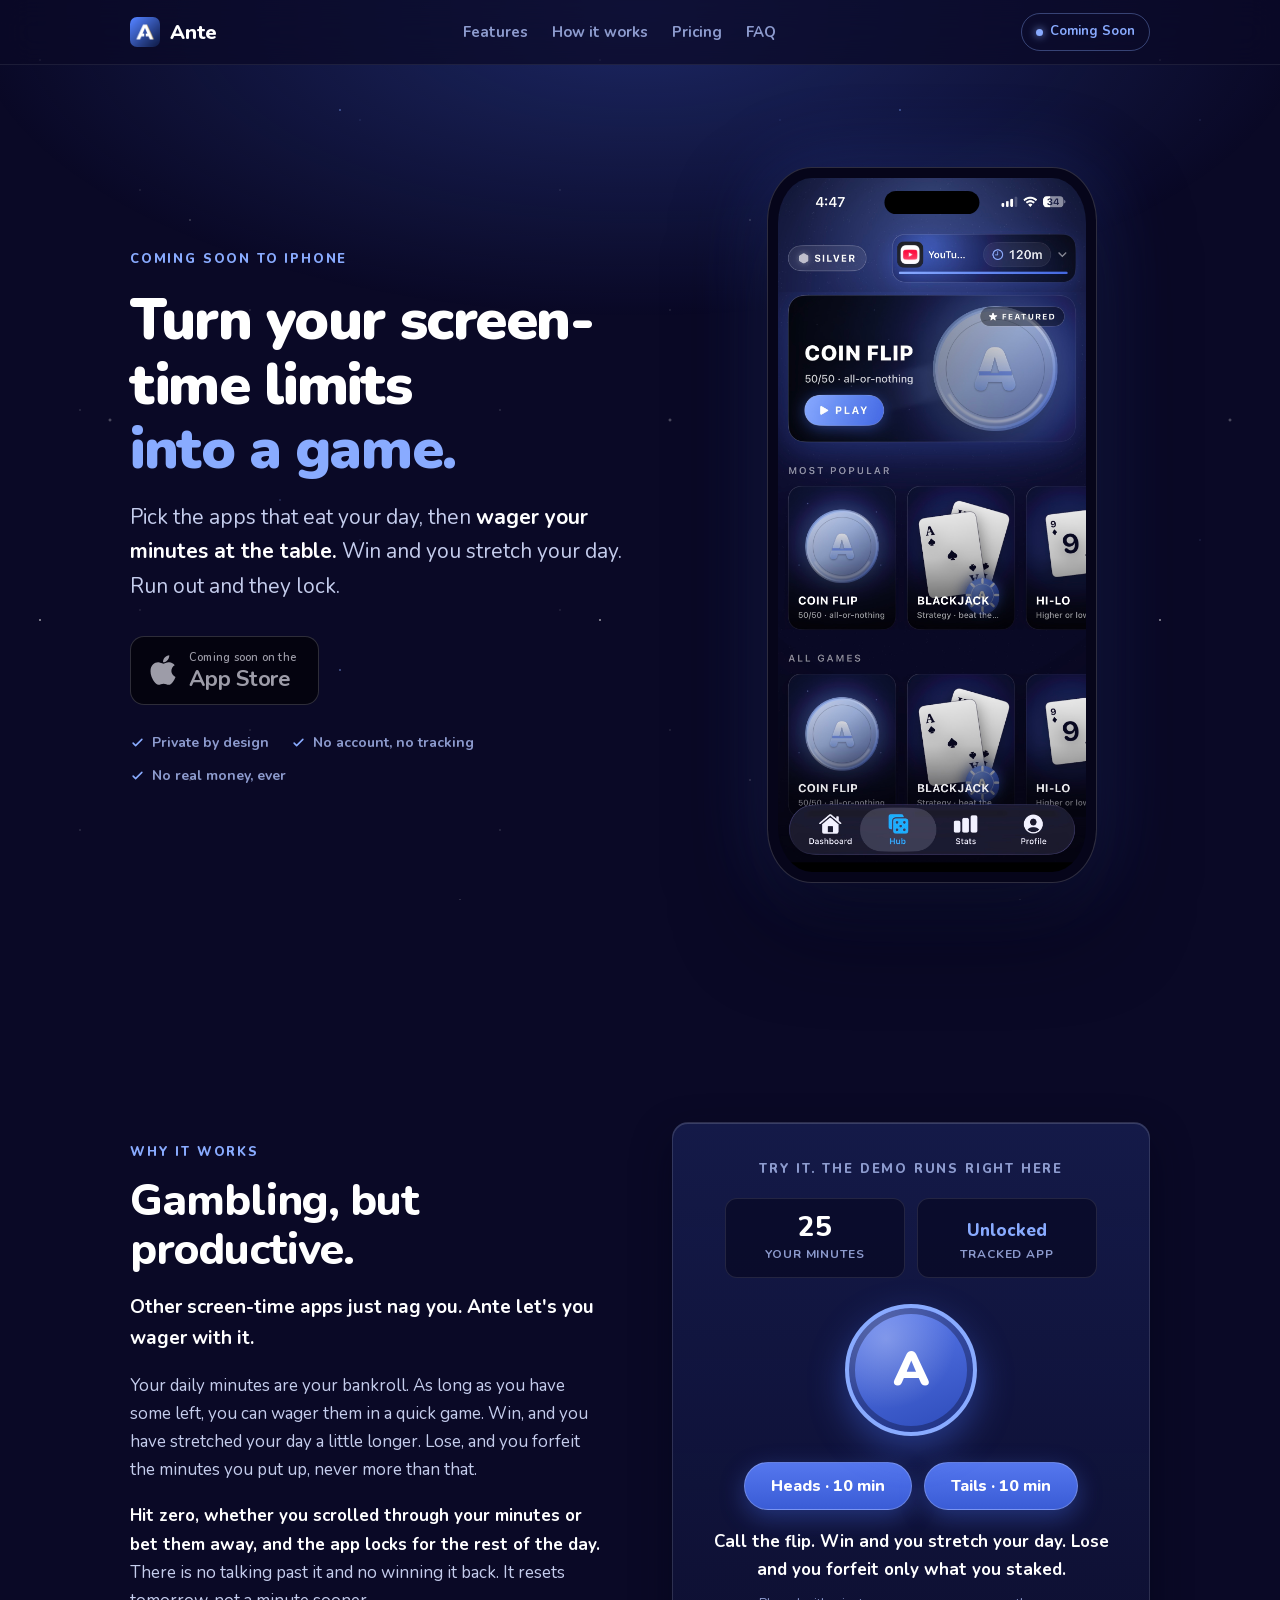
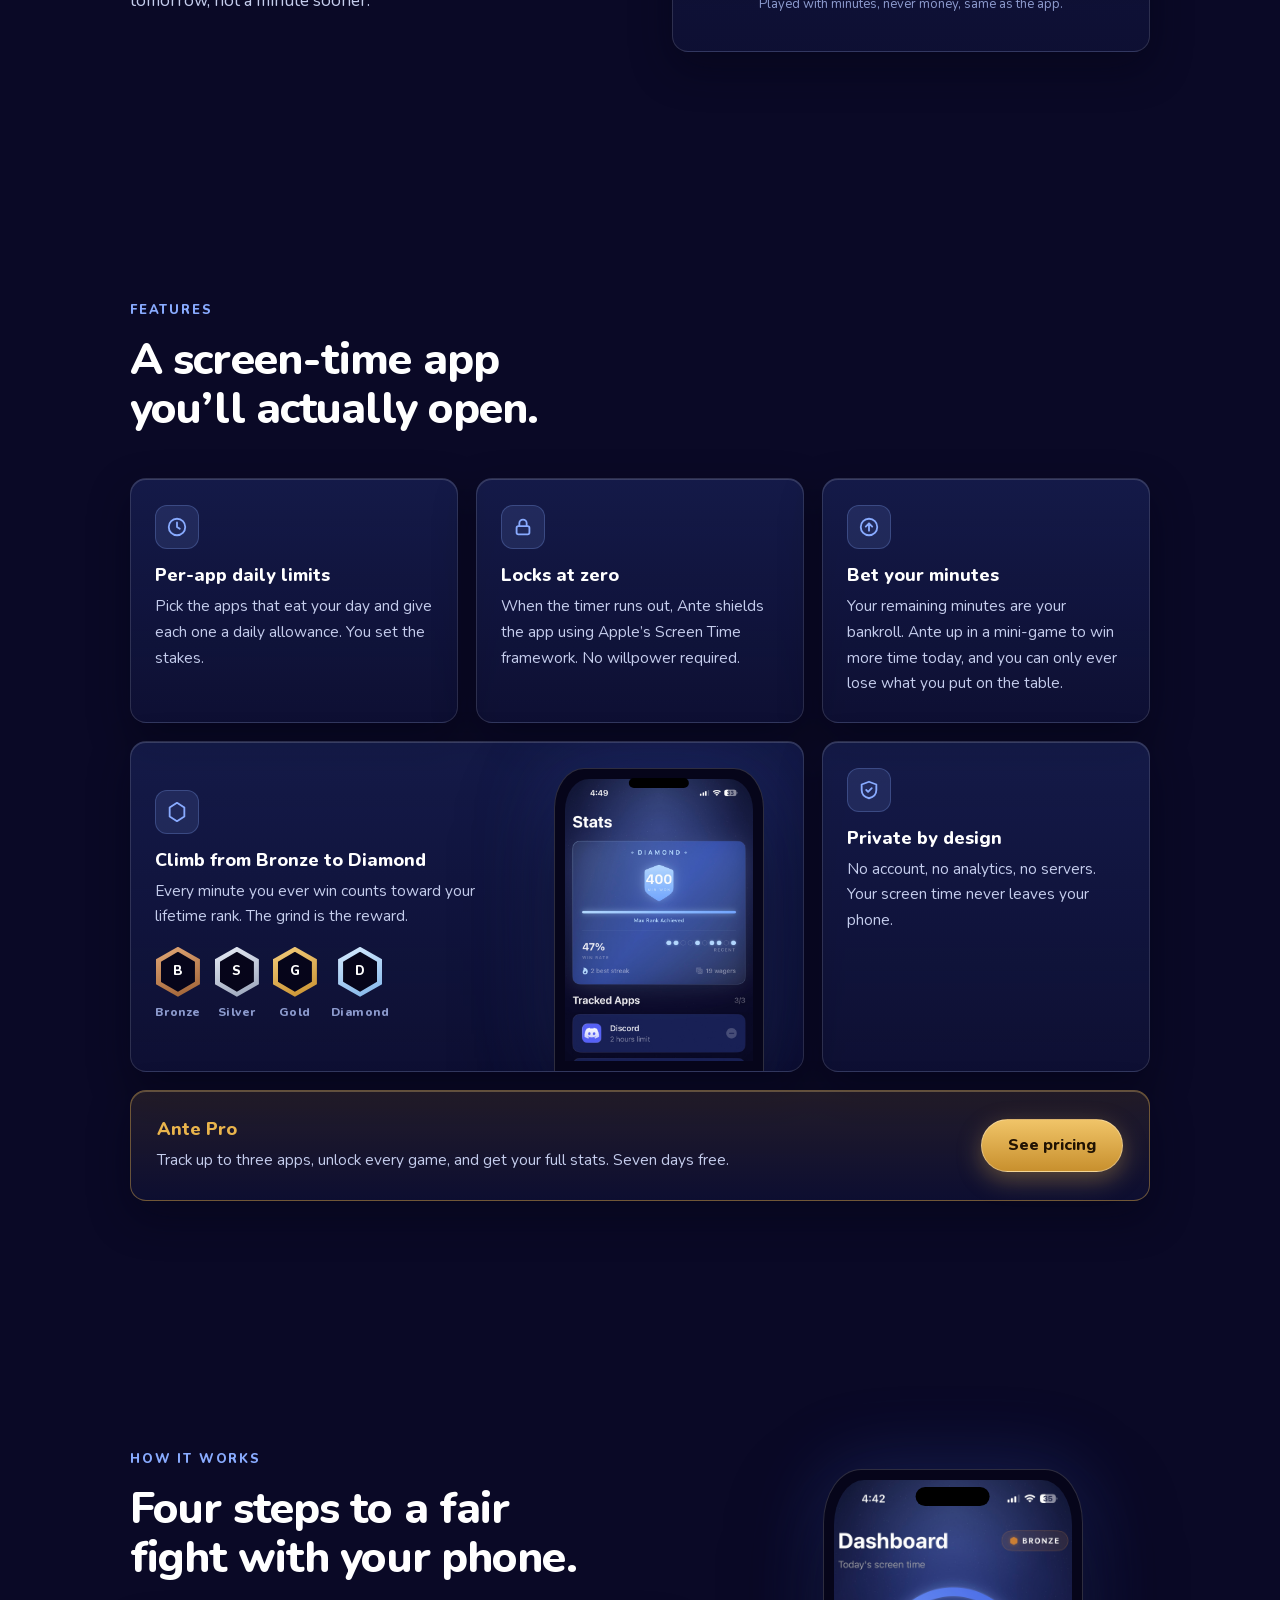
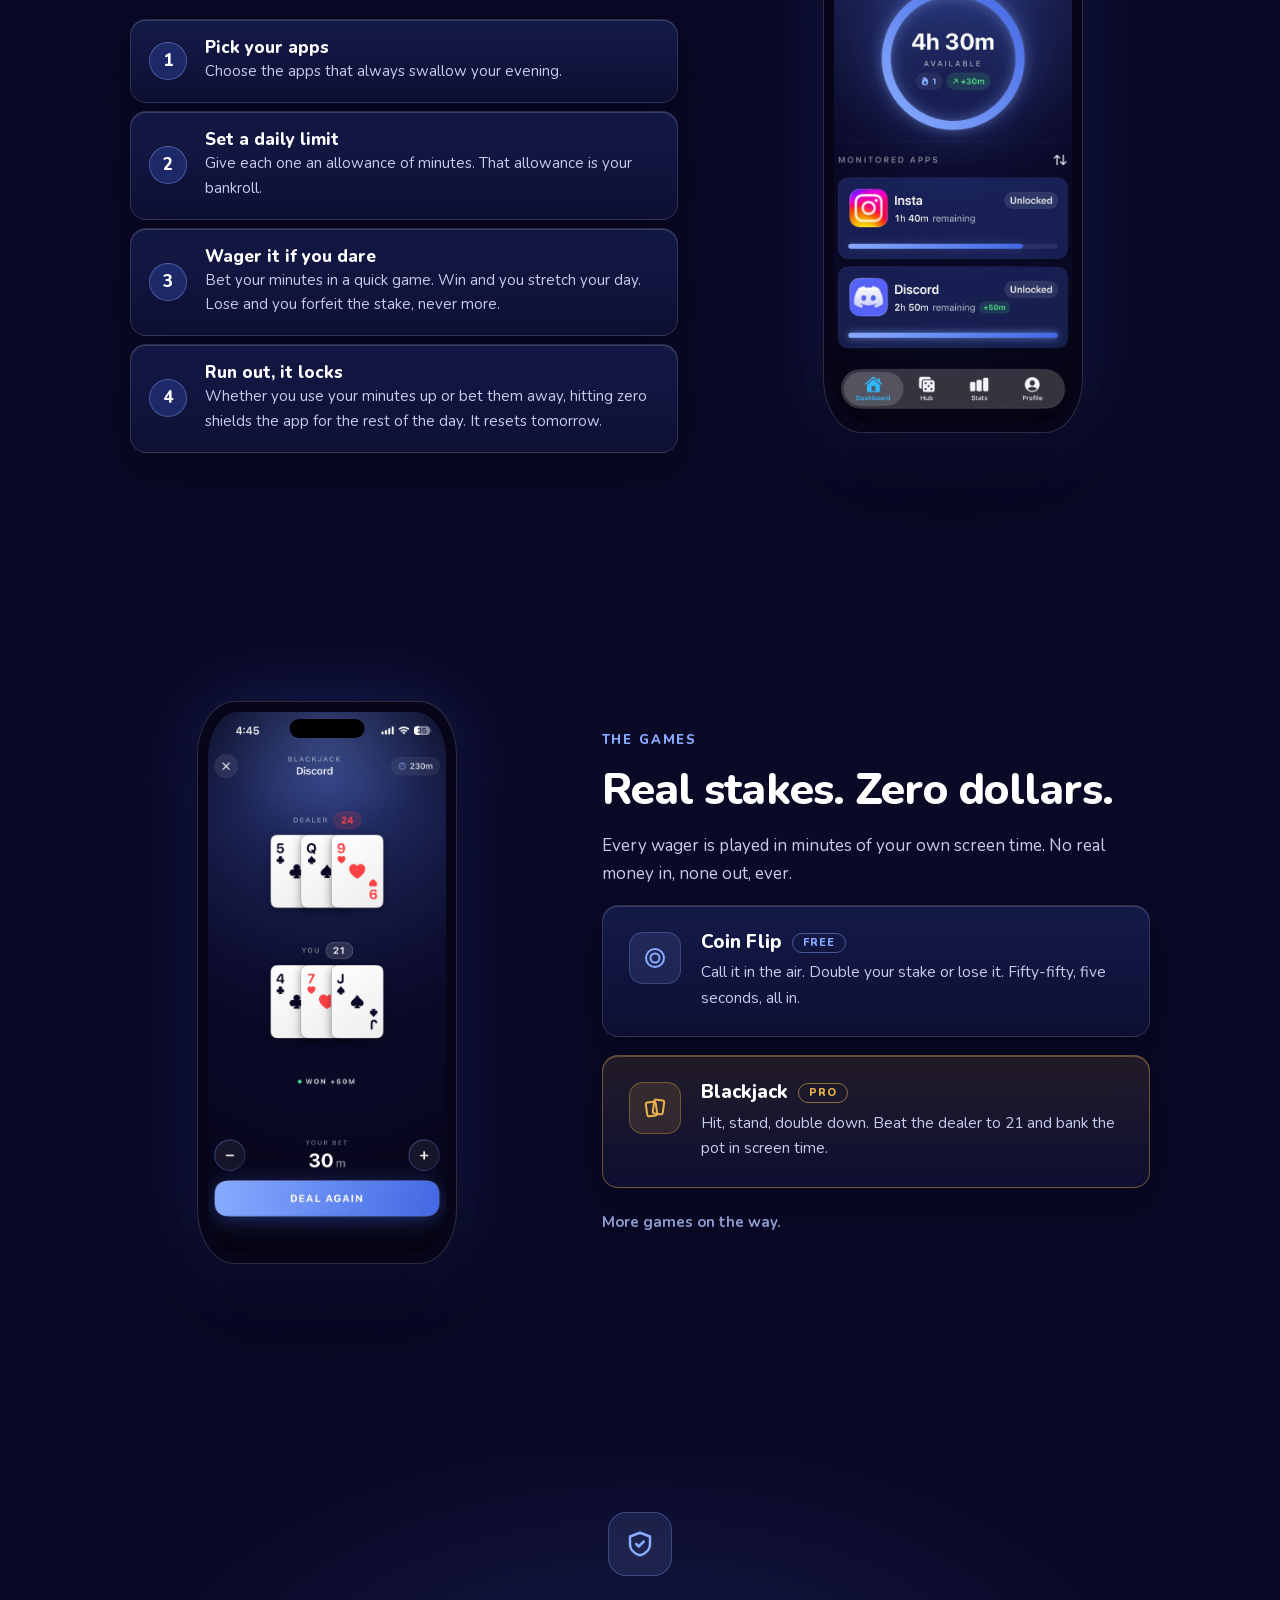
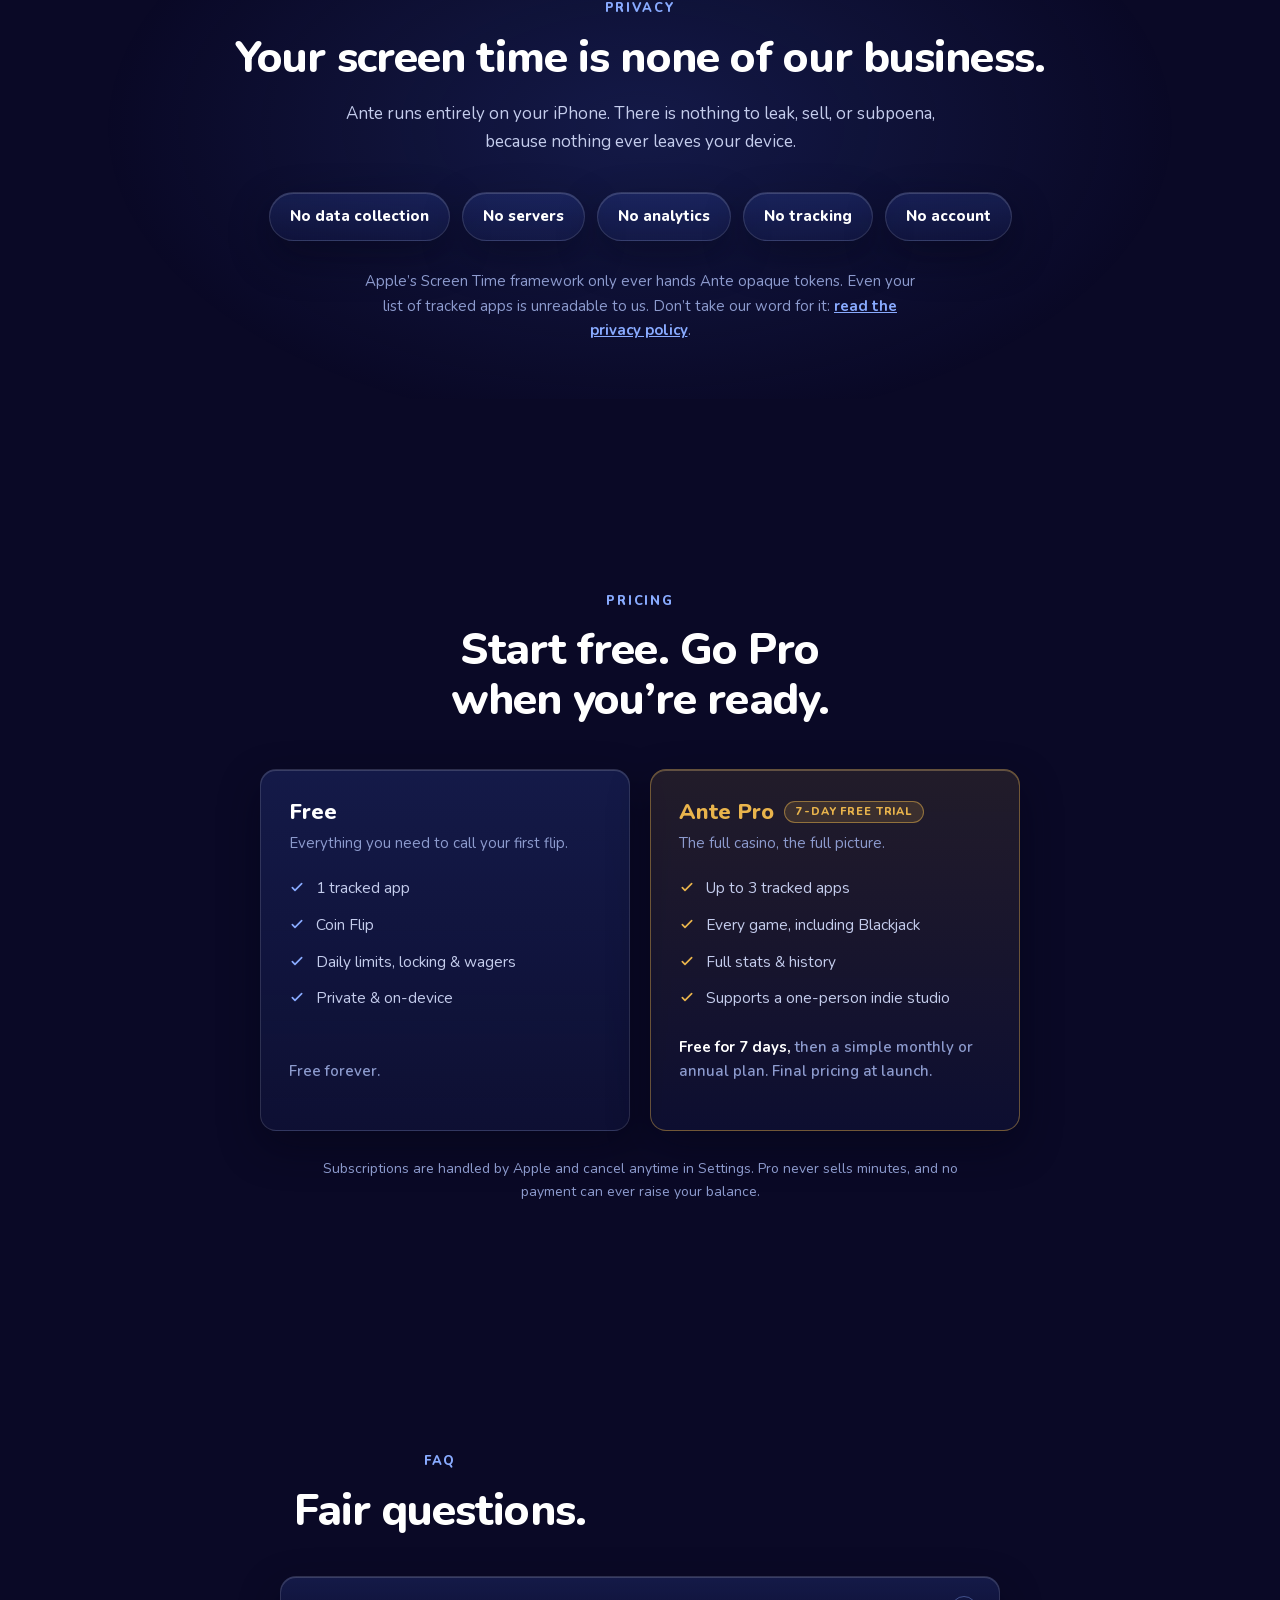
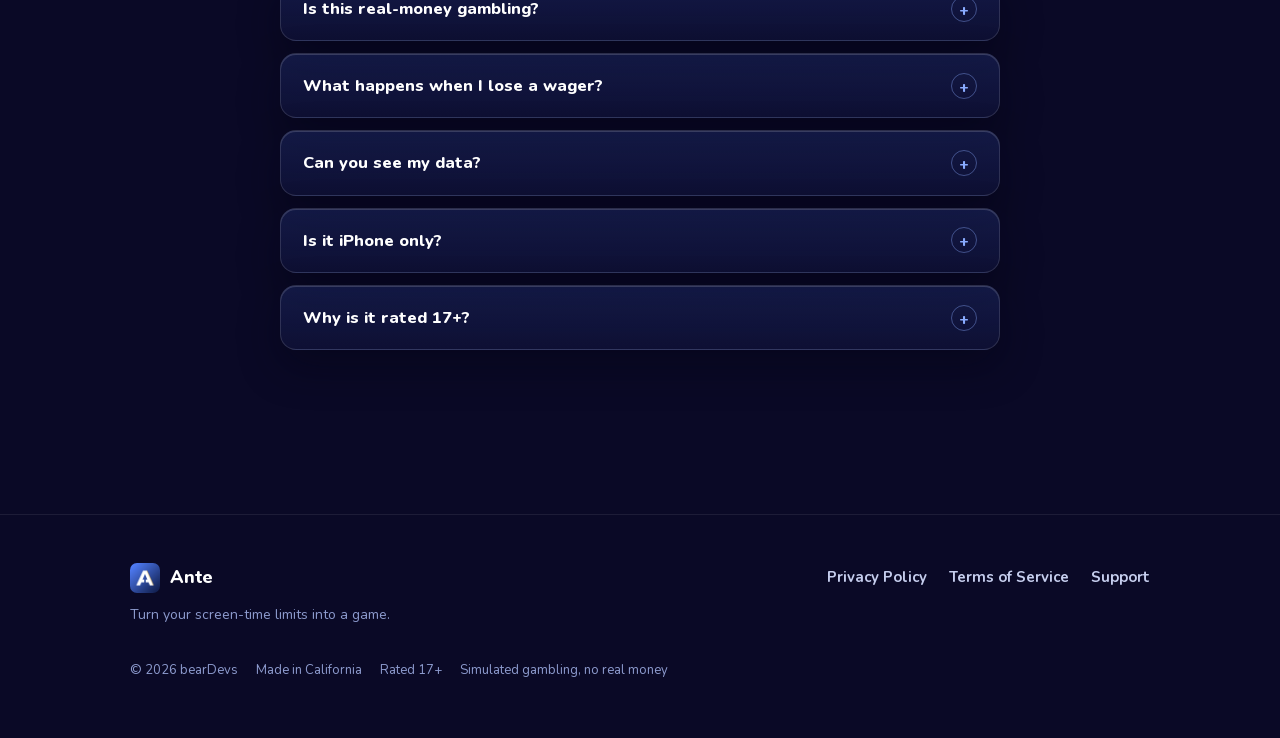
==== index.html @ 0575121c "Use trailing-slash canonicals and internal links GitHub Pages 301-redirects /privacy and /terms to t" ====
<!DOCTYPE html>
<html lang="en">
<head>
<meta charset="utf-8">
<meta name="viewport" content="width=device-width, initial-scale=1">
<title>Ante: Turn your screen-time limits into a game</title>
<meta name="description" content="Set a daily limit on the apps you overuse, then wager those minutes in quick games. Win and you get more time today, lose and the app locks sooner. Private, on-device, coming soon to iPhone.">
<link rel="canonical" href="https://anteapp.me/">
<meta name="theme-color" content="#0A0926">
<meta property="og:type" content="website">
<meta property="og:site_name" content="Ante">
<meta property="og:title" content="Ante: Turn your screen-time limits into a game">
<meta property="og:description" content="Set a daily limit, then wager your minutes at the table. Win and the day is yours a little longer. Run out and the app locks. Private, on-device, coming soon to iPhone.">
<meta property="og:url" content="https://anteapp.me/">
<meta property="og:image" content="https://anteapp.me/assets/og.png">
<meta name="twitter:card" content="summary_large_image">
<link rel="icon" type="image/png" sizes="64x64" href="/assets/favicon-64.png">
<link rel="apple-touch-icon" href="/assets/apple-touch-icon.png">
<link rel="preload" href="/assets/fonts/nunito-latin-var.woff2" as="font" type="font/woff2" crossorigin>
<link rel="stylesheet" href="/assets/site.css">
</head>
<body>
<a class="skip-link" href="#main">Skip to content</a>
<div class="stars" aria-hidden="true"></div>

<header class="nav">
  <div class="wrap nav-inner">
    <a class="brand" href="/">
      <img src="/assets/favicon-64.png" alt="" width="30" height="30">
      Ante
    </a>
    <nav class="nav-links" aria-label="Page sections">
      <a href="#features">Features</a>
      <a href="#how">How it works</a>
      <a href="#pricing">Pricing</a>
      <a href="#faq">FAQ</a>
    </nav>
    <span class="chip"><span class="dot" aria-hidden="true"></span>Coming Soon</span>
  </div>
</header>

<main id="main">

  <!-- ============ HERO ============ -->
  <section class="hero">
    <div class="wrap hero-grid">
      <div>
        <span class="eyebrow">Coming soon to iPhone</span>
        <h1>Turn your screen-time limits <span class="accent">into a game.</span></h1>
        <p class="sub">Pick the apps that eat your day, then <strong>wager your minutes at the table.</strong> Win and you stretch your day. Run out and they lock.</p>
        <div class="cta-row">
          <!-- LAUNCH SWAP ▸ When Ante is live on the App Store, delete the <span
               class="store-badge"> block below and uncomment this link, filling
               in the real App Store URL. Nothing else needs to change.
          <a class="store-badge" style="opacity:1;filter:none" href="https://apps.apple.com/app/idXXXXXXXXXX">
            <svg class="apple" viewBox="0 0 384 512" fill="currentColor" aria-hidden="true"><path d="M318.7 268.7c-.2-36.7 16.4-64.4 50-84.8-18.8-26.9-47.2-41.7-84.7-44.6-35.5-2.8-74.3 20.7-88.5 20.7-15 0-49.4-19.7-76.4-19.7C63.3 141.2 4 184.8 4 273.5q0 39.3 14.4 81.2c12.8 36.7 59 126.7 107.2 125.2 25.2-.6 43-17.9 75.8-17.9 31.8 0 48.3 17.9 76.4 17.9 48.6-.7 90.4-82.5 102.6-119.3-65.2-30.7-61.7-90-61.7-91.9zm-56.6-164.2c27.3-32.4 24.8-61.9 24-72.5-24.1 1.4-52 16.4-67.9 34.9-17.5 19.8-27.8 44.3-25.6 71.9 26.1 2 49.9-11.4 69.5-34.3z"/></svg>
            <span><span class="small">Download on the</span><span class="big">App Store</span></span>
          </a>
          -->
          <span class="store-badge" role="img" aria-label="Coming soon on the App Store">
            <!-- Apple glyph: Font Awesome Free (CC BY 4.0) -->
            <svg class="apple" viewBox="0 0 384 512" fill="currentColor" aria-hidden="true"><path d="M318.7 268.7c-.2-36.7 16.4-64.4 50-84.8-18.8-26.9-47.2-41.7-84.7-44.6-35.5-2.8-74.3 20.7-88.5 20.7-15 0-49.4-19.7-76.4-19.7C63.3 141.2 4 184.8 4 273.5q0 39.3 14.4 81.2c12.8 36.7 59 126.7 107.2 125.2 25.2-.6 43-17.9 75.8-17.9 31.8 0 48.3 17.9 76.4 17.9 48.6-.7 90.4-82.5 102.6-119.3-65.2-30.7-61.7-90-61.7-91.9zm-56.6-164.2c27.3-32.4 24.8-61.9 24-72.5-24.1 1.4-52 16.4-67.9 34.9-17.5 19.8-27.8 44.3-25.6 71.9 26.1 2 49.9-11.4 69.5-34.3z"/></svg>
            <span><span class="small">Coming soon on the</span><span class="big">App Store</span></span>
          </span>
        </div>
        <ul class="trust-row">
          <li><svg viewBox="0 0 24 24" width="15" height="15" fill="none" stroke="currentColor" stroke-width="2.5" stroke-linecap="round" stroke-linejoin="round" aria-hidden="true"><path d="M5 13l4 4 10-10"/></svg>Private by design</li>
          <li><svg viewBox="0 0 24 24" width="15" height="15" fill="none" stroke="currentColor" stroke-width="2.5" stroke-linecap="round" stroke-linejoin="round" aria-hidden="true"><path d="M5 13l4 4 10-10"/></svg>No account, no tracking</li>
          <li><svg viewBox="0 0 24 24" width="15" height="15" fill="none" stroke="currentColor" stroke-width="2.5" stroke-linecap="round" stroke-linejoin="round" aria-hidden="true"><path d="M5 13l4 4 10-10"/></svg>No real money, ever</li>
        </ul>
      </div>
      <div class="hero-device device">
        <img src="/assets/screens/hub.jpeg" alt="Ante's Hub screen: a wallet of remaining minutes, the day's tracked apps, and the tables where you wager time" width="1179" height="2556" fetchpriority="high">
      </div>
    </div>
  </section>

  <!-- ============ HOOK + DEMO ============ -->
  <section class="section">
    <div class="wrap hook-grid">
      <div class="hook-copy reveal">
        <span class="eyebrow">Why it works</span>
        <h2>Gambling, but productive.</h2>
        <p class="kicker">Other screen-time apps just nag you. Ante let's you wager with it.</p>
        <p>Your daily minutes are your bankroll. As long as you have some left, you can wager them in a quick game. Win, and you have stretched your day a little longer. Lose, and you forfeit the minutes you put up, never more than that.</p>
        <p><strong style="color:var(--ink)">Hit zero, whether you scrolled through your minutes or bet them away, and the app locks for the rest of the day.</strong> There is no talking past it and no winning it back. It resets tomorrow, not a minute sooner.</p>
      </div>
      <div class="table-demo card reveal" style="--d:1">
        <p class="demo-label">Try it. The demo runs right here</p>
        <div class="demo-status">
          <div class="stat-box">
            <div class="num" id="demo-balance">25</div>
            <div class="lbl">Your minutes</div>
          </div>
          <div class="stat-box">
            <div class="num">
              <span class="locked-flag">
                <span id="demo-lock-text">Unlocked</span>
              </span>
            </div>
            <div class="lbl">Tracked app</div>
          </div>
        </div>
        <div class="coin-stage">
          <div class="coin" id="demo-coin" aria-hidden="true">
            <div class="face face-h">A</div>
            <div class="face face-t">
              <svg viewBox="0 0 24 24" fill="none" stroke="currentColor" stroke-width="2" stroke-linecap="round" stroke-linejoin="round"><rect x="5" y="11" width="14" height="9" rx="2"/><path d="M8 11V8a4 4 0 0 1 8 0v3"/></svg>
            </div>
          </div>
        </div>
        <div class="demo-actions">
          <button class="btn" type="button" id="demo-heads">Heads · <span class="wager-amt">10</span> min</button>
          <button class="btn" type="button" id="demo-tails">Tails · <span class="wager-amt">10</span> min</button>
          <button class="btn btn--ghost" type="button" id="demo-reset" hidden>Reset demo</button>
        </div>
        <p class="demo-result" id="demo-result" aria-live="polite">Call the flip. Win and you stretch your day. Lose and you forfeit only what you staked.</p>
        <p class="demo-fineprint">Played with minutes, never money, same as the app.</p>
      </div>
    </div>
  </section>

  <!-- ============ FEATURES ============ -->
  <section class="section" id="features">
    <div class="wrap">
      <div class="section-intro reveal">
        <span class="eyebrow">Features</span>
        <h2>A screen-time app you’ll actually open.</h2>
      </div>
      <div class="features-grid">
        <div class="feature card reveal">
          <div class="icon" aria-hidden="true"><svg viewBox="0 0 24 24" width="22" height="22" fill="none" stroke="currentColor" stroke-width="2" stroke-linecap="round" stroke-linejoin="round"><circle cx="12" cy="12" r="9"/><path d="M12 7v5l3 2"/></svg></div>
          <h3>Per-app daily limits</h3>
          <p>Pick the apps that eat your day and give each one a daily allowance. You set the stakes.</p>
        </div>
        <div class="feature card reveal" style="--d:1">
          <div class="icon" aria-hidden="true"><svg viewBox="0 0 24 24" width="22" height="22" fill="none" stroke="currentColor" stroke-width="2" stroke-linecap="round" stroke-linejoin="round"><rect x="5" y="11" width="14" height="9" rx="2"/><path d="M8 11V8a4 4 0 0 1 8 0v3"/></svg></div>
          <h3>Locks at zero</h3>
          <p>When the timer runs out, Ante shields the app using Apple’s Screen Time framework. No willpower required.</p>
        </div>
        <div class="feature card reveal" style="--d:2">
          <div class="icon" aria-hidden="true"><svg viewBox="0 0 24 24" width="22" height="22" fill="none" stroke="currentColor" stroke-width="2" stroke-linecap="round" stroke-linejoin="round"><circle cx="12" cy="12" r="9"/><path d="M12 16V8m-3.5 3.5L12 8l3.5 3.5"/></svg></div>
          <h3>Bet your minutes</h3>
          <p>Your remaining minutes are your bankroll. Ante up in a mini-game to win more time today, and you can only ever lose what you put on the table.</p>
        </div>
        <div class="feature feature--wide feature--rank card reveal">
          <div class="rank-copy">
            <div class="icon" aria-hidden="true"><svg viewBox="0 0 24 24" width="22" height="22" fill="none" stroke="currentColor" stroke-width="2" stroke-linecap="round" stroke-linejoin="round"><path d="M12 2l8 5v10l-8 5-8-5V7z"/></svg></div>
            <h3>Climb from Bronze to Diamond</h3>
            <p>Every minute you ever win counts toward your lifetime rank. The grind is the reward.</p>
            <div class="rank-row">
              <span class="rank-badge"><span class="hex hex--bronze"><span>B</span></span>Bronze</span>
              <span class="rank-badge"><span class="hex hex--silver"><span>S</span></span>Silver</span>
              <span class="rank-badge"><span class="hex hex--gold"><span>G</span></span>Gold</span>
              <span class="rank-badge"><span class="hex hex--diamond"><span>D</span></span>Diamond</span>
            </div>
          </div>
          <div class="rank-device device">
            <img src="/assets/screens/player-card.jpeg" alt="Ante's player card: rank badge, lifetime minutes won, and win streak" width="1179" height="2556" loading="lazy">
          </div>
        </div>
        <div class="feature card reveal" style="--d:1">
          <div class="icon" aria-hidden="true"><svg viewBox="0 0 24 24" width="22" height="22" fill="none" stroke="currentColor" stroke-width="2" stroke-linecap="round" stroke-linejoin="round"><path d="M12 3l8 3v6c0 4.5-3.4 7.8-8 9-4.6-1.2-8-4.5-8-9V6z"/><path d="M9 12l2 2 4-4"/></svg></div>
          <h3>Private by design</h3>
          <p>No account, no analytics, no servers. Your screen time never leaves your phone.</p>
        </div>
        <div class="feature feature--full feature--pro card card--gold reveal">
          <div class="pro-inner">
            <div>
              <h3>Ante Pro</h3>
              <p>Track up to three apps, unlock every game, and get your full stats. Seven days free.</p>
            </div>
            <a class="btn btn--gold" href="#pricing">See pricing</a>
          </div>
        </div>
      </div>
    </div>
  </section>

  <!-- ============ HOW IT WORKS ============ -->
  <section class="section" id="how">
    <div class="wrap how-grid">
      <div>
        <div class="section-intro reveal">
          <span class="eyebrow">How it works</span>
          <h2>Four steps to a fair fight with your phone.</h2>
        </div>
        <ol class="steps">
          <li class="card reveal"><h3>Pick your apps</h3><p>Choose the apps that always swallow your evening.</p></li>
          <li class="card reveal" style="--d:1"><h3>Set a daily limit</h3><p>Give each one an allowance of minutes. That allowance is your bankroll.</p></li>
          <li class="card reveal" style="--d:2"><h3>Wager it if you dare</h3><p>Bet your minutes in a quick game. Win and you stretch your day. Lose and you forfeit the stake, never more.</p></li>
          <li class="card reveal" style="--d:3"><h3>Run out, it locks</h3><p>Whether you use your minutes up or bet them away, hitting zero shields the app for the rest of the day. It resets tomorrow.</p></li>
        </ol>
      </div>
      <div class="how-device device reveal">
        <img src="/assets/screens/dashboard.jpeg" alt="Ante's dashboard: today's usage per tracked app, time remaining, and limits" width="1179" height="2556" loading="lazy">
      </div>
    </div>
  </section>

  <!-- ============ GAMES ============ -->
  <section class="section" id="games">
    <div class="wrap games-grid">
      <div class="games-device device reveal">
        <img src="/assets/screens/game.jpeg" alt="Ante's Blackjack table: a hand in play with minutes wagered in the pot" width="1179" height="2556" loading="lazy">
      </div>
      <div>
        <div class="section-intro reveal">
          <span class="eyebrow">The games</span>
          <h2>Real stakes. Zero dollars.</h2>
          <p>Every wager is played in minutes of your own screen time. No real money in, none out, ever.</p>
        </div>
        <div class="game-cards">
          <div class="game-card card reveal">
            <div class="icon" aria-hidden="true"><svg viewBox="0 0 24 24" width="24" height="24" fill="none" stroke="currentColor" stroke-width="2" stroke-linecap="round" stroke-linejoin="round"><circle cx="12" cy="12" r="9"/><circle cx="12" cy="12" r="4.5"/></svg></div>
            <div>
              <h3>Coin Flip <span class="tier-tag">Free</span></h3>
              <p>Call it in the air. Double your stake or lose it. Fifty-fifty, five seconds, all in.</p>
            </div>
          </div>
          <div class="game-card game-card--gold card card--gold reveal" style="--d:1">
            <div class="icon" aria-hidden="true"><svg viewBox="0 0 24 24" width="24" height="24" fill="none" stroke="currentColor" stroke-width="2" stroke-linecap="round" stroke-linejoin="round"><rect x="3.5" y="6" width="10" height="14" rx="2" transform="rotate(-8 8.5 13)"/><rect x="10.5" y="4" width="10" height="14" rx="2" transform="rotate(8 15.5 11)"/></svg></div>
            <div>
              <h3>Blackjack <span class="tier-tag tier-tag--gold">Pro</span></h3>
              <p>Hit, stand, double down. Beat the dealer to 21 and bank the pot in screen time.</p>
            </div>
          </div>
          <p class="games-more reveal" style="--d:2">More games on the way.</p>
        </div>
      </div>
    </div>
  </section>

  <!-- ============ PRIVACY ============ -->
  <section class="section privacy center" id="privacy">
    <div class="wrap reveal">
      <div class="shield" aria-hidden="true"><svg viewBox="0 0 24 24" width="30" height="30" fill="none" stroke="currentColor" stroke-width="2" stroke-linecap="round" stroke-linejoin="round"><path d="M12 3l8 3v6c0 4.5-3.4 7.8-8 9-4.6-1.2-8-4.5-8-9V6z"/><path d="M9 12l2 2 4-4"/></svg></div>
      <span class="eyebrow">Privacy</span>
      <h2>Your screen time is none of our business.</h2>
      <p class="section-intro">Ante runs entirely on your iPhone. There is nothing to leak, sell, or subpoena, because nothing ever leaves your device.</p>
      <ul class="privacy-points">
        <li class="card">No data collection</li>
        <li class="card">No servers</li>
        <li class="card">No analytics</li>
        <li class="card">No tracking</li>
        <li class="card">No account</li>
      </ul>
      <p class="privacy-note">Apple’s Screen Time framework only ever hands Ante opaque tokens. Even your list of tracked apps is unreadable to us. Don’t take our word for it: <a href="/privacy/">read the privacy policy</a>.</p>
    </div>
  </section>

  <!-- ============ PRICING ============ -->
  <section class="section center" id="pricing">
    <div class="wrap">
      <div class="section-intro reveal">
        <span class="eyebrow">Pricing</span>
        <h2>Start free. Go Pro when you’re ready.</h2>
      </div>
      <div class="pricing-grid">
        <div class="plan card reveal">
          <h3>Free</h3>
          <p class="plan-sub">Everything you need to call your first flip.</p>
          <ul>
            <li><svg viewBox="0 0 24 24" width="16" height="16" fill="none" stroke="currentColor" stroke-width="2.5" stroke-linecap="round" stroke-linejoin="round" aria-hidden="true"><path d="M5 13l4 4 10-10"/></svg>1 tracked app</li>
            <li><svg viewBox="0 0 24 24" width="16" height="16" fill="none" stroke="currentColor" stroke-width="2.5" stroke-linecap="round" stroke-linejoin="round" aria-hidden="true"><path d="M5 13l4 4 10-10"/></svg>Coin Flip</li>
            <li><svg viewBox="0 0 24 24" width="16" height="16" fill="none" stroke="currentColor" stroke-width="2.5" stroke-linecap="round" stroke-linejoin="round" aria-hidden="true"><path d="M5 13l4 4 10-10"/></svg>Daily limits, locking &amp; wagers</li>
            <li><svg viewBox="0 0 24 24" width="16" height="16" fill="none" stroke="currentColor" stroke-width="2.5" stroke-linecap="round" stroke-linejoin="round" aria-hidden="true"><path d="M5 13l4 4 10-10"/></svg>Private &amp; on-device</li>
          </ul>
          <p class="price-line plan-cta"><span class="muted">Free forever.</span></p>
        </div>
        <div class="plan plan--pro card card--gold reveal" style="--d:1">
          <h3><span class="pro-word">Ante Pro</span> <span class="trial-pill">7-day free trial</span></h3>
          <p class="plan-sub">The full casino, the full picture.</p>
          <ul>
            <li><svg viewBox="0 0 24 24" width="16" height="16" fill="none" stroke="currentColor" stroke-width="2.5" stroke-linecap="round" stroke-linejoin="round" aria-hidden="true"><path d="M5 13l4 4 10-10"/></svg>Up to 3 tracked apps</li>
            <li><svg viewBox="0 0 24 24" width="16" height="16" fill="none" stroke="currentColor" stroke-width="2.5" stroke-linecap="round" stroke-linejoin="round" aria-hidden="true"><path d="M5 13l4 4 10-10"/></svg>Every game, including Blackjack</li>
            <li><svg viewBox="0 0 24 24" width="16" height="16" fill="none" stroke="currentColor" stroke-width="2.5" stroke-linecap="round" stroke-linejoin="round" aria-hidden="true"><path d="M5 13l4 4 10-10"/></svg>Full stats &amp; history</li>
            <li><svg viewBox="0 0 24 24" width="16" height="16" fill="none" stroke="currentColor" stroke-width="2.5" stroke-linecap="round" stroke-linejoin="round" aria-hidden="true"><path d="M5 13l4 4 10-10"/></svg>Supports a one-person indie studio</li>
          </ul>
          <!-- PRICE ▸ When pricing is final, replace the .price-line below with e.g.:
          <p class="price-line plan-cta"><strong>$X.99/month</strong> or <strong>$XX.99/year</strong> <span class="muted">· after your 7-day free trial</span></p>
          -->
          <p class="price-line plan-cta">Free for 7 days, <span class="muted">then a simple monthly or annual plan. Final pricing at launch.</span></p>
        </div>
      </div>
      <p class="pricing-foot reveal">Subscriptions are handled by Apple and cancel anytime in Settings. Pro never sells minutes, and no payment can ever raise your balance.</p>
    </div>
  </section>

  <!-- ============ FAQ ============ -->
  <section class="section" id="faq">
    <div class="wrap">
      <div class="section-intro center reveal">
        <span class="eyebrow">FAQ</span>
        <h2>Fair questions.</h2>
      </div>
      <div class="faq-list reveal">
        <details class="card">
          <summary>Is this real-money gambling?</summary>
          <div class="answer"><p>No. The games are simulated and play for your own screen-time minutes. No real money goes in, and nothing of monetary value comes out. Minutes can’t be bought, sold, or cashed out.</p></div>
        </details>
        <details class="card">
          <summary>What happens when I lose a wager?</summary>
          <div class="answer"><p>You forfeit the minutes you put up, and nothing beyond that. If you still have minutes left, you can keep using the app or wager again. If that bet emptied your balance, the app locks for the rest of the day and resets tomorrow.</p></div>
        </details>
        <details class="card">
          <summary>Can you see my data?</summary>
          <div class="answer"><p>No. Ante has no servers, no analytics, and no accounts. Everything stays on your device, and Apple’s Screen Time framework only ever hands the app opaque tokens. The details are in our <a href="/privacy/">privacy policy</a>.</p></div>
        </details>
        <details class="card">
          <summary>Is it iPhone only?</summary>
          <div class="answer"><p>Yes. Ante is built on Apple’s Screen Time and Family Controls frameworks, so it’s an iPhone app.</p></div>
        </details>
        <details class="card">
          <summary>Why is it rated 17+?</summary>
          <div class="answer"><p>App Store rules: any app with simulated gambling is rated 17+, even when no real money is involved. Ante’s wagers are only ever your own minutes.</p></div>
        </details>
      </div>
    </div>
  </section>
</main>

<!-- ============ FOOTER ============ -->
<footer class="footer">
  <div class="wrap">
    <div class="footer-grid">
      <div>
        <a class="brand" href="/">
          <img src="/assets/favicon-64.png" alt="" width="30" height="30">
          Ante
        </a>
        <p class="tagline">Turn your screen-time limits into a game.</p>
      </div>
      <ul class="footer-links">
        <li><a href="/privacy/">Privacy Policy</a></li>
        <li><a href="/terms/">Terms of Service</a></li>
        <li><a href="mailto:support@anteapp.me">Support</a></li>
      </ul>
    </div>
    <div class="footer-meta">
      <span>© 2026 bearDevs</span>
      <span>Made in California</span>
      <span>Rated 17+</span>
      <span>Simulated gambling, no real money</span>
    </div>
  </div>
</footer>

<script>
(function () {
  var doc = document.documentElement;
  doc.classList.add("js");
  var reduceMotion = window.matchMedia("(prefers-reduced-motion: reduce)").matches;

  /* ---- Scroll reveals ---- */
  if ("IntersectionObserver" in window) {
    var io = new IntersectionObserver(function (entries) {
      entries.forEach(function (entry) {
        if (entry.isIntersecting) {
          entry.target.classList.add("in");
          io.unobserve(entry.target);
        }
      });
    }, { threshold: 0.12, rootMargin: "0px 0px -40px 0px" });
    document.querySelectorAll(".reveal").forEach(function (el) { io.observe(el); });
  } else {
    doc.classList.remove("js");
  }

  /* ---- Coin-flip demo ---- */
  var coin = document.getElementById("demo-coin");
  var balanceEl = document.getElementById("demo-balance");
  var resultEl = document.getElementById("demo-result");
  var lockText = document.getElementById("demo-lock-text");
  var headsBtn = document.getElementById("demo-heads");
  var tailsBtn = document.getElementById("demo-tails");
  var resetBtn = document.getElementById("demo-reset");
  var wagerEls = document.querySelectorAll(".wager-amt");
  if (!coin) return;

  var START = 25;
  var balance = START;
  var rotation = 0;
  var busy = false;

  function wager() { return Math.min(10, balance); }

  function renderLock() {
    var locked = balance <= 0;
    lockText.textContent = locked ? "Locked" : "Unlocked";
  }

  function sync() {
    balanceEl.textContent = balance;
    wagerEls.forEach(function (el) { el.textContent = wager(); });
    renderLock();
    var out = balance <= 0;
    var hadFocus = document.activeElement === headsBtn || document.activeElement === tailsBtn;
    headsBtn.disabled = tailsBtn.disabled = out;
    resetBtn.hidden = !out;
    if (out && hadFocus) resetBtn.focus(); /* keep keyboard focus alive */
  }

  function flip(calledTails) {
    if (busy || balance <= 0) return;
    busy = true;
    sync();
    var stake = wager();
    var landedTails = Math.random() < 0.5;
    var won = landedTails === calledTails;
    var side = landedTails ? "Tails" : "Heads";

    var current = ((rotation % 360) + 360) % 360;
    rotation += 1800 + (landedTails ? 180 : 0) - current;
    coin.style.transform = "rotateY(" + rotation + "deg)";

    var settled = false;
    function settle() {
      if (settled) return;
      settled = true;
      if (won) {
        balance += stake;
        resultEl.innerHTML = "<span class=\"good\">" + side + ", you called it.</span> +" + stake + " min. You stretched your day a little longer.";
      } else {
        balance -= stake;
        if (balance <= 0) {
          resultEl.textContent = side + ". That clears out the " + stake + " you staked, so you’re at zero. The app locks for the rest of today and resets tomorrow.";
        } else {
          resultEl.textContent = side + ". You forfeit the " + stake + " you staked, and nothing more. " + balance + " min still on the table.";
        }
      }
      busy = false;
      sync();
    }

    if (reduceMotion) {
      settle();
    } else {
      coin.addEventListener("transitionend", settle, { once: true });
      setTimeout(settle, 1700); /* fallback if transitionend never fires */
    }
  }

  headsBtn.addEventListener("click", function () { flip(false); });
  tailsBtn.addEventListener("click", function () { flip(true); });
  resetBtn.addEventListener("click", function () {
    balance = START;
    resultEl.textContent = "Call the flip. Win and you stretch your day. Lose and you forfeit only what you staked.";
    sync();
  });
  sync();
})();
</script>
</body>
</html>
---- assets/site.css ----
/* ================================================================
   Ante — anteapp.me
   Shared stylesheet: landing page + legal pages.
   Brand tokens mirror the iOS app (dark starfield, blue glass,
   gold reserved for Pro surfaces).
   ================================================================ */

/* ---- Font: Safari/iOS get SF Pro Rounded via ui-rounded (the
   app's real typeface); everyone else gets self-hosted Nunito. ---- */
@font-face {
  font-family: "Nunito";
  src: url("/assets/fonts/nunito-latin-var.woff2") format("woff2");
  font-weight: 400 900;
  font-style: normal;
  font-display: swap;
  unicode-range: U+0000-00FF, U+0131, U+0152-0153, U+02BB-02BC, U+02C6, U+02DA,
    U+02DC, U+2000-206F, U+20AC, U+2122, U+2191, U+2193, U+2212, U+2215, U+FEFF, U+FFFD;
}

:root {
  color-scheme: dark;
  /* app palette */
  --space: #0a0926;        /* background */
  --space-deep: #06051a;   /* bezels, wells */
  --felt: #4368e4;         /* primary blue */
  --glow: #89abff;         /* light blue accent */
  --gold: #e9b44c;         /* Pro only */
  --gold-deep: #c8902e;
  --bronze: #cd8b5e;
  --silver: #c7cfdf;
  --diamond: #b3d9ff;
  /* text */
  --ink: #ffffff;
  --body: #c5cded;
  --dim: #8d9bce;
  /* shape */
  --r-card: 16px;
  --font: ui-rounded, "Nunito", -apple-system, BlinkMacSystemFont, "Segoe UI",
    Roboto, Helvetica, Arial, sans-serif;
}

/* ---- Reset-ish ---- */
*,
*::before,
*::after { box-sizing: border-box; }

html {
  scroll-padding-top: 84px; /* sticky nav clearance for anchor jumps */
}
@media (prefers-reduced-motion: no-preference) {
  html { scroll-behavior: smooth; }
}

body {
  margin: 0;
  background: var(--space);
  color: var(--body);
  font-family: var(--font);
  font-size: 1.0625rem;
  line-height: 1.65;
  -webkit-font-smoothing: antialiased;
  overflow-x: hidden;
}

img { max-width: 100%; display: block; }

h1, h2, h3 { color: var(--ink); line-height: 1.12; margin: 0; }

a { color: var(--glow); }

:focus-visible {
  outline: 2px solid var(--glow);
  outline-offset: 3px;
  border-radius: 4px;
}

::selection { background: var(--felt); color: #fff; }

.skip-link {
  position: absolute;
  left: 16px;
  top: -64px;
  z-index: 100;
  padding: 10px 18px;
  background: var(--felt);
  color: #fff;
  font-weight: 700;
  border-radius: 999px;
  text-decoration: none;
  transition: top 0.15s ease-out;
}
.skip-link:focus { top: 12px; }

.wrap {
  max-width: 1100px;
  margin-inline: auto;
  padding-inline: clamp(20px, 5vw, 40px);
}

/* ================================================================
   Starfield + glow
   ================================================================ */
.stars {
  position: fixed;
  inset: 0;
  z-index: -1;
  pointer-events: none;
  overflow: hidden;
}
.stars::before,
.stars::after {
  content: "";
  position: absolute;
  inset: -560px 0 0 0;
  background-repeat: repeat;
}
.stars::before {
  background-image:
    radial-gradient(1.5px 1.5px at 40px 60px, rgba(255, 255, 255, 0.85), transparent),
    radial-gradient(1px 1px at 190px 220px, rgba(255, 255, 255, 0.55), transparent),
    radial-gradient(1.5px 1.5px at 340px 110px, rgba(137, 171, 255, 0.7), transparent),
    radial-gradient(1px 1px at 460px 340px, rgba(255, 255, 255, 0.5), transparent),
    radial-gradient(2px 2px at 110px 420px, rgba(255, 255, 255, 0.4), transparent),
    radial-gradient(1px 1px at 280px 500px, rgba(137, 171, 255, 0.55), transparent);
  background-size: 560px 560px;
  animation: drift 180s linear infinite;
}
.stars::after {
  background-image:
    radial-gradient(1px 1px at 80px 130px, rgba(255, 255, 255, 0.35), transparent),
    radial-gradient(1px 1px at 250px 30px, rgba(255, 255, 255, 0.28), transparent),
    radial-gradient(1px 1px at 360px 260px, rgba(137, 171, 255, 0.3), transparent),
    radial-gradient(1px 1px at 140px 330px, rgba(255, 255, 255, 0.25), transparent);
  background-size: 420px 420px;
  animation: drift 320s linear infinite;
}
@keyframes drift {
  to { transform: translate3d(0, 560px, 0); }
}

/* ================================================================
   Nav
   ================================================================ */
.nav {
  position: sticky;
  top: 0;
  z-index: 50;
  background: rgba(10, 9, 38, 0.72);
  -webkit-backdrop-filter: blur(16px);
  backdrop-filter: blur(16px);
  border-bottom: 1px solid rgba(255, 255, 255, 0.08);
}
.nav-inner {
  display: flex;
  align-items: center;
  gap: 28px;
  min-height: 64px;
}
.brand {
  display: flex;
  align-items: center;
  gap: 10px;
  text-decoration: none;
  color: var(--ink);
  font-weight: 800;
  font-size: 1.25rem;
  letter-spacing: -0.01em;
}
.brand img {
  width: 30px;
  height: 30px;
  border-radius: 7px;
}
.nav-links {
  display: flex;
  gap: 24px;
  margin-inline: auto;
}
.nav-links a {
  color: var(--dim);
  text-decoration: none;
  font-weight: 700;
  font-size: 0.9375rem;
  transition: color 0.15s ease-out;
}
.nav-links a:hover { color: var(--ink); }
.chip {
  display: inline-flex;
  align-items: center;
  gap: 7px;
  padding: 7px 14px;
  border: 1px solid rgba(137, 171, 255, 0.35);
  border-radius: 999px;
  color: var(--glow);
  font-size: 0.8125rem;
  font-weight: 700;
  white-space: nowrap;
}
.chip .dot {
  width: 7px;
  height: 7px;
  border-radius: 50%;
  background: var(--glow);
  box-shadow: 0 0 8px var(--glow);
}
@media (max-width: 720px) {
  .nav-links { display: none; }
  .nav-inner { justify-content: space-between; }
}

/* ================================================================
   Shared section bits
   ================================================================ */
.section { padding-block: clamp(72px, 10vw, 124px); }

.eyebrow {
  display: block;
  color: var(--glow);
  font-size: 0.8125rem;
  font-weight: 800;
  letter-spacing: 0.14em;
  text-transform: uppercase;
  margin-bottom: 14px;
}
.section h2 {
  font-size: clamp(1.9rem, 4.4vw, 2.75rem);
  font-weight: 800;
  letter-spacing: -0.02em;
  margin-bottom: 16px;
  text-wrap: balance;
}
.section-intro { max-width: 620px; }
.center { text-align: center; }
.center .section-intro { margin-inline: auto; }

/* Glass card */
.card {
  border: 1px solid rgba(255, 255, 255, 0.13);
  border-radius: var(--r-card);
  background: linear-gradient(180deg, rgba(67, 104, 228, 0.18), rgba(67, 104, 228, 0.07));
  box-shadow:
    inset 0 1px 0 rgba(255, 255, 255, 0.16),
    0 16px 40px rgba(4, 4, 20, 0.45);
}
.card--gold {
  border-color: rgba(233, 180, 76, 0.4);
  background: linear-gradient(180deg, rgba(233, 180, 76, 0.11), rgba(67, 104, 228, 0.06));
  box-shadow:
    inset 0 1px 0 rgba(243, 205, 125, 0.3),
    0 16px 40px rgba(4, 4, 20, 0.45);
}

/* Scroll reveal (JS adds .js to <html>; no-JS users see everything) */
.js .reveal {
  opacity: 0;
  transform: translateY(18px);
  transition: opacity 0.7s ease-out, transform 0.7s ease-out;
  transition-delay: calc(var(--d, 0) * 90ms);
}
.js .reveal.in {
  opacity: 1;
  transform: none;
}

/* ================================================================
   Hero
   ================================================================ */
.hero {
  position: relative;
  padding-block: clamp(56px, 8vw, 110px) clamp(72px, 9vw, 120px);
}
.hero::before {
  content: "";
  position: absolute;
  inset: -180px 0 auto 0;
  height: 720px;
  background: radial-gradient(ellipse 75% 60% at 50% 18%, rgba(67, 104, 228, 0.32), transparent 70%);
  pointer-events: none;
  z-index: -1;
}
.hero-grid {
  display: grid;
  grid-template-columns: 1.08fr 0.92fr;
  align-items: center;
  gap: clamp(40px, 6vw, 72px);
}
.hero h1 {
  font-size: clamp(2.4rem, 5vw, 3.6rem);
  font-weight: 900;
  letter-spacing: -0.025em;
  margin: 18px 0;
  text-wrap: balance;
}
.hero h1 .accent { color: var(--glow); }
.hero .sub {
  font-size: clamp(1.125rem, 2vw, 1.3125rem);
  max-width: 30em;
  margin: 0 0 32px;
}
.hero .sub strong { color: var(--ink); }
.trust-row {
  display: flex;
  flex-wrap: wrap;
  gap: 10px 22px;
  margin-top: 26px;
  padding: 0;
  list-style: none;
  color: var(--dim);
  font-size: 0.875rem;
  font-weight: 700;
}
.trust-row li {
  display: inline-flex;
  align-items: center;
  gap: 7px;
}
.trust-row svg { color: var(--glow); }

/* App Store badge — pre-launch (dimmed, non-interactive) */
.store-badge {
  display: inline-flex;
  align-items: center;
  gap: 12px;
  padding: 12px 22px 12px 18px;
  border-radius: 14px;
  background: #000;
  border: 1px solid rgba(255, 255, 255, 0.28);
  color: #fff;
  text-align: left;
  opacity: 0.6;
  filter: saturate(0.85);
}
.store-badge .apple { width: 28px; height: 34px; flex: none; }
.store-badge .small {
  display: block;
  font-size: 0.6875rem;
  font-weight: 600;
  letter-spacing: 0.02em;
}
.store-badge .big {
  display: block;
  font-size: 1.375rem;
  font-weight: 700;
  line-height: 1.15;
  letter-spacing: -0.01em;
}
.cta-row {
  display: flex;
  align-items: center;
  flex-wrap: wrap;
  gap: 16px;
}
/* iPhone frame */
.device {
  position: relative;
  aspect-ratio: 1179 / 2556;
  border-radius: clamp(38px, 13.5%, 54px);
  padding: 10px;
  background: var(--space-deep);
  border: 1px solid rgba(255, 255, 255, 0.16);
  box-shadow:
    0 40px 90px rgba(4, 4, 20, 0.65),
    0 0 80px rgba(67, 104, 228, 0.28);
}
.device img {
  width: 100%;
  height: 100%;
  object-fit: cover;
  border-radius: clamp(30px, 11%, 45px);
}
.device::after {
  /* dynamic island */
  content: "";
  position: absolute;
  top: 3.1%;
  left: 50%;
  transform: translateX(-50%);
  width: 29%;
  height: 3.3%;
  border-radius: 999px;
  background: #000;
}
.hero-device {
  width: min(330px, 78vw);
  margin-inline: auto;
}
@media (prefers-reduced-motion: no-preference) {
  .hero-device {
    animation: float 7s ease-in-out infinite alternate;
  }
}
@keyframes float {
  from { transform: translateY(-6px); }
  to { transform: translateY(8px); }
}
@media (max-width: 880px) {
  .hero-grid { grid-template-columns: 1fr; }
  .hero-device { width: min(280px, 72vw); }
}

/* ================================================================
   Hook + coin-flip demo
   ================================================================ */
.hook-grid {
  display: grid;
  grid-template-columns: 1fr 1fr;
  gap: clamp(36px, 5vw, 64px);
  align-items: center;
}
.hook-copy p { margin: 0 0 18px; }
.hook-copy .kicker {
  color: var(--ink);
  font-size: 1.1875rem;
  font-weight: 700;
}
@media (max-width: 880px) {
  .hook-grid { grid-template-columns: 1fr; }
}

.table-demo {
  padding: clamp(24px, 4vw, 36px);
  text-align: center;
}
.table-demo .demo-label {
  font-size: 0.8125rem;
  font-weight: 800;
  letter-spacing: 0.14em;
  text-transform: uppercase;
  color: var(--dim);
  margin: 0 0 18px;
}
.demo-status {
  display: flex;
  justify-content: center;
  align-items: stretch;
  gap: 12px;
  margin-bottom: 26px;
}
.stat-box {
  flex: 1;
  max-width: 180px;
  padding: 12px 10px;
  border-radius: 12px;
  background: rgba(6, 5, 26, 0.55);
  border: 1px solid rgba(255, 255, 255, 0.1);
}
.stat-box .num {
  font-size: 1.75rem;
  font-weight: 800;
  color: var(--ink);
  font-variant-numeric: tabular-nums;
  line-height: 1.2;
}
.stat-box .lbl {
  font-size: 0.75rem;
  font-weight: 700;
  letter-spacing: 0.08em;
  text-transform: uppercase;
  color: var(--dim);
}
.stat-box .num .locked-flag {
  display: inline-flex;
  align-items: center;
  gap: 6px;
  font-size: 1.0625rem;
  color: var(--glow);
}
.coin-stage {
  perspective: 700px;
  width: 132px;
  height: 132px;
  margin: 0 auto 26px;
}
.coin {
  position: relative;
  width: 100%;
  height: 100%;
  transform-style: preserve-3d;
  transition: transform 1.5s cubic-bezier(0.25, 0.7, 0.25, 1);
}
.coin .face {
  position: absolute;
  inset: 0;
  display: grid;
  place-items: center;
  border-radius: 50%;
  backface-visibility: hidden;
  -webkit-backface-visibility: hidden;
  font-size: 3rem;
  font-weight: 900;
  color: var(--ink);
  background:
    radial-gradient(circle at 30% 25%, rgba(255, 255, 255, 0.28), transparent 55%),
    linear-gradient(160deg, #5d7df0, #2c4ab8);
  border: 4px solid var(--glow);
  box-shadow:
    inset 0 0 0 6px rgba(10, 9, 38, 0.35),
    0 14px 36px rgba(67, 104, 228, 0.45);
}
.coin .face svg { width: 44px; height: 44px; }
.coin .face-t { transform: rotateY(180deg); }
@media (prefers-reduced-motion: reduce) {
  .coin { transition: none; }
}
.demo-actions {
  display: flex;
  justify-content: center;
  gap: 12px;
  flex-wrap: wrap;
}
.btn {
  appearance: none;
  cursor: pointer;
  border: 1px solid rgba(255, 255, 255, 0.22);
  border-radius: 999px;
  padding: 12px 26px;
  font-family: var(--font);
  font-size: 1rem;
  font-weight: 800;
  color: #fff;
  background: linear-gradient(180deg, #5577ee, #3a5cd6);
  box-shadow: 0 8px 24px rgba(67, 104, 228, 0.4);
  transition: transform 0.15s ease-out;
}
.btn:hover {
  transform: translateY(-1px);
  box-shadow: 0 10px 28px rgba(67, 104, 228, 0.55);
}
.btn:active { transform: translateY(0); }
.btn:disabled {
  cursor: default;
  opacity: 0.45;
  transform: none;
  box-shadow: none;
}
.btn--ghost {
  background: transparent;
  box-shadow: none;
  border-color: rgba(137, 171, 255, 0.4);
  color: var(--glow);
}
.btn--ghost:hover { box-shadow: none; background: rgba(137, 171, 255, 0.08); }
.demo-result {
  min-height: 3.2em;
  margin: 18px auto 0;
  max-width: 34em;
  font-weight: 700;
  color: var(--ink);
}
.demo-result .good { color: var(--glow); }
.demo-fineprint {
  margin: 10px 0 0;
  font-size: 0.8125rem;
  color: var(--dim);
}

/* ================================================================
   Features grid
   ================================================================ */
.features-grid {
  display: grid;
  grid-template-columns: repeat(3, 1fr);
  gap: 18px;
  margin-top: 44px;
}
.feature {
  padding: 26px 24px;
}
.feature h3 {
  font-size: 1.125rem;
  font-weight: 800;
  margin: 16px 0 8px;
}
.feature p { margin: 0; font-size: 0.9688rem; }
.feature .icon {
  width: 44px;
  height: 44px;
  display: grid;
  place-items: center;
  border-radius: 12px;
  background: rgba(137, 171, 255, 0.12);
  border: 1px solid rgba(137, 171, 255, 0.25);
  color: var(--glow);
}
.feature--wide { grid-column: span 2; }
.feature--full { grid-column: 1 / -1; }
.feature--rank {
  display: grid;
  grid-template-columns: 1.2fr 0.8fr;
  gap: 24px;
  align-items: center;
  overflow: hidden;
  padding-bottom: 0;
}
.feature--rank .rank-copy { padding-bottom: 26px; }
.rank-row {
  display: flex;
  gap: 14px;
  margin-top: 18px;
  flex-wrap: wrap;
}
.rank-badge {
  display: flex;
  flex-direction: column;
  align-items: center;
  gap: 6px;
  font-size: 0.75rem;
  font-weight: 800;
  letter-spacing: 0.04em;
  color: var(--dim);
}
.rank-badge .hex {
  width: 44px;
  height: 50px;
  clip-path: polygon(50% 0%, 100% 25%, 100% 75%, 50% 100%, 0% 75%, 0% 25%);
  display: grid;
  place-items: center;
}
.hex--bronze { background: linear-gradient(160deg, #e2a877, #9c5f33); }
.hex--silver { background: linear-gradient(160deg, #e8edf7, #97a2b8); }
.hex--gold { background: linear-gradient(160deg, #f3cd7d, var(--gold-deep)); }
.hex--diamond { background: linear-gradient(160deg, #d8ecff, #7fb4e8); }
.rank-badge .hex span {
  width: 34px;
  height: 40px;
  clip-path: polygon(50% 0%, 100% 25%, 100% 75%, 50% 100%, 0% 75%, 0% 25%);
  background: var(--space-deep);
  display: grid;
  place-items: center;
  color: var(--ink);
  font-size: 0.8125rem;
}
.rank-device {
  width: min(210px, 60vw);
  margin: 0 auto;
  border-radius: clamp(30px, 13.5%, 40px) clamp(30px, 13.5%, 40px) 0 0;
  border-bottom: none;
  aspect-ratio: 1179 / 1700; /* cropped peek */
}
.rank-device img { object-position: top; border-radius: clamp(24px, 11%, 34px) clamp(24px, 11%, 34px) 0 0; }
.feature--pro { padding: 28px 26px; }
.feature--pro .pro-inner {
  display: flex;
  align-items: center;
  justify-content: space-between;
  gap: 24px;
  flex-wrap: wrap;
}
.feature--pro h3 { margin-top: 0; }
.feature--pro h3,
.pro-word { color: var(--gold); }
.btn--gold {
  background: linear-gradient(180deg, #f0c468, var(--gold-deep));
  border-color: rgba(255, 255, 255, 0.3);
  box-shadow: 0 8px 24px rgba(233, 180, 76, 0.35);
  color: #211303;
  text-decoration: none;
  display: inline-block;
}
.btn--gold:hover { box-shadow: 0 10px 28px rgba(233, 180, 76, 0.5); }
@media (max-width: 880px) {
  .features-grid { grid-template-columns: 1fr 1fr; }
  .feature--rank { grid-template-columns: 1fr; padding-bottom: 0; }
  .feature--wide { grid-column: span 2; }
}
@media (max-width: 560px) {
  .features-grid { grid-template-columns: 1fr; }
  .feature--wide { grid-column: auto; }
}

/* ================================================================
   How it works
   ================================================================ */
.how-grid {
  display: grid;
  grid-template-columns: 1fr 0.72fr;
  gap: clamp(40px, 6vw, 80px);
  align-items: center;
}
.steps {
  list-style: none;
  margin: 36px 0 0;
  padding: 0;
  display: grid;
  gap: 8px;
  counter-reset: step;
}
.steps li {
  counter-increment: step;
  position: relative;
  padding: 18px 20px 18px 74px;
  border-radius: var(--r-card);
}
.steps li::before {
  content: counter(step);
  position: absolute;
  left: 18px;
  top: 50%;
  transform: translateY(-50%);
  width: 38px;
  height: 38px;
  display: grid;
  place-items: center;
  border-radius: 50%;
  background: rgba(67, 104, 228, 0.25);
  border: 1px solid rgba(137, 171, 255, 0.4);
  color: var(--ink);
  font-weight: 800;
  font-variant-numeric: tabular-nums;
}
.steps h3 {
  font-size: 1.0625rem;
  font-weight: 800;
  margin: 0 0 2px;
}
.steps p { margin: 0; font-size: 0.9375rem; }
.how-device { width: min(260px, 70vw); margin-inline: auto; }
@media (max-width: 880px) {
  .how-grid { grid-template-columns: 1fr; }
}

/* ================================================================
   Games
   ================================================================ */
.games-grid {
  display: grid;
  grid-template-columns: 0.72fr 1fr;
  gap: clamp(40px, 6vw, 80px);
  align-items: center;
}
.game-cards { display: grid; gap: 18px; }
.game-card {
  padding: 26px 26px;
  display: grid;
  grid-template-columns: auto 1fr;
  gap: 20px;
  align-items: start;
}
.game-card .icon {
  width: 52px;
  height: 52px;
  display: grid;
  place-items: center;
  border-radius: 14px;
  background: rgba(137, 171, 255, 0.12);
  border: 1px solid rgba(137, 171, 255, 0.25);
  color: var(--glow);
}
.game-card--gold .icon {
  background: rgba(233, 180, 76, 0.12);
  border-color: rgba(233, 180, 76, 0.35);
  color: var(--gold);
}
.game-card h3 {
  font-size: 1.1875rem;
  font-weight: 800;
  display: flex;
  align-items: center;
  gap: 10px;
  flex-wrap: wrap;
}
.game-card p { margin: 6px 0 0; font-size: 0.9688rem; }
.tier-tag {
  font-size: 0.6875rem;
  font-weight: 800;
  letter-spacing: 0.1em;
  text-transform: uppercase;
  padding: 3px 10px;
  border-radius: 999px;
  border: 1px solid rgba(137, 171, 255, 0.45);
  color: var(--glow);
}
.tier-tag--gold {
  border-color: rgba(233, 180, 76, 0.55);
  color: var(--gold);
}
.games-more {
  margin: 4px 0 0;
  font-size: 0.9375rem;
  color: var(--dim);
  font-weight: 700;
}
.games-device { width: min(260px, 70vw); margin-inline: auto; }
@media (max-width: 880px) {
  .games-grid { grid-template-columns: 1fr; }
  .games-device { order: 2; }
}

/* ================================================================
   Privacy
   ================================================================ */
.privacy { position: relative; }
.privacy::before {
  content: "";
  position: absolute;
  inset: 10% 0;
  background: radial-gradient(ellipse 60% 80% at 50% 50%, rgba(67, 104, 228, 0.18), transparent 70%);
  pointer-events: none;
  z-index: -1;
}
.privacy .shield {
  width: 64px;
  height: 64px;
  margin: 0 auto 22px;
  display: grid;
  place-items: center;
  border-radius: 18px;
  background: rgba(137, 171, 255, 0.12);
  border: 1px solid rgba(137, 171, 255, 0.3);
  color: var(--glow);
}
.privacy-points {
  display: flex;
  flex-wrap: wrap;
  justify-content: center;
  gap: 12px;
  margin: 36px 0 28px;
  padding: 0;
  list-style: none;
}
.privacy-points li {
  padding: 11px 20px;
  border-radius: 999px;
  font-weight: 800;
  font-size: 0.9375rem;
  color: var(--ink);
}
.privacy-note {
  max-width: 560px;
  margin: 0 auto;
  font-size: 0.9375rem;
  color: var(--dim);
}
.privacy-note a { font-weight: 700; }

/* ================================================================
   Pricing
   ================================================================ */
.pricing-grid {
  display: grid;
  grid-template-columns: 1fr 1fr;
  gap: 20px;
  max-width: 760px;
  margin: 44px auto 0;
  align-items: stretch;
}
.plan {
  padding: 30px 28px;
  text-align: left;
  display: flex;
  flex-direction: column;
}
.plan h3 {
  font-size: 1.375rem;
  font-weight: 800;
  display: flex;
  align-items: center;
  gap: 10px;
}
.plan .plan-sub { margin: 6px 0 20px; font-size: 0.9375rem; color: var(--dim); }
.plan ul {
  list-style: none;
  margin: 0 0 24px;
  padding: 0;
  display: grid;
  gap: 11px;
  font-size: 0.9688rem;
}
.plan li {
  display: flex;
  gap: 11px;
  align-items: baseline;
}
.plan li svg { flex: none; translate: 0 2px; color: var(--glow); }
.plan--pro li svg { color: var(--gold); }
.plan .plan-cta { margin-top: auto; }
.trial-pill {
  font-size: 0.6875rem;
  font-weight: 800;
  letter-spacing: 0.08em;
  text-transform: uppercase;
  padding: 4px 11px;
  border-radius: 999px;
  background: rgba(233, 180, 76, 0.14);
  border: 1px solid rgba(233, 180, 76, 0.5);
  color: var(--gold);
  white-space: nowrap;
}
.price-line {
  font-size: 0.9375rem;
  font-weight: 700;
  color: var(--ink);
  margin: 0 0 16px;
}
.price-line .muted { color: var(--dim); font-weight: 600; }
.pricing-foot {
  text-align: center;
  margin: 26px auto 0;
  font-size: 0.875rem;
  color: var(--dim);
  max-width: 46em;
}
@media (max-width: 720px) {
  .pricing-grid { grid-template-columns: 1fr; }
}

/* ================================================================
   FAQ
   ================================================================ */
.faq-list {
  max-width: 720px;
  margin: 40px auto 0;
  display: grid;
  gap: 12px;
}
.faq-list details {
  border-radius: var(--r-card);
  overflow: hidden;
}
.faq-list summary {
  cursor: pointer;
  list-style: none;
  display: flex;
  justify-content: space-between;
  align-items: center;
  gap: 18px;
  padding: 18px 22px;
  font-weight: 800;
  color: var(--ink);
  font-size: 1.0313rem;
}
.faq-list summary::-webkit-details-marker { display: none; }
.faq-list summary::after {
  content: "+";
  flex: none;
  width: 26px;
  height: 26px;
  display: grid;
  place-items: center;
  border-radius: 50%;
  border: 1px solid rgba(137, 171, 255, 0.4);
  color: var(--glow);
  font-weight: 700;
  transition: transform 0.2s ease-out;
}
.faq-list details[open] summary::after { transform: rotate(45deg); }
@media (prefers-reduced-motion: reduce) {
  .faq-list summary::after { transition: none; }
}
.faq-list .answer { padding: 0 22px 20px; }
.faq-list .answer p { margin: 0; font-size: 0.9688rem; }

/* ================================================================
   Footer
   ================================================================ */
.footer {
  border-top: 1px solid rgba(255, 255, 255, 0.08);
  padding: 48px 0 56px;
  margin-top: 40px;
}
.footer-grid {
  display: flex;
  justify-content: space-between;
  align-items: flex-start;
  gap: 32px;
  flex-wrap: wrap;
}
.footer .brand { font-size: 1.125rem; }
.footer .tagline {
  margin: 10px 0 0;
  font-size: 0.875rem;
  color: var(--dim);
}
.footer-links {
  display: flex;
  gap: 22px;
  list-style: none;
  margin: 0;
  padding: 0;
  flex-wrap: wrap;
}
.footer-links a {
  color: var(--body);
  text-decoration: none;
  font-weight: 700;
  font-size: 0.9375rem;
}
.footer-links a:hover { color: var(--ink); text-decoration: underline; }
.footer-meta {
  margin-top: 34px;
  display: flex;
  gap: 8px 18px;
  flex-wrap: wrap;
  font-size: 0.8125rem;
  color: var(--dim);
}
.footer-meta span { white-space: nowrap; }

/* ================================================================
   Legal pages (privacy / terms) — chrome only; copy untouched
   ================================================================ */
.page-legal main {
  max-width: 760px;
  margin-inline: auto;
  padding: 48px clamp(20px, 5vw, 40px) 80px;
}
.page-legal h1 {
  font-size: clamp(1.9rem, 4.4vw, 2.5rem);
  font-weight: 800;
  letter-spacing: -0.02em;
  line-height: 1.2;
  margin: 0 0 6px;
}
.page-legal h2 {
  font-size: 1.3125rem;
  font-weight: 800;
  margin: 40px 0 12px;
  padding-top: 18px;
  border-top: 1px solid rgba(255, 255, 255, 0.1);
}
.page-legal h3 {
  font-size: 1.0625rem;
  font-weight: 800;
  margin: 24px 0 8px;
}
.page-legal p,
.page-legal li { color: var(--body); }
.page-legal ul { padding-left: 22px; }
.page-legal li { margin: 5px 0; }
.page-legal .meta {
  color: var(--dim);
  font-size: 0.875rem;
  margin: 0 0 26px;
}
.page-legal .lead { font-size: 1.0938rem; }
.page-legal .callout {
  border: 1px solid rgba(255, 255, 255, 0.13);
  border-radius: var(--r-card);
  background: linear-gradient(180deg, rgba(67, 104, 228, 0.18), rgba(67, 104, 228, 0.07));
  box-shadow: inset 0 1px 0 rgba(255, 255, 255, 0.16);
  padding: 16px 20px;
  margin: 20px 0;
}
.page-legal code {
  background: rgba(137, 171, 255, 0.12);
  border: 1px solid rgba(137, 171, 255, 0.2);
  padding: 1px 6px;
  border-radius: 5px;
  font-size: 0.875rem;
}
.page-legal main footer {
  margin-top: 56px;
  padding-top: 18px;
  border-top: 1px solid rgba(255, 255, 255, 0.1);
  color: var(--dim);
  font-size: 0.8125rem;
}
.page-legal strong { color: var(--ink); }

/* ================================================================
   Reduced motion — kill all non-essential movement
   ================================================================ */
@media (prefers-reduced-motion: reduce) {
  .stars::before,
  .stars::after { animation: none; }
  .hero-device { animation: none; }
  .js .reveal {
    opacity: 1;
    transform: none;
    transition: none;
  }
  .btn,
  .skip-link,
  .nav-links a { transition: none; }
}

[hidden] {
  display: none !important;
}
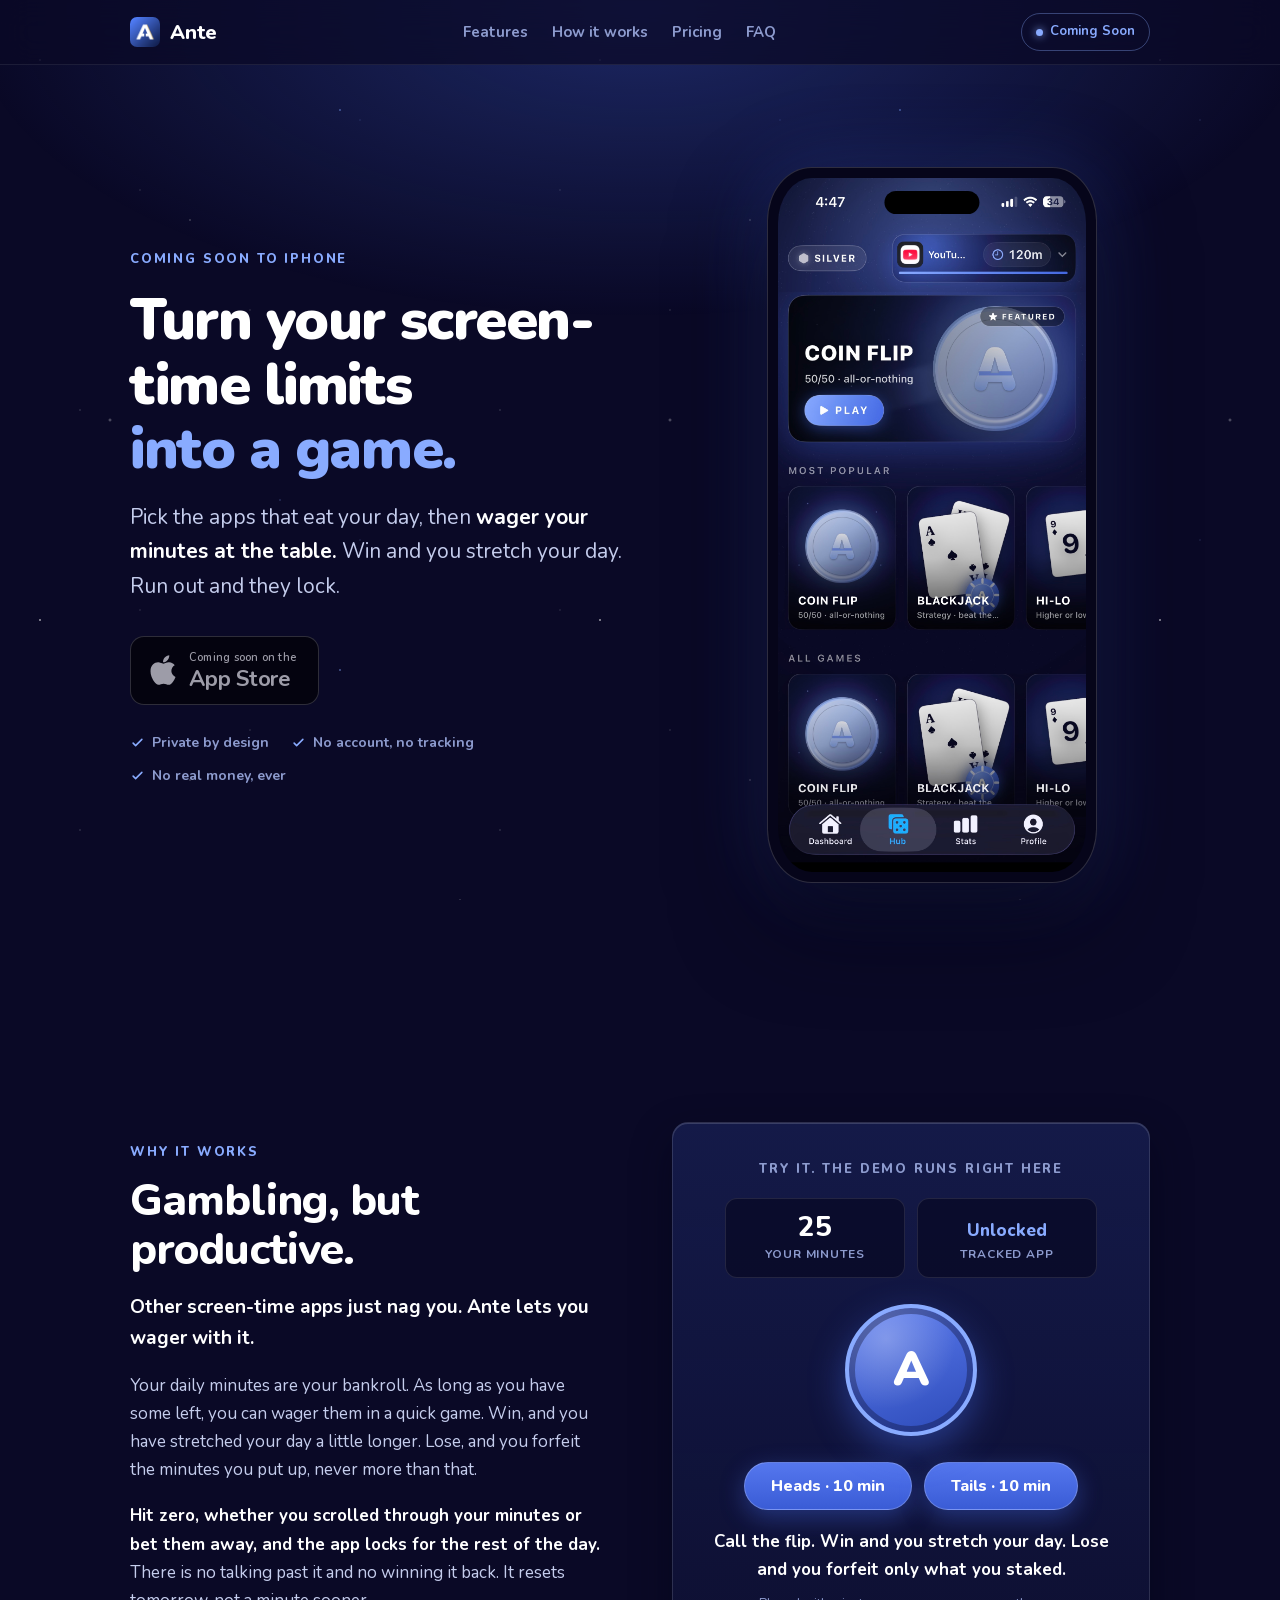
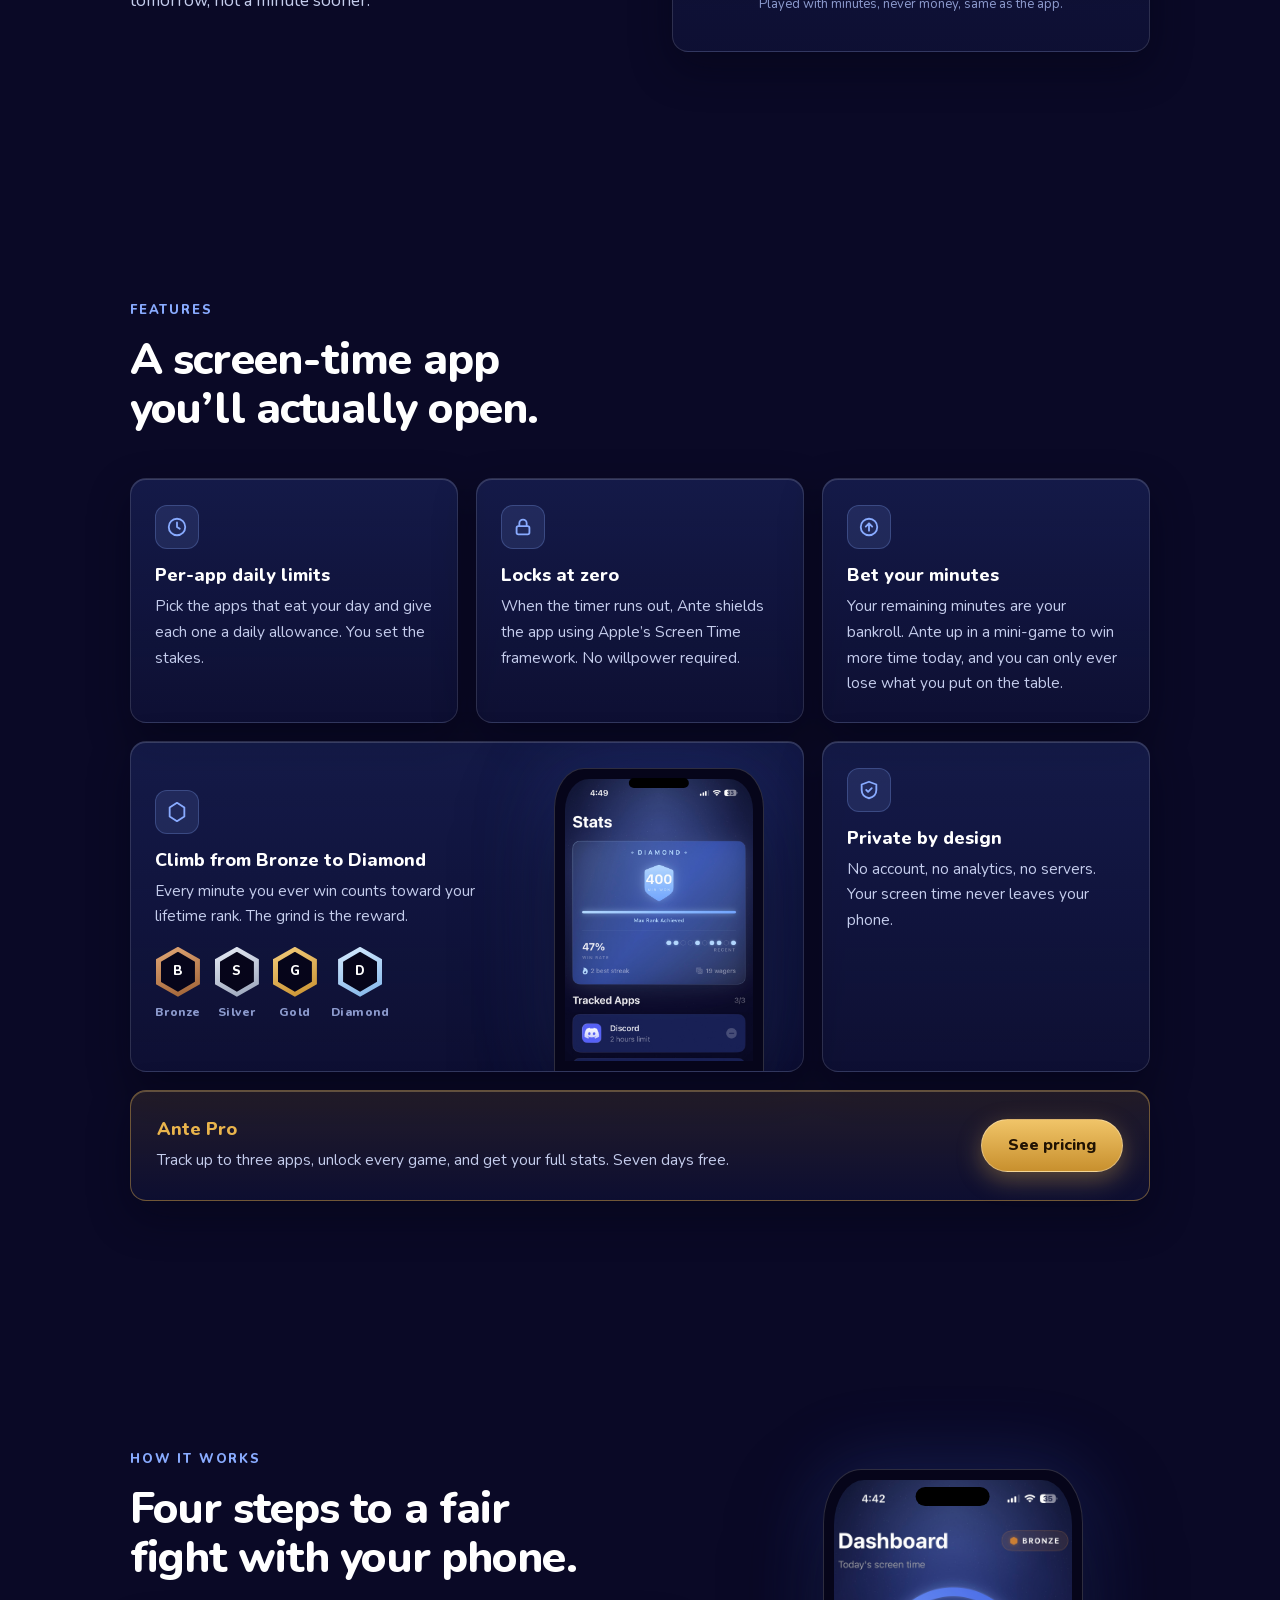
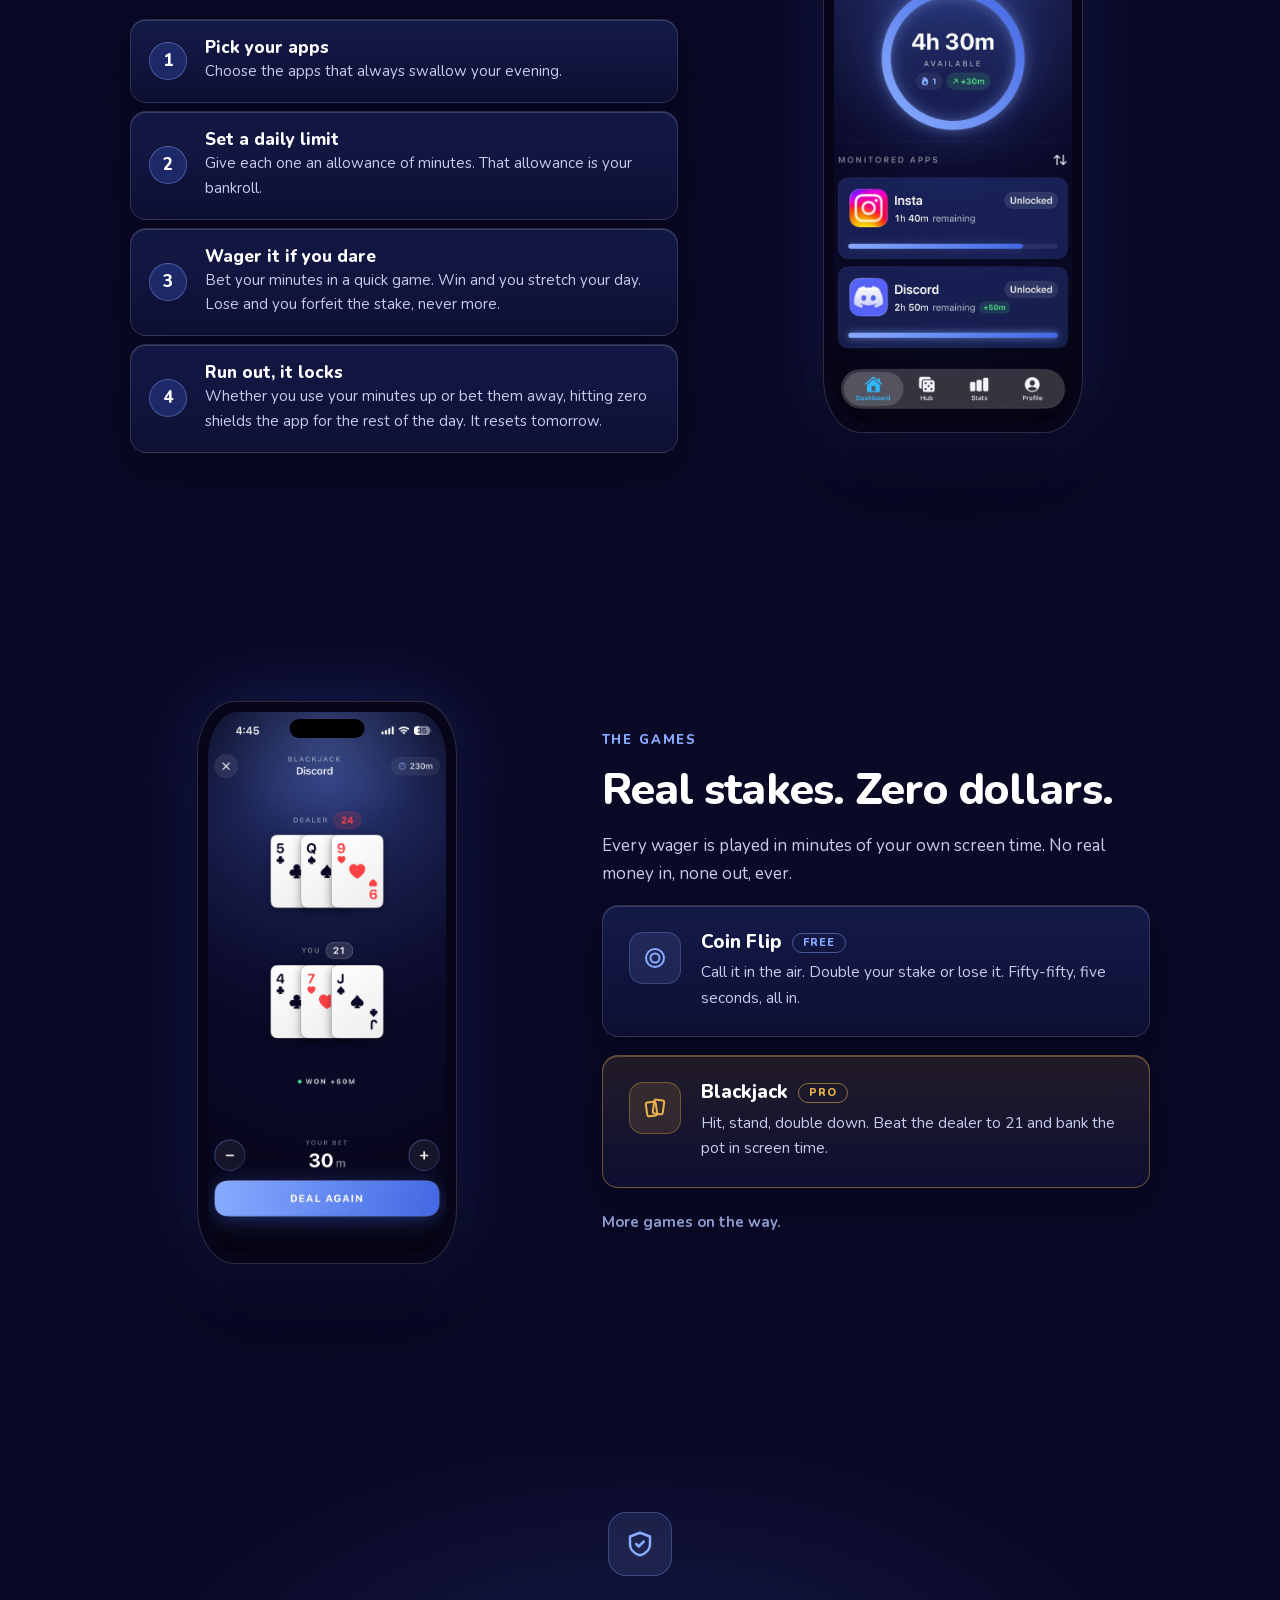
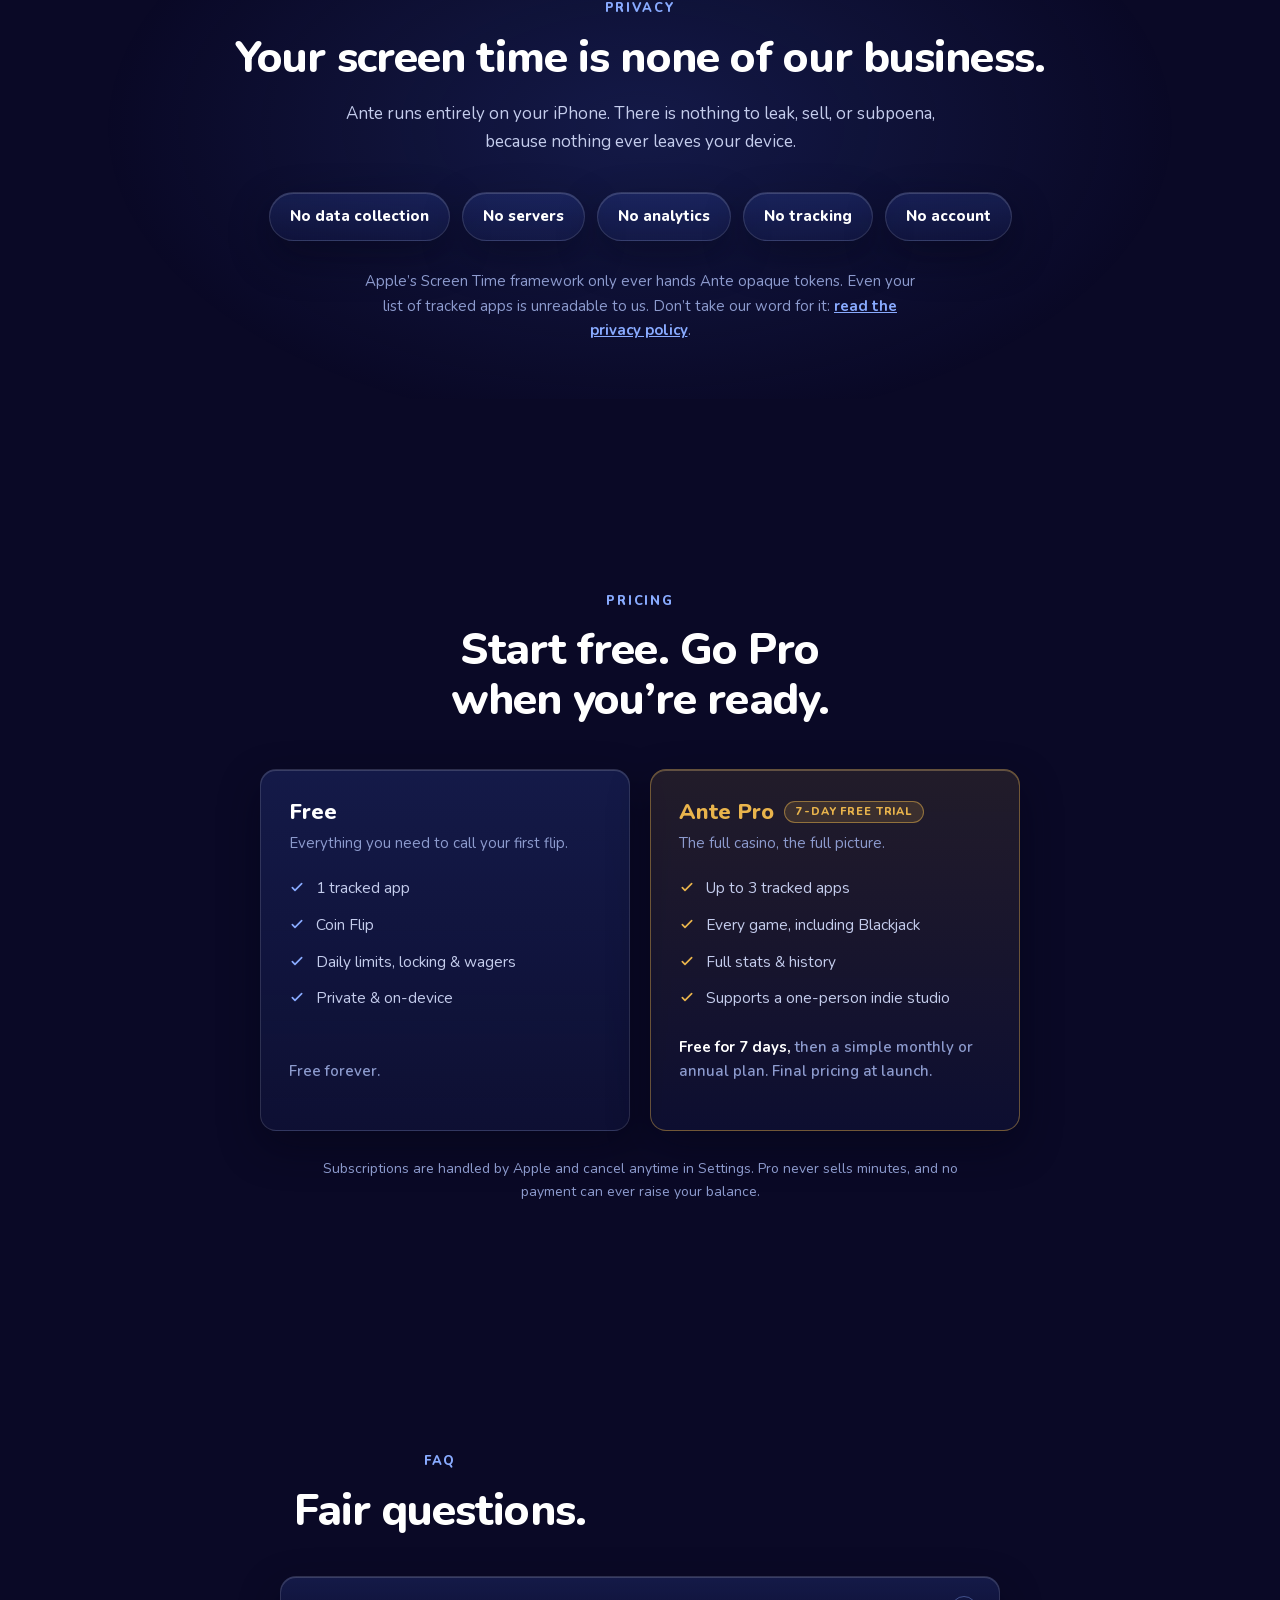
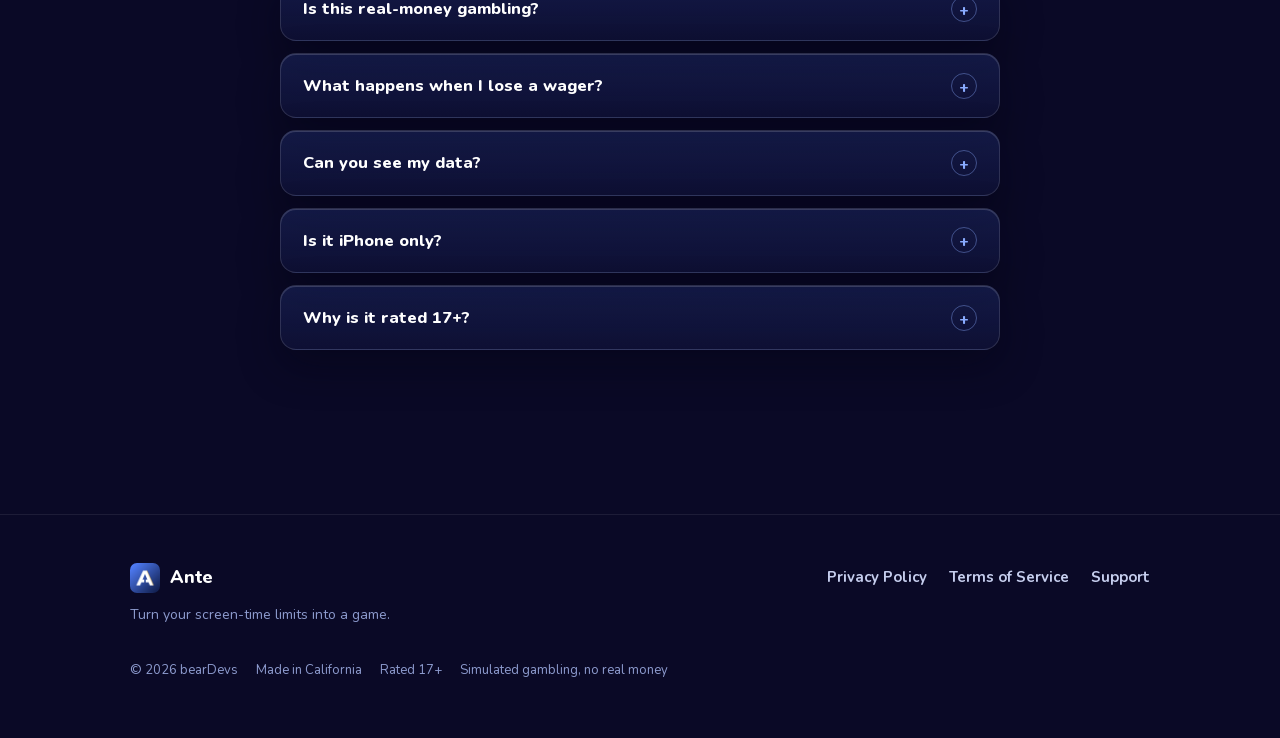
==== commit 22113268: "Tighten metadata and add social tags to legal pages - Trim homepage meta description to ~155 chars t" ====
--- a/index.html
+++ b/index.html
@@ -4,7 +4,7 @@
 <meta charset="utf-8">
 <meta name="viewport" content="width=device-width, initial-scale=1">
 <title>Ante: Turn your screen-time limits into a game</title>
-<meta name="description" content="Set a daily limit on the apps you overuse, then wager those minutes in quick games. Win and you get more time today, lose and the app locks sooner. Private, on-device, coming soon to iPhone.">
+<meta name="description" content="Set a daily limit on the apps you overuse, then wager those minutes in quick games. Win to earn more time, lose and the app locks. Private and on-device.">
 <link rel="canonical" href="https://anteapp.me/">
 <meta name="theme-color" content="#0A0926">
 <meta property="og:type" content="website">
@@ -13,6 +13,9 @@
 <meta property="og:description" content="Set a daily limit, then wager your minutes at the table. Win and the day is yours a little longer. Run out and the app locks. Private, on-device, coming soon to iPhone.">
 <meta property="og:url" content="https://anteapp.me/">
 <meta property="og:image" content="https://anteapp.me/assets/og.png">
+<meta property="og:image:width" content="1200">
+<meta property="og:image:height" content="630">
+<meta property="og:image:alt" content="Ante app icon beside the tagline: turn your screen-time limits into a game. Coming soon to iPhone.">
 <meta name="twitter:card" content="summary_large_image">
 <link rel="icon" type="image/png" sizes="64x64" href="/assets/favicon-64.png">
 <link rel="apple-touch-icon" href="/assets/apple-touch-icon.png">
@@ -81,7 +84,7 @@
       <div class="hook-copy reveal">
         <span class="eyebrow">Why it works</span>
         <h2>Gambling, but productive.</h2>
-        <p class="kicker">Other screen-time apps just nag you. Ante let's you wager with it.</p>
+        <p class="kicker">Other screen-time apps just nag you. Ante lets you wager with it.</p>
         <p>Your daily minutes are your bankroll. As long as you have some left, you can wager them in a quick game. Win, and you have stretched your day a little longer. Lose, and you forfeit the minutes you put up, never more than that.</p>
         <p><strong style="color:var(--ink)">Hit zero, whether you scrolled through your minutes or bet them away, and the app locks for the rest of the day.</strong> There is no talking past it and no winning it back. It resets tomorrow, not a minute sooner.</p>
       </div>
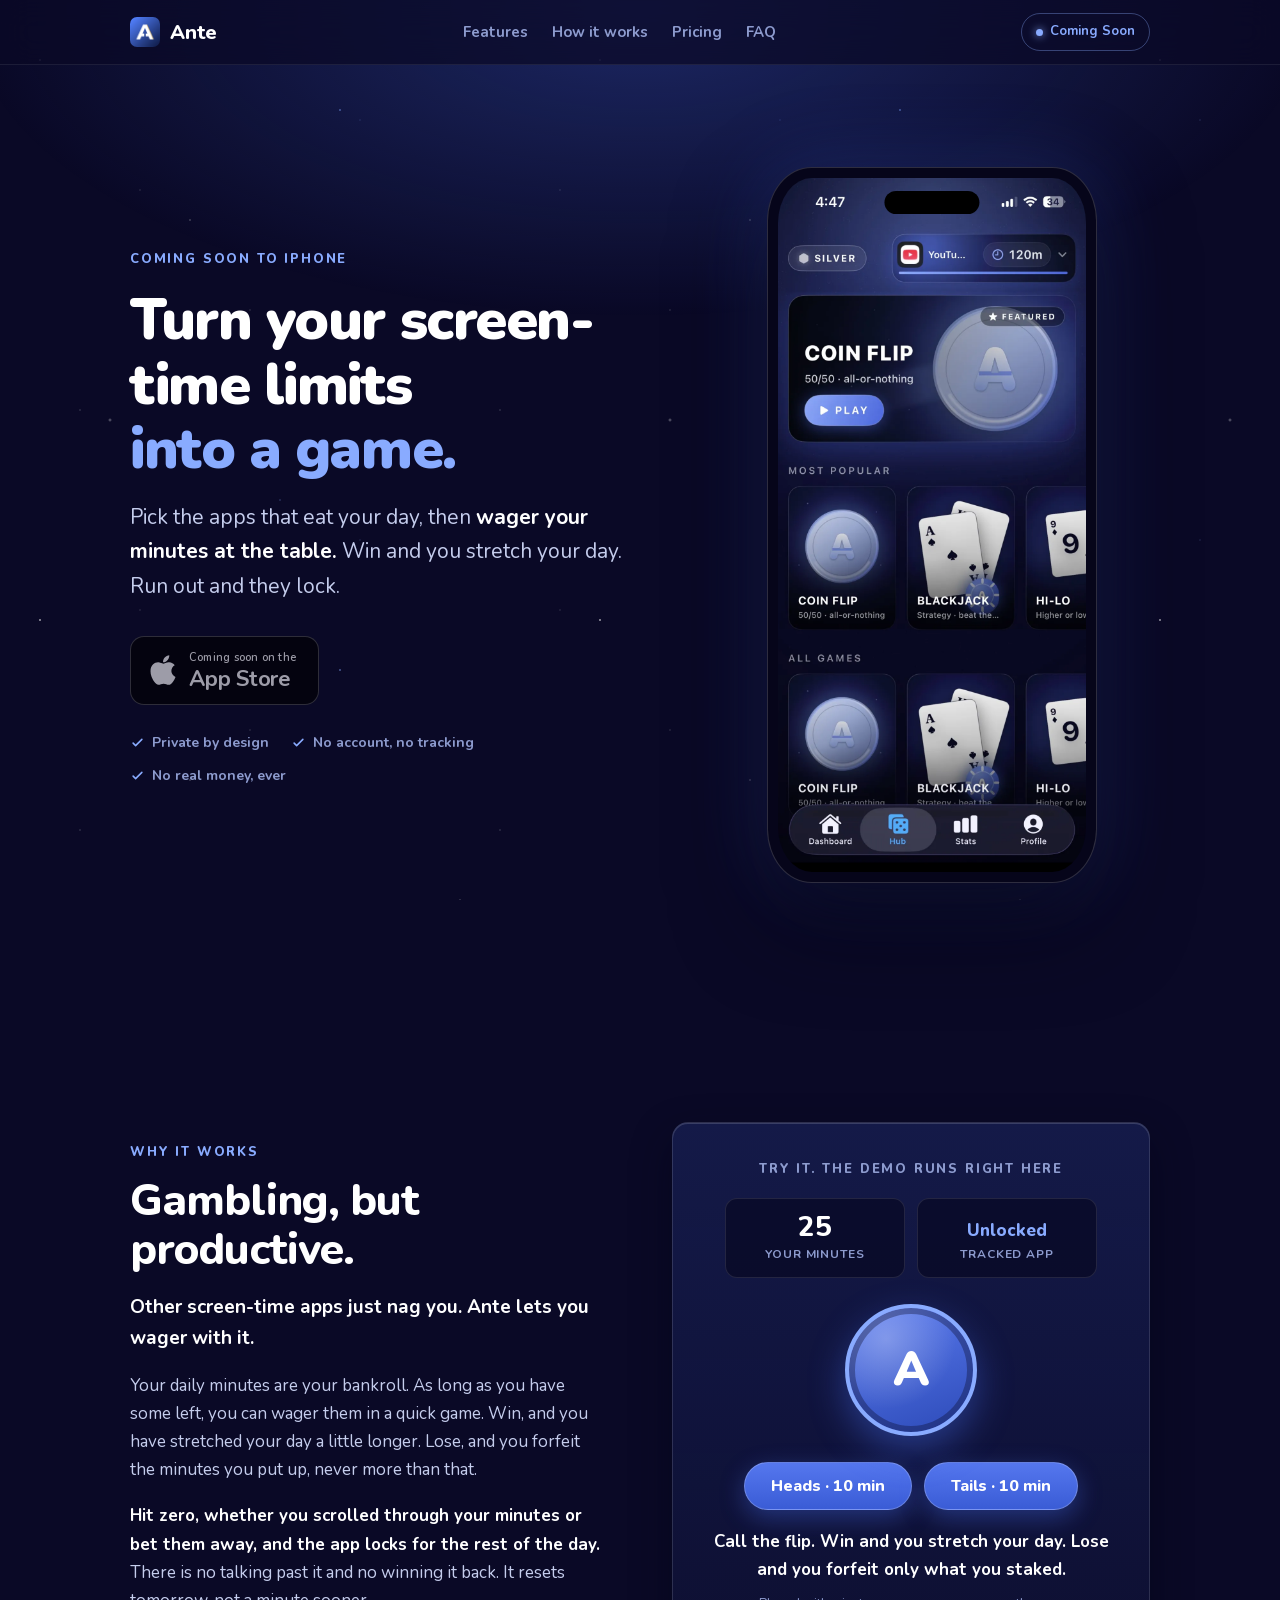
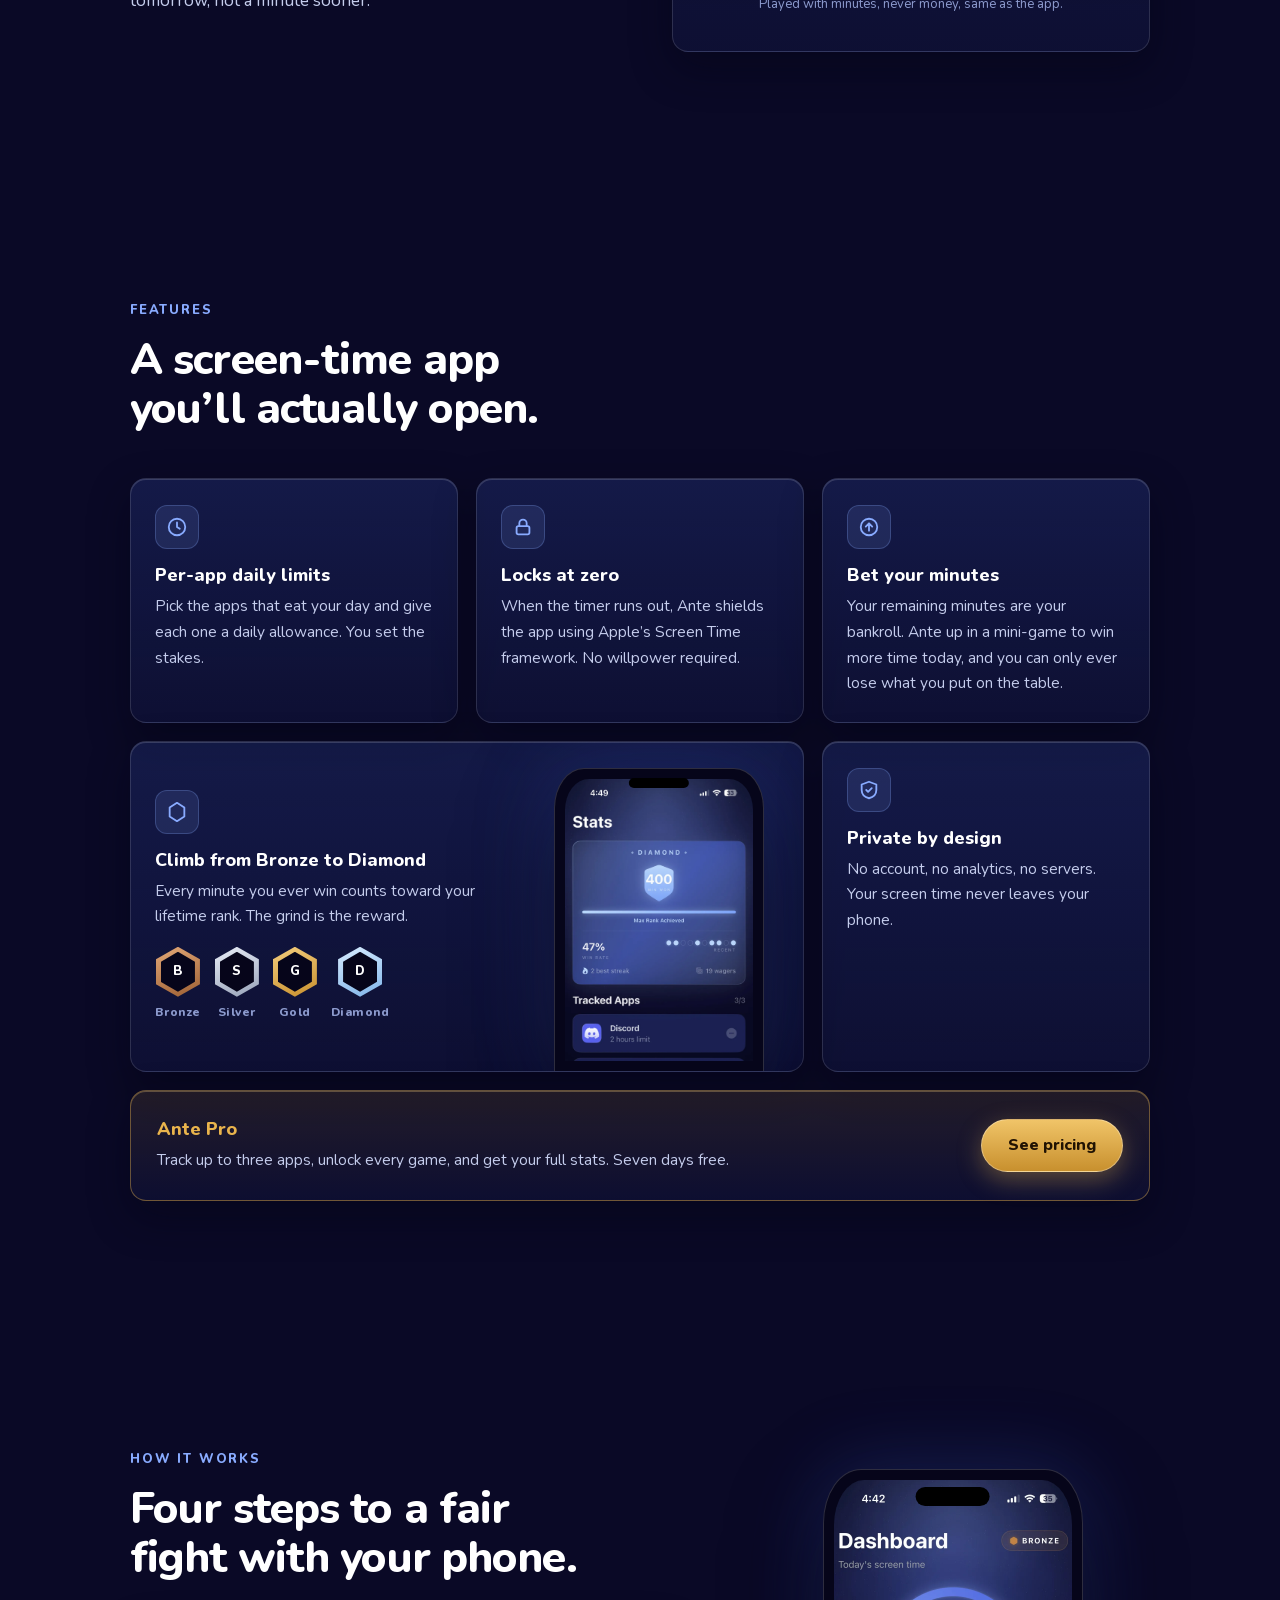
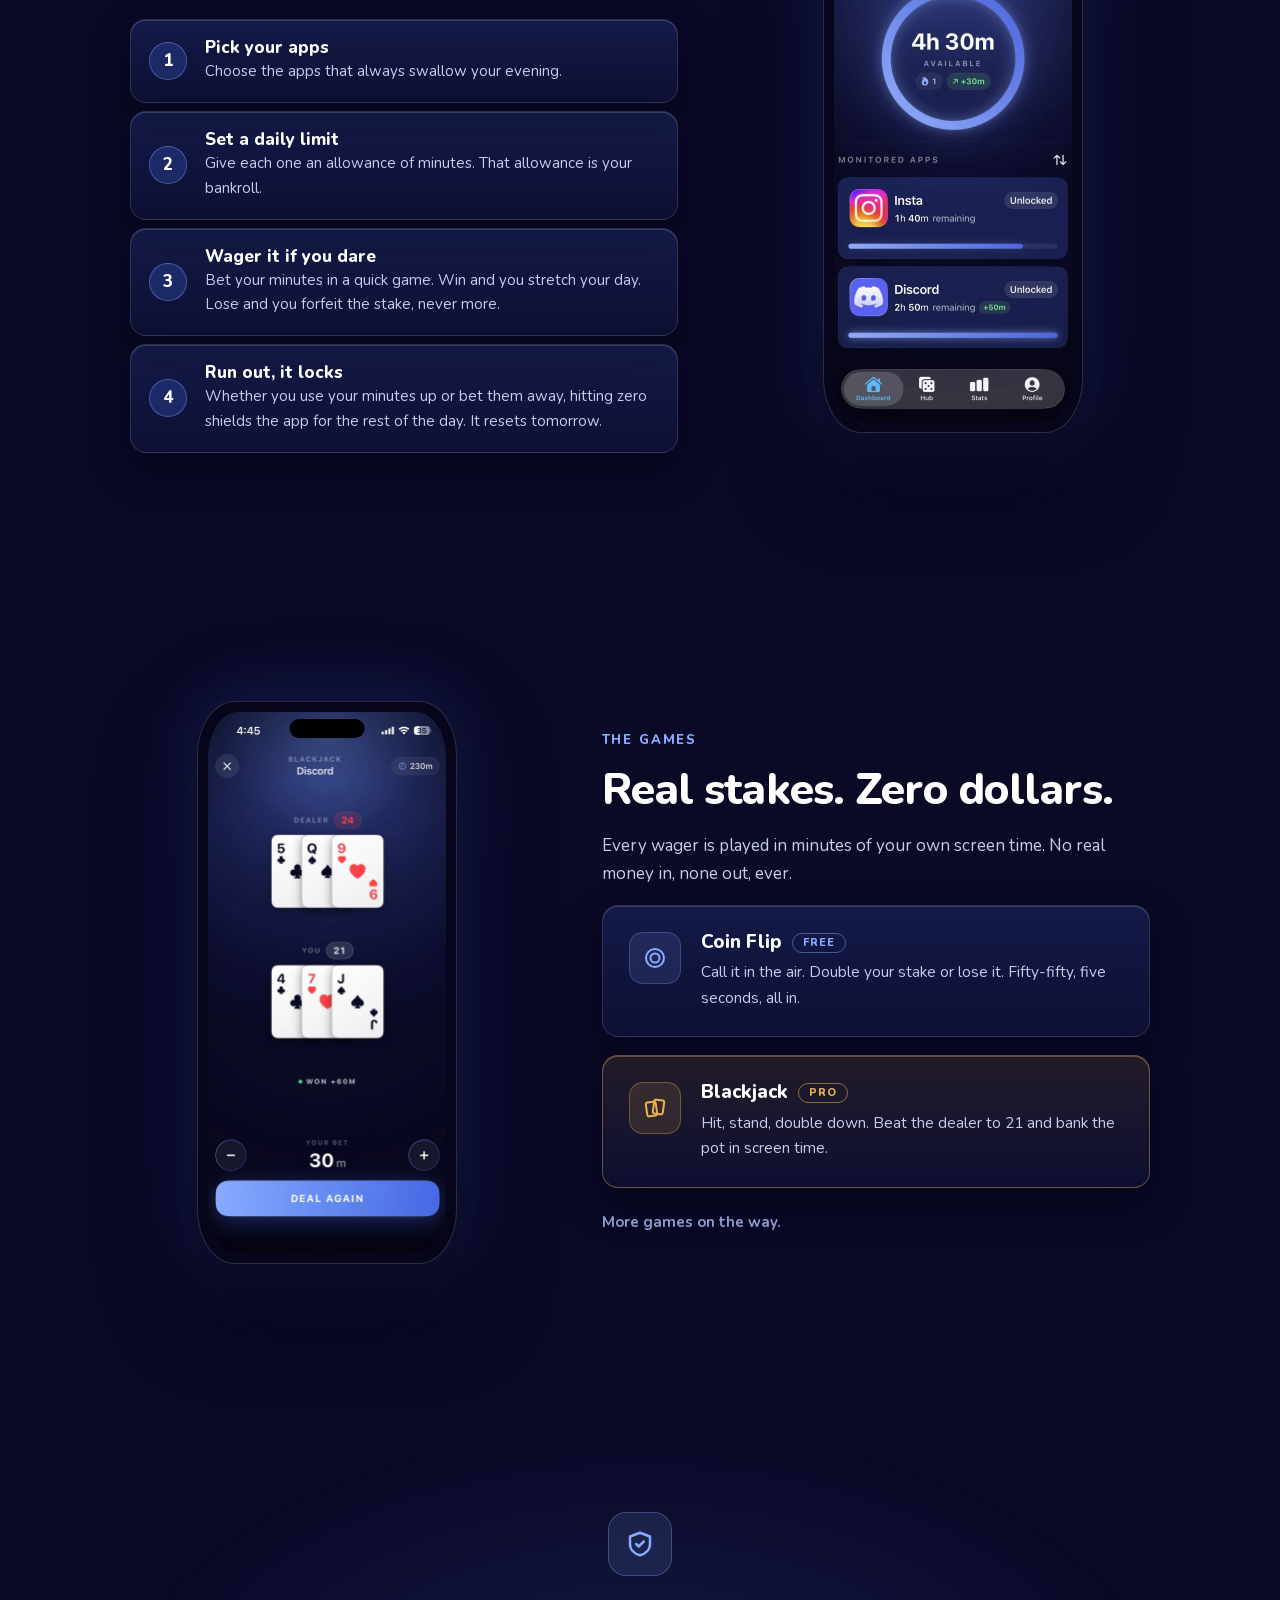
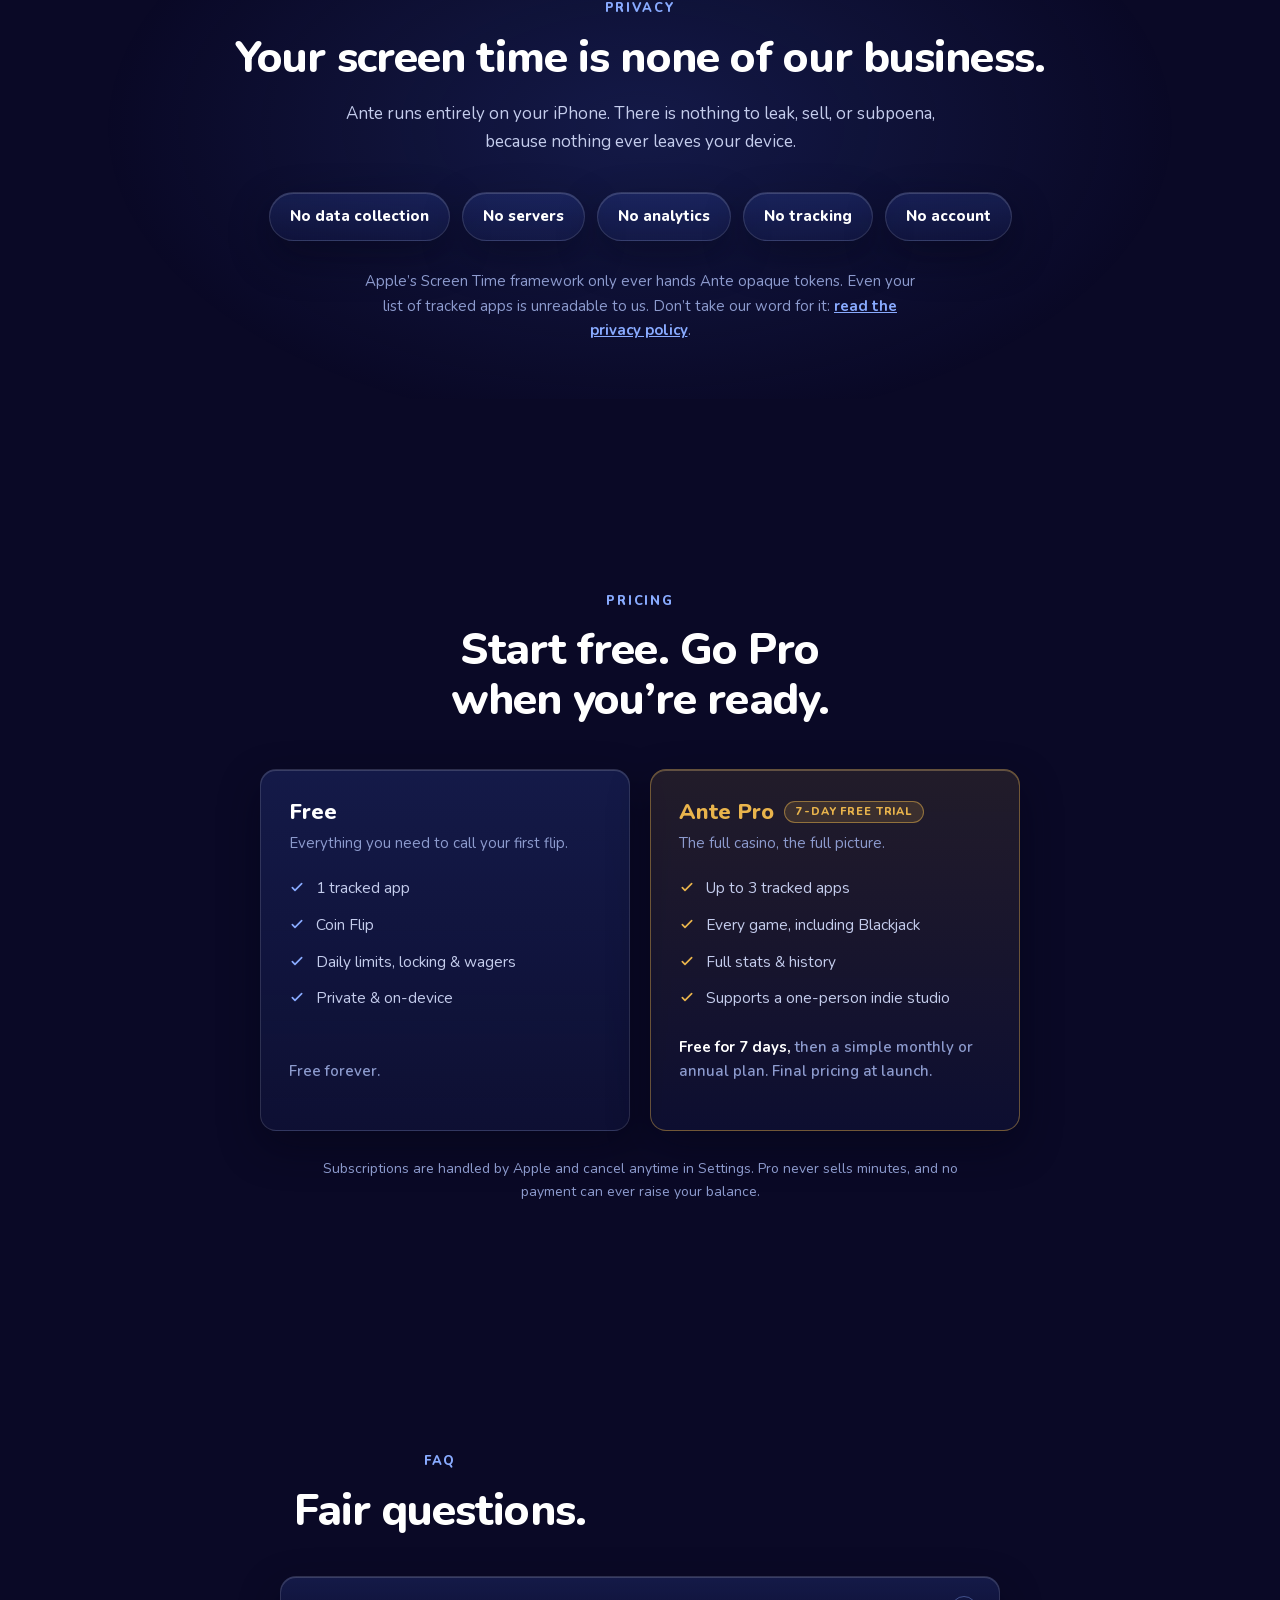
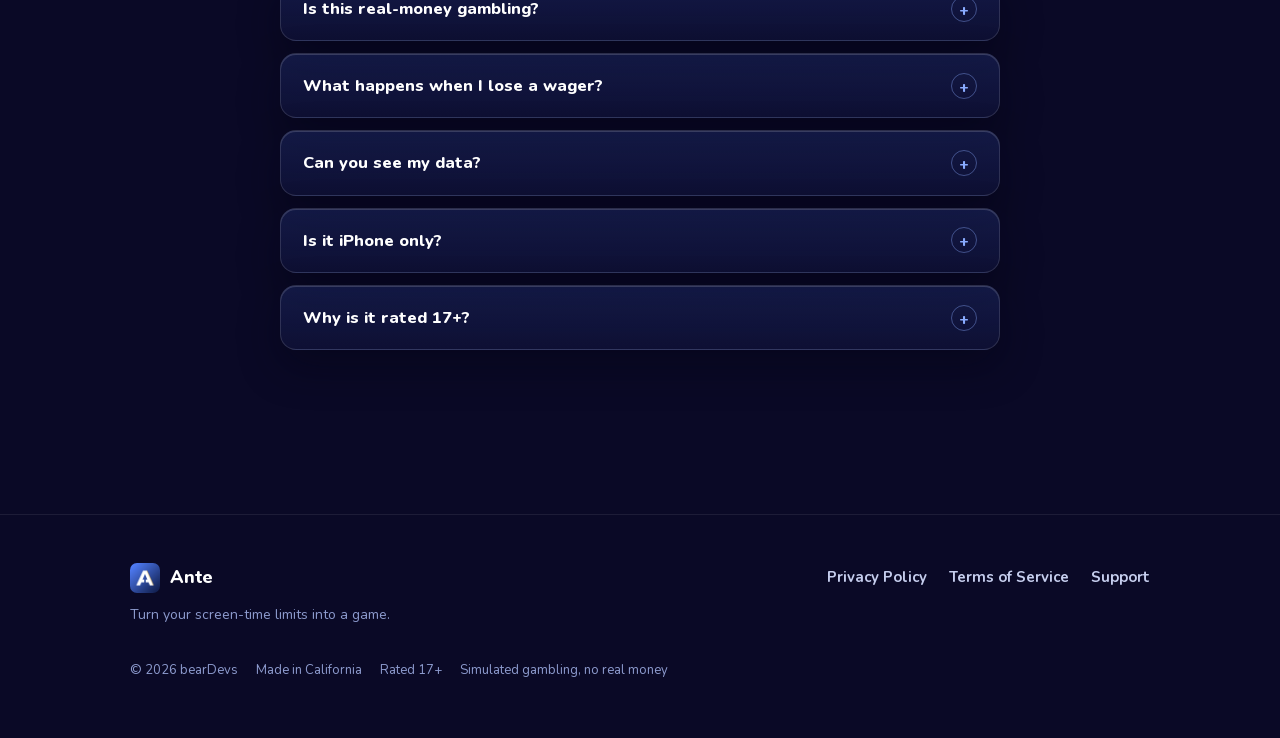
==== commit 008632e3: "Serve WebP screenshots and drop unused image assets - Wrap the four device screenshots in <picture> " ====
--- a/index.html
+++ b/index.html
@@ -21,6 +21,96 @@
 <link rel="apple-touch-icon" href="/assets/apple-touch-icon.png">
 <link rel="preload" href="/assets/fonts/nunito-latin-var.woff2" as="font" type="font/woff2" crossorigin>
 <link rel="stylesheet" href="/assets/site.css">
+<script type="application/ld+json">
+{
+  "@context": "https://schema.org",
+  "@graph": [
+    {
+      "@type": "Organization",
+      "@id": "https://anteapp.me/#organization",
+      "name": "bearDevs",
+      "url": "https://anteapp.me/",
+      "email": "support@anteapp.me",
+      "logo": {
+        "@type": "ImageObject",
+        "url": "https://anteapp.me/assets/apple-touch-icon.png",
+        "width": 180,
+        "height": 180
+      }
+    },
+    {
+      "@type": "WebSite",
+      "@id": "https://anteapp.me/#website",
+      "url": "https://anteapp.me/",
+      "name": "Ante",
+      "inLanguage": "en",
+      "publisher": { "@id": "https://anteapp.me/#organization" }
+    },
+    {
+      "@type": "MobileApplication",
+      "@id": "https://anteapp.me/#app",
+      "name": "Ante",
+      "operatingSystem": "iOS",
+      "applicationCategory": "UtilitiesApplication",
+      "description": "Set daily limits on the apps you overuse, then wager those minutes in quick on-device mini-games. Win to earn more time today; run out and the app locks until tomorrow.",
+      "url": "https://anteapp.me/",
+      "image": "https://anteapp.me/assets/og.png",
+      "publisher": { "@id": "https://anteapp.me/#organization" },
+      "offers": {
+        "@type": "Offer",
+        "price": "0",
+        "priceCurrency": "USD"
+      }
+    },
+    {
+      "@type": "FAQPage",
+      "@id": "https://anteapp.me/#faq",
+      "mainEntity": [
+        {
+          "@type": "Question",
+          "name": "Is this real-money gambling?",
+          "acceptedAnswer": {
+            "@type": "Answer",
+            "text": "No. The games are simulated and play for your own screen-time minutes. No real money goes in, and nothing of monetary value comes out. Minutes can't be bought, sold, or cashed out."
+          }
+        },
+        {
+          "@type": "Question",
+          "name": "What happens when I lose a wager?",
+          "acceptedAnswer": {
+            "@type": "Answer",
+            "text": "You forfeit the minutes you put up, and nothing beyond that. If you still have minutes left, you can keep using the app or wager again. If that bet emptied your balance, the app locks for the rest of the day and resets tomorrow."
+          }
+        },
+        {
+          "@type": "Question",
+          "name": "Can you see my data?",
+          "acceptedAnswer": {
+            "@type": "Answer",
+            "text": "No. Ante has no servers, no analytics, and no accounts. Everything stays on your device, and Apple's Screen Time framework only ever hands the app opaque tokens. The details are in our privacy policy."
+          }
+        },
+        {
+          "@type": "Question",
+          "name": "Is it iPhone only?",
+          "acceptedAnswer": {
+            "@type": "Answer",
+            "text": "Yes. Ante is built on Apple's Screen Time and Family Controls frameworks, so it's an iPhone app."
+          }
+        },
+        {
+          "@type": "Question",
+          "name": "Why is it rated 17+?",
+          "acceptedAnswer": {
+            "@type": "Answer",
+            "text": "App Store rules: any app with simulated gambling is rated 17+, even when no real money is involved. Ante's wagers are only ever your own minutes."
+          }
+        }
+      ]
+    }
+  ]
+}
+</script>
 </head>
 <body>
 <a class="skip-link" href="#main">Skip to content</a>
@@ -73,7 +163,10 @@
         </ul>
       </div>
       <div class="hero-device device">
-        <img src="/assets/screens/hub.jpeg" alt="Ante's Hub screen: a wallet of remaining minutes, the day's tracked apps, and the tables where you wager time" width="1179" height="2556" fetchpriority="high">
+        <picture>
+          <source srcset="/assets/screens/hub.webp" type="image/webp">
+          <img src="/assets/screens/hub.jpeg" alt="Ante's Hub screen: a wallet of remaining minutes, the day's tracked apps, and the tables where you wager time" width="1179" height="2556" fetchpriority="high">
+        </picture>
       </div>
     </div>
   </section>
@@ -159,7 +252,10 @@
             </div>
           </div>
           <div class="rank-device device">
-            <img src="/assets/screens/player-card.jpeg" alt="Ante's player card: rank badge, lifetime minutes won, and win streak" width="1179" height="2556" loading="lazy">
+            <picture>
+              <source srcset="/assets/screens/player-card.webp" type="image/webp">
+              <img src="/assets/screens/player-card.jpeg" alt="Ante's player card: rank badge, lifetime minutes won, and win streak" width="1179" height="2556" loading="lazy">
+            </picture>
           </div>
         </div>
         <div class="feature card reveal" style="--d:1">
@@ -196,7 +292,10 @@
         </ol>
       </div>
       <div class="how-device device reveal">
-        <img src="/assets/screens/dashboard.jpeg" alt="Ante's dashboard: today's usage per tracked app, time remaining, and limits" width="1179" height="2556" loading="lazy">
+        <picture>
+          <source srcset="/assets/screens/dashboard.webp" type="image/webp">
+          <img src="/assets/screens/dashboard.jpeg" alt="Ante's dashboard: today's usage per tracked app, time remaining, and limits" width="1179" height="2556" loading="lazy">
+        </picture>
       </div>
     </div>
   </section>
@@ -205,7 +304,10 @@
   <section class="section" id="games">
     <div class="wrap games-grid">
       <div class="games-device device reveal">
-        <img src="/assets/screens/game.jpeg" alt="Ante's Blackjack table: a hand in play with minutes wagered in the pot" width="1179" height="2556" loading="lazy">
+        <picture>
+          <source srcset="/assets/screens/game.webp" type="image/webp">
+          <img src="/assets/screens/game.jpeg" alt="Ante's Blackjack table: a hand in play with minutes wagered in the pot" width="1179" height="2556" loading="lazy">
+        </picture>
       </div>
       <div>
         <div class="section-intro reveal">
--- a/assets/site.css
+++ b/assets/site.css
@@ -362,6 +362,7 @@
     0 40px 90px rgba(4, 4, 20, 0.65),
     0 0 80px rgba(67, 104, 228, 0.28);
 }
+.device picture { display: contents; }
 .device img {
   width: 100%;
   height: 100%;
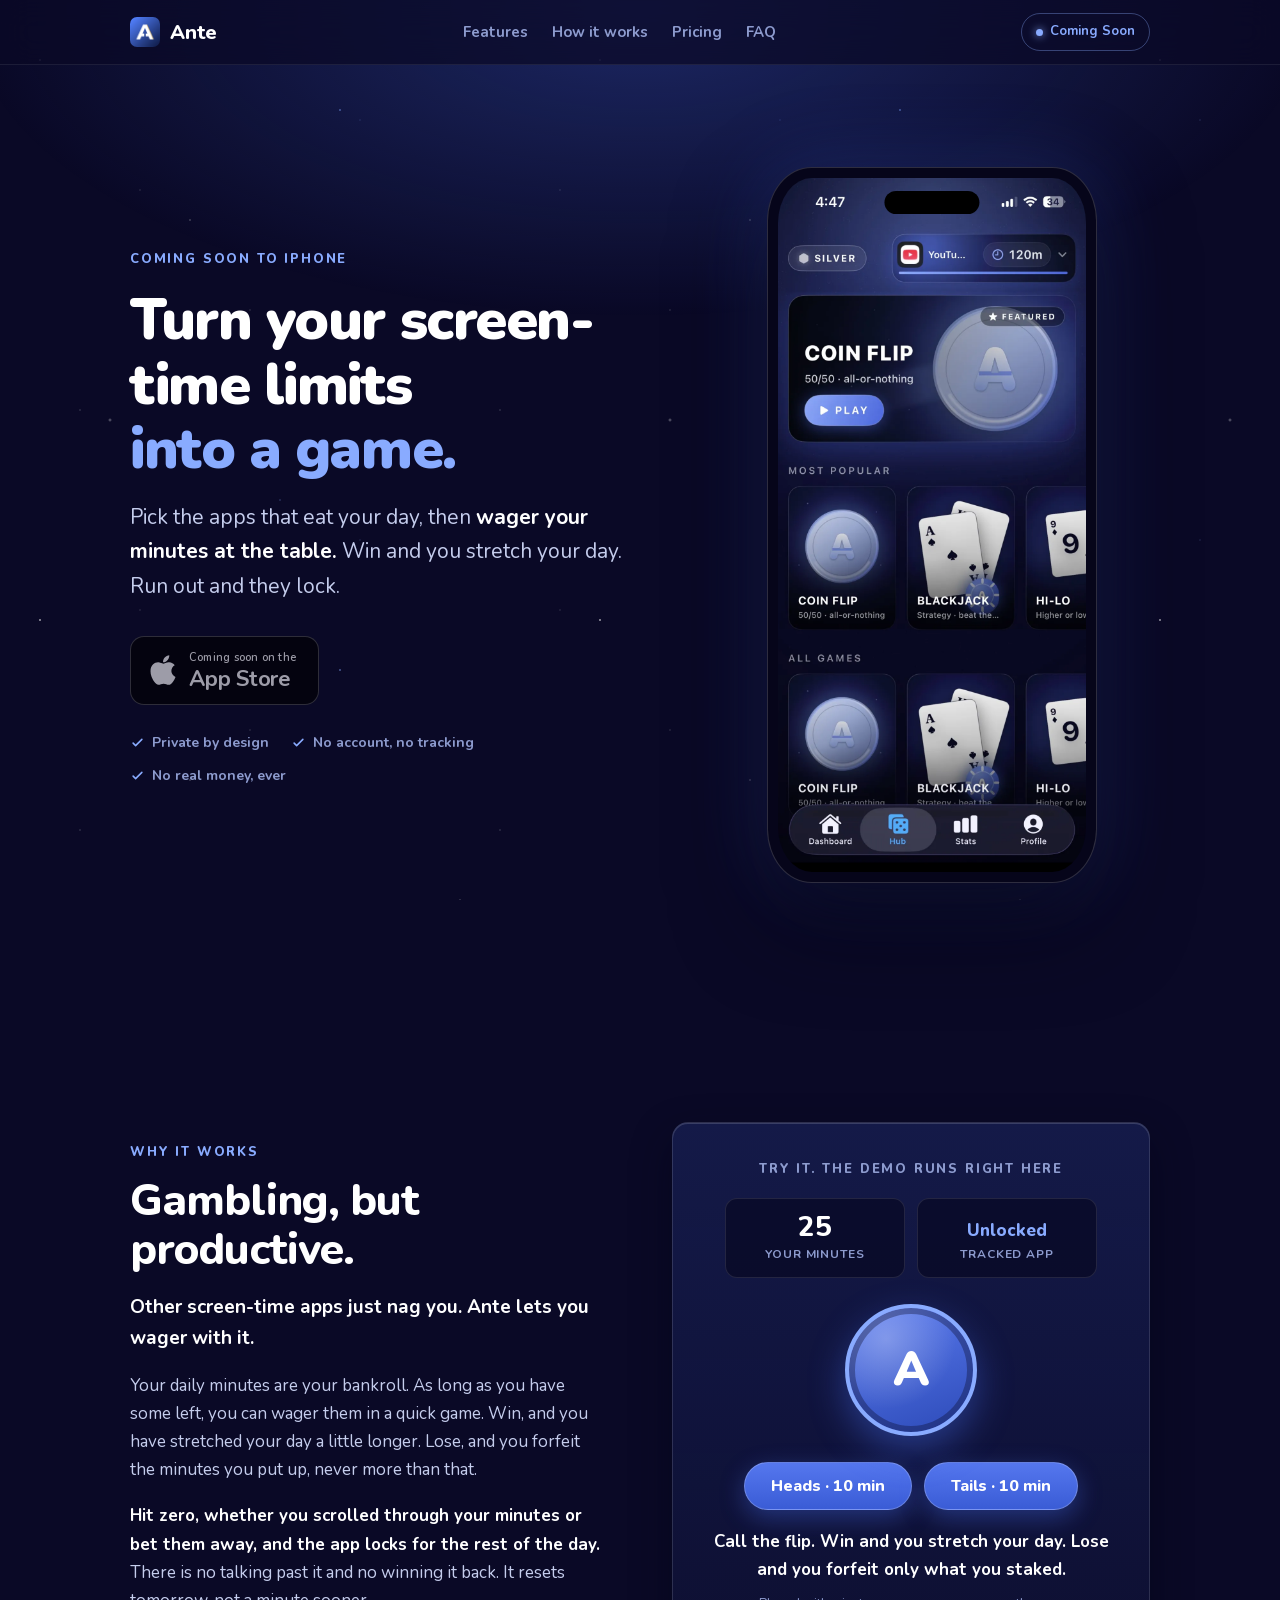
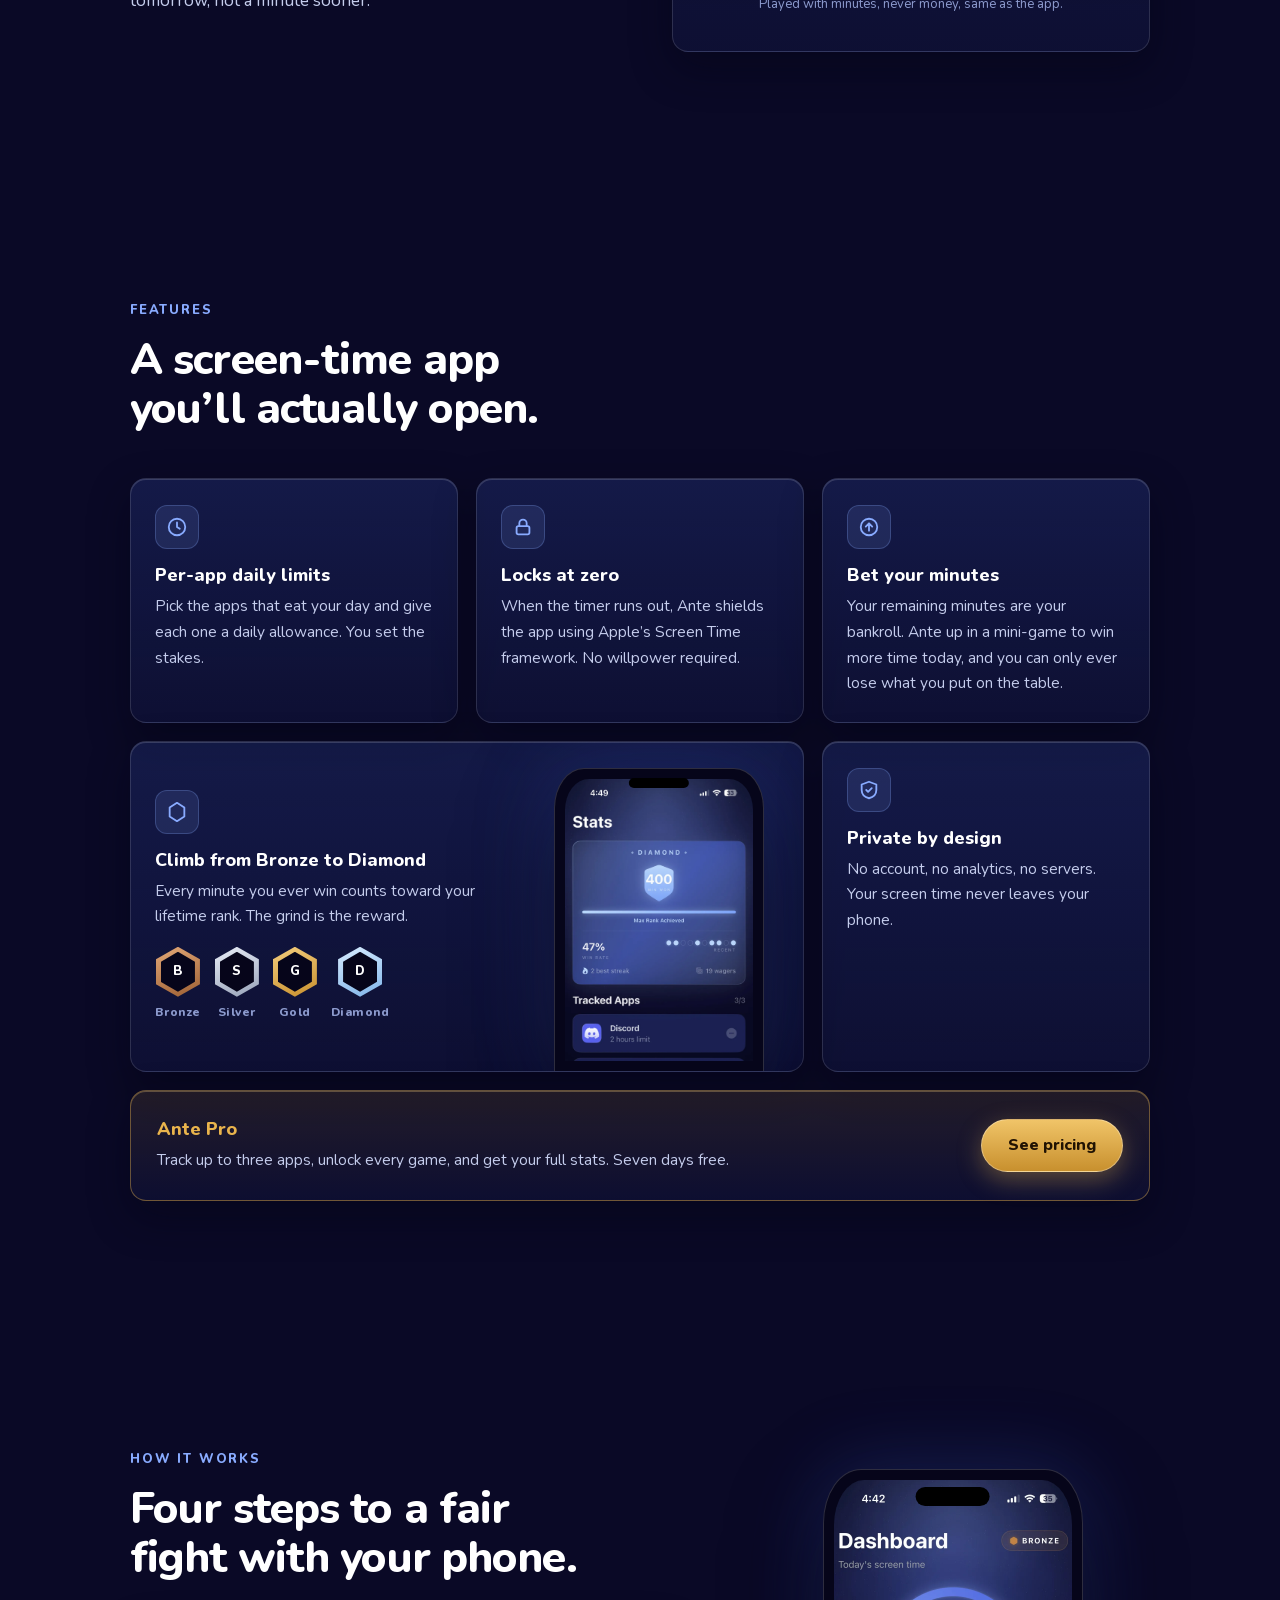
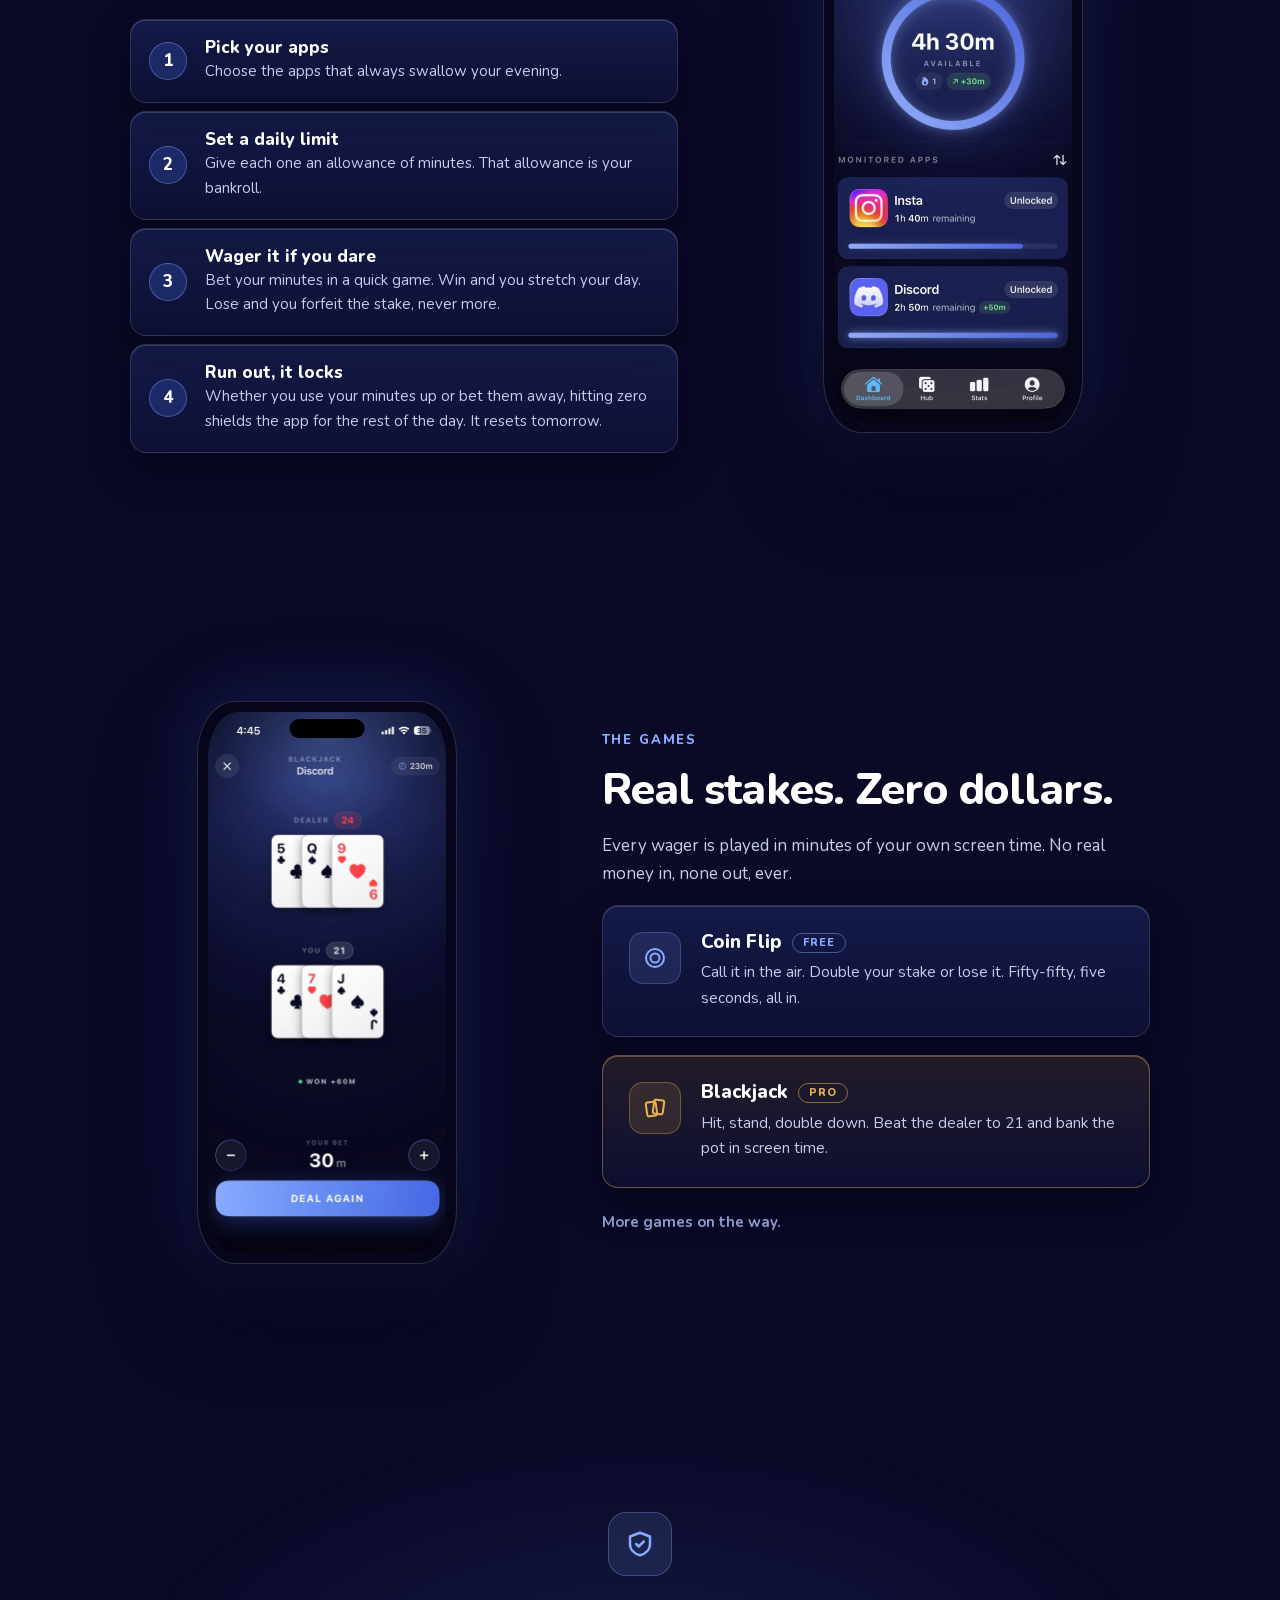
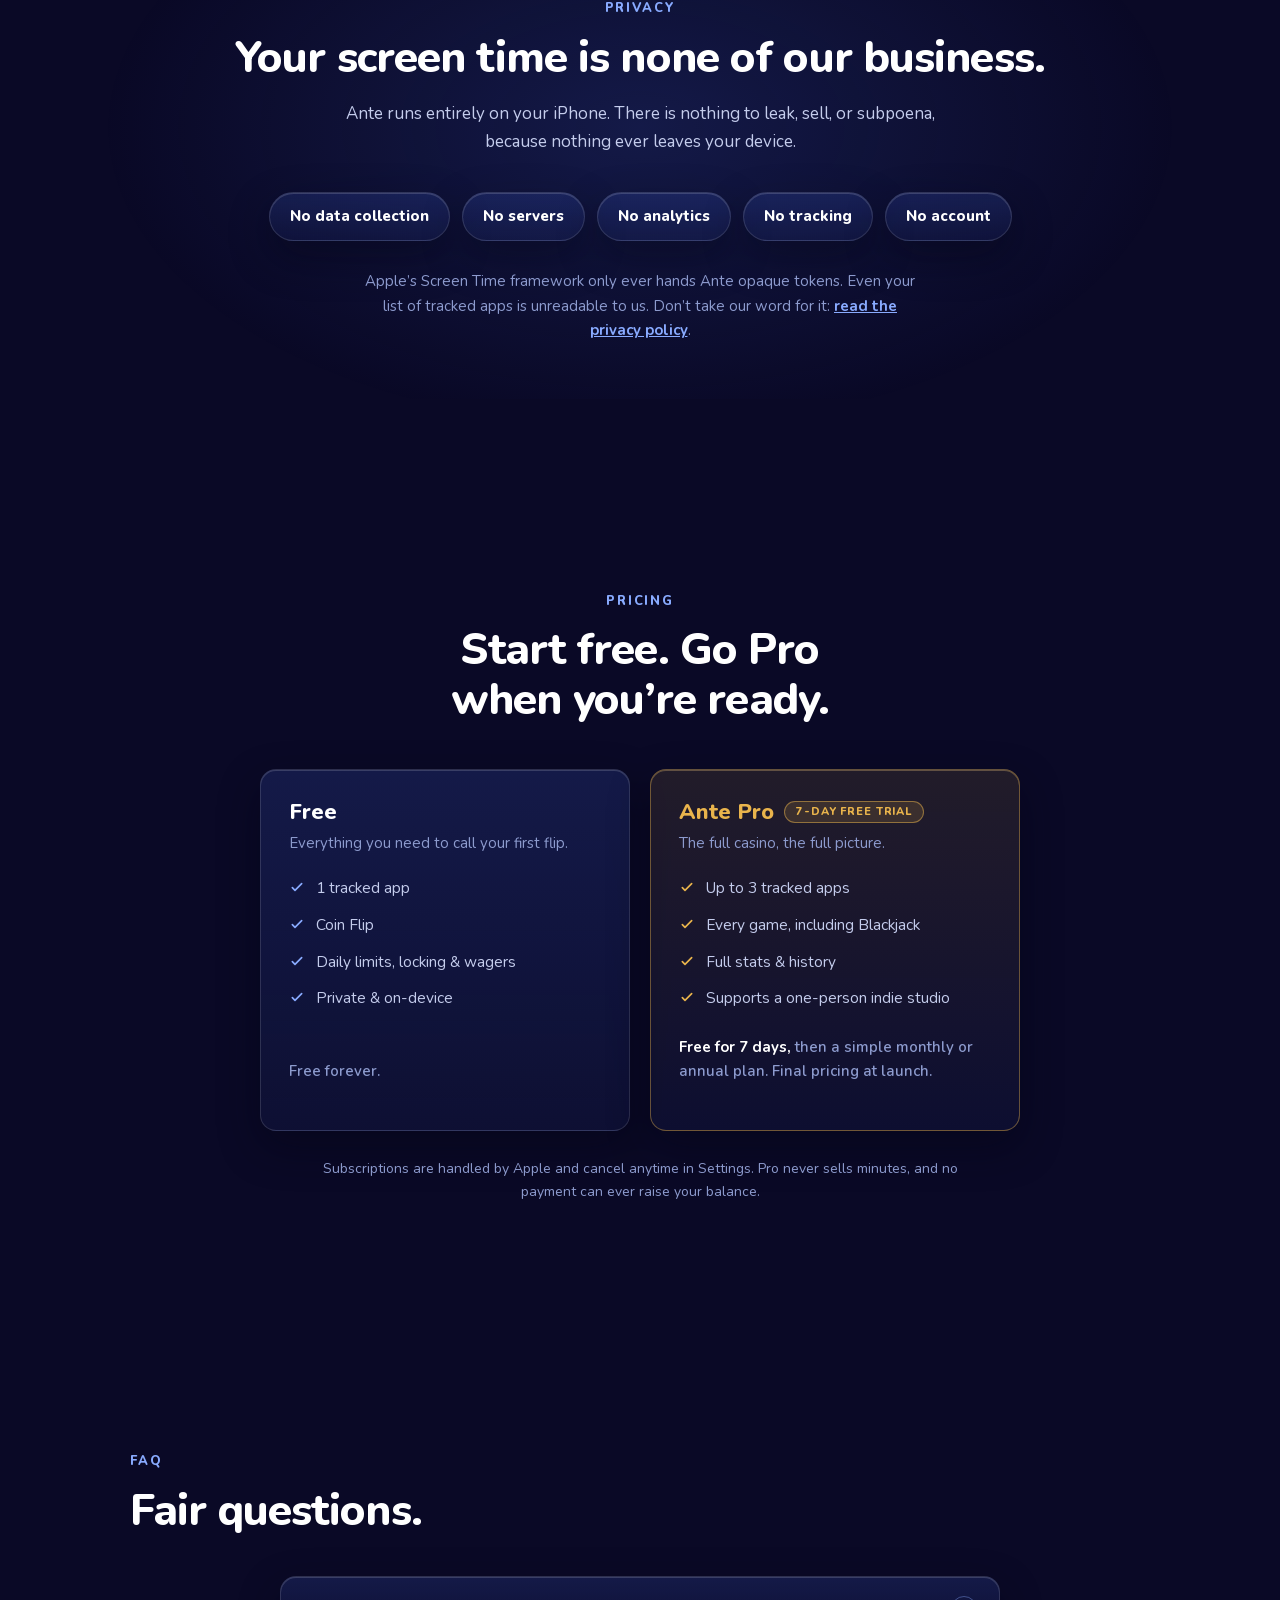
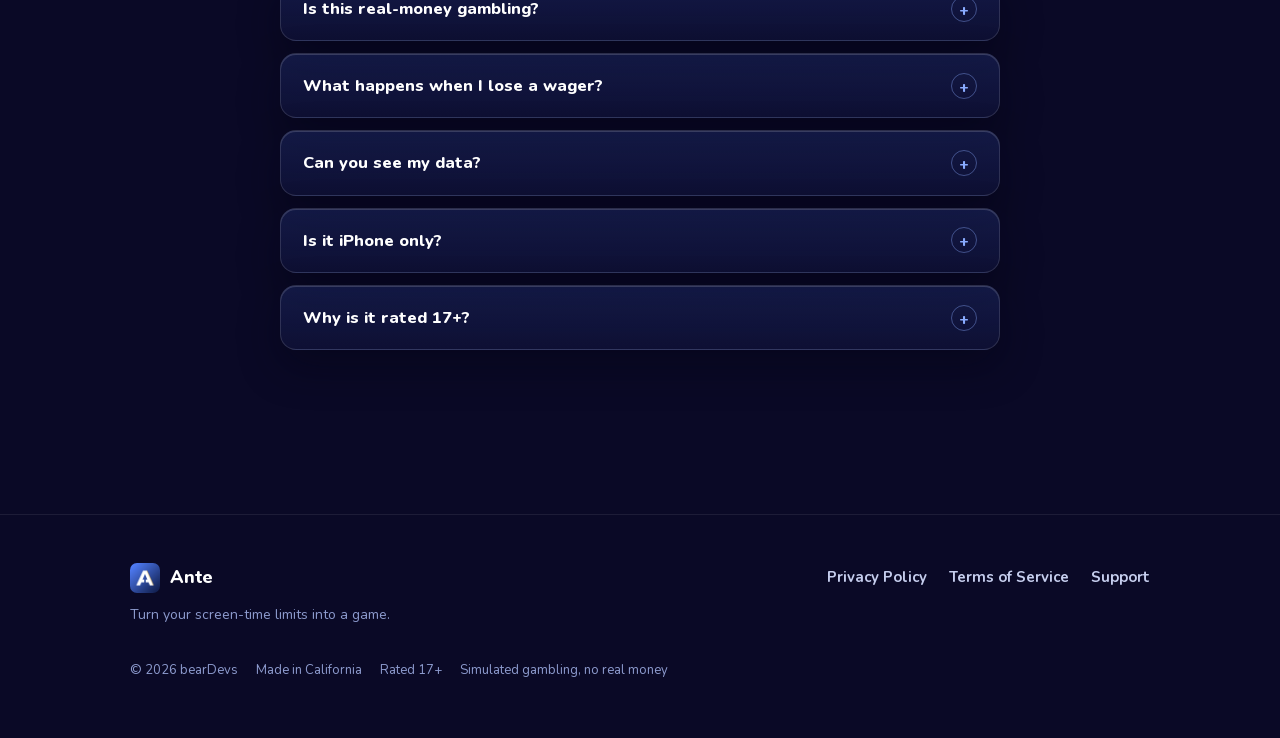
==== commit 65287100: "Left-align the FAQ section heading Drop the `center` class so the "FAQ" eyebrow and "Fair questions." ====
--- a/index.html
+++ b/index.html
@@ -395,7 +395,7 @@
   <!-- ============ FAQ ============ -->
   <section class="section" id="faq">
     <div class="wrap">
-      <div class="section-intro center reveal">
+      <div class="section-intro reveal">
         <span class="eyebrow">FAQ</span>
         <h2>Fair questions.</h2>
       </div>
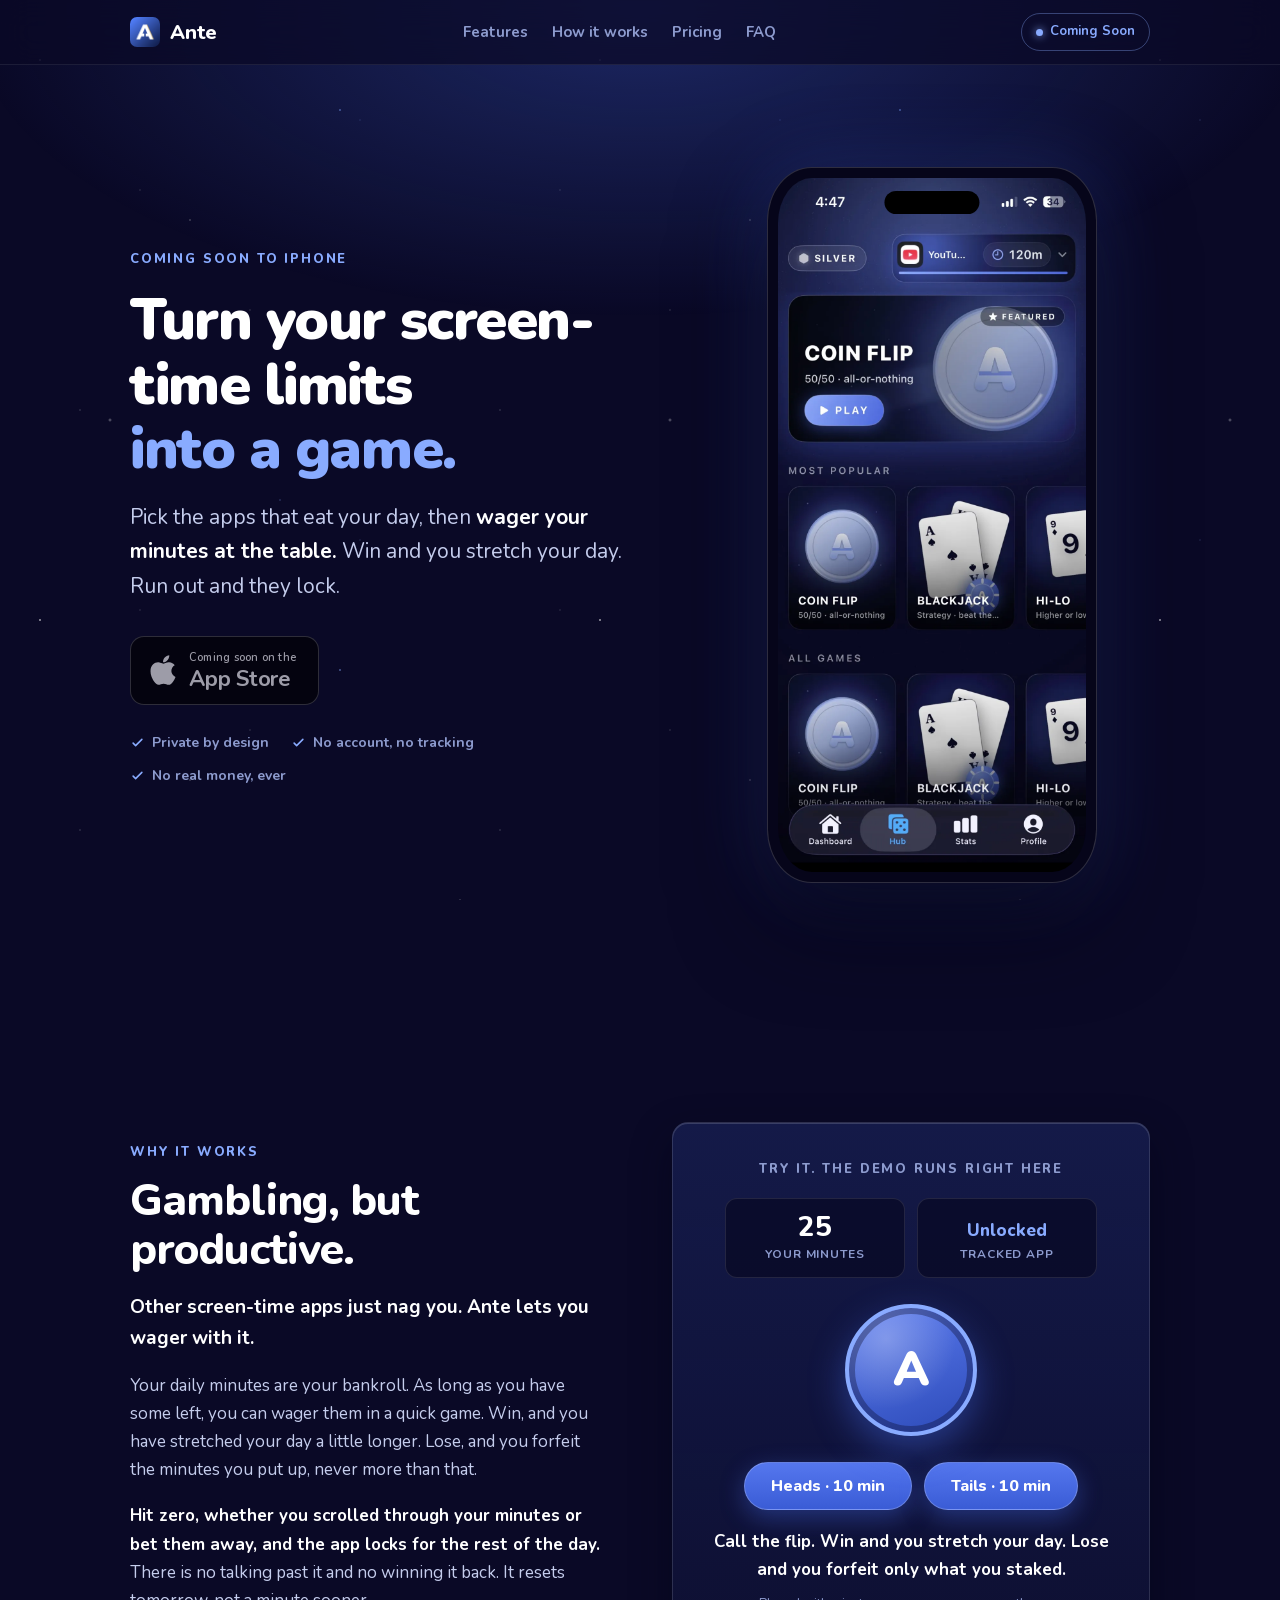
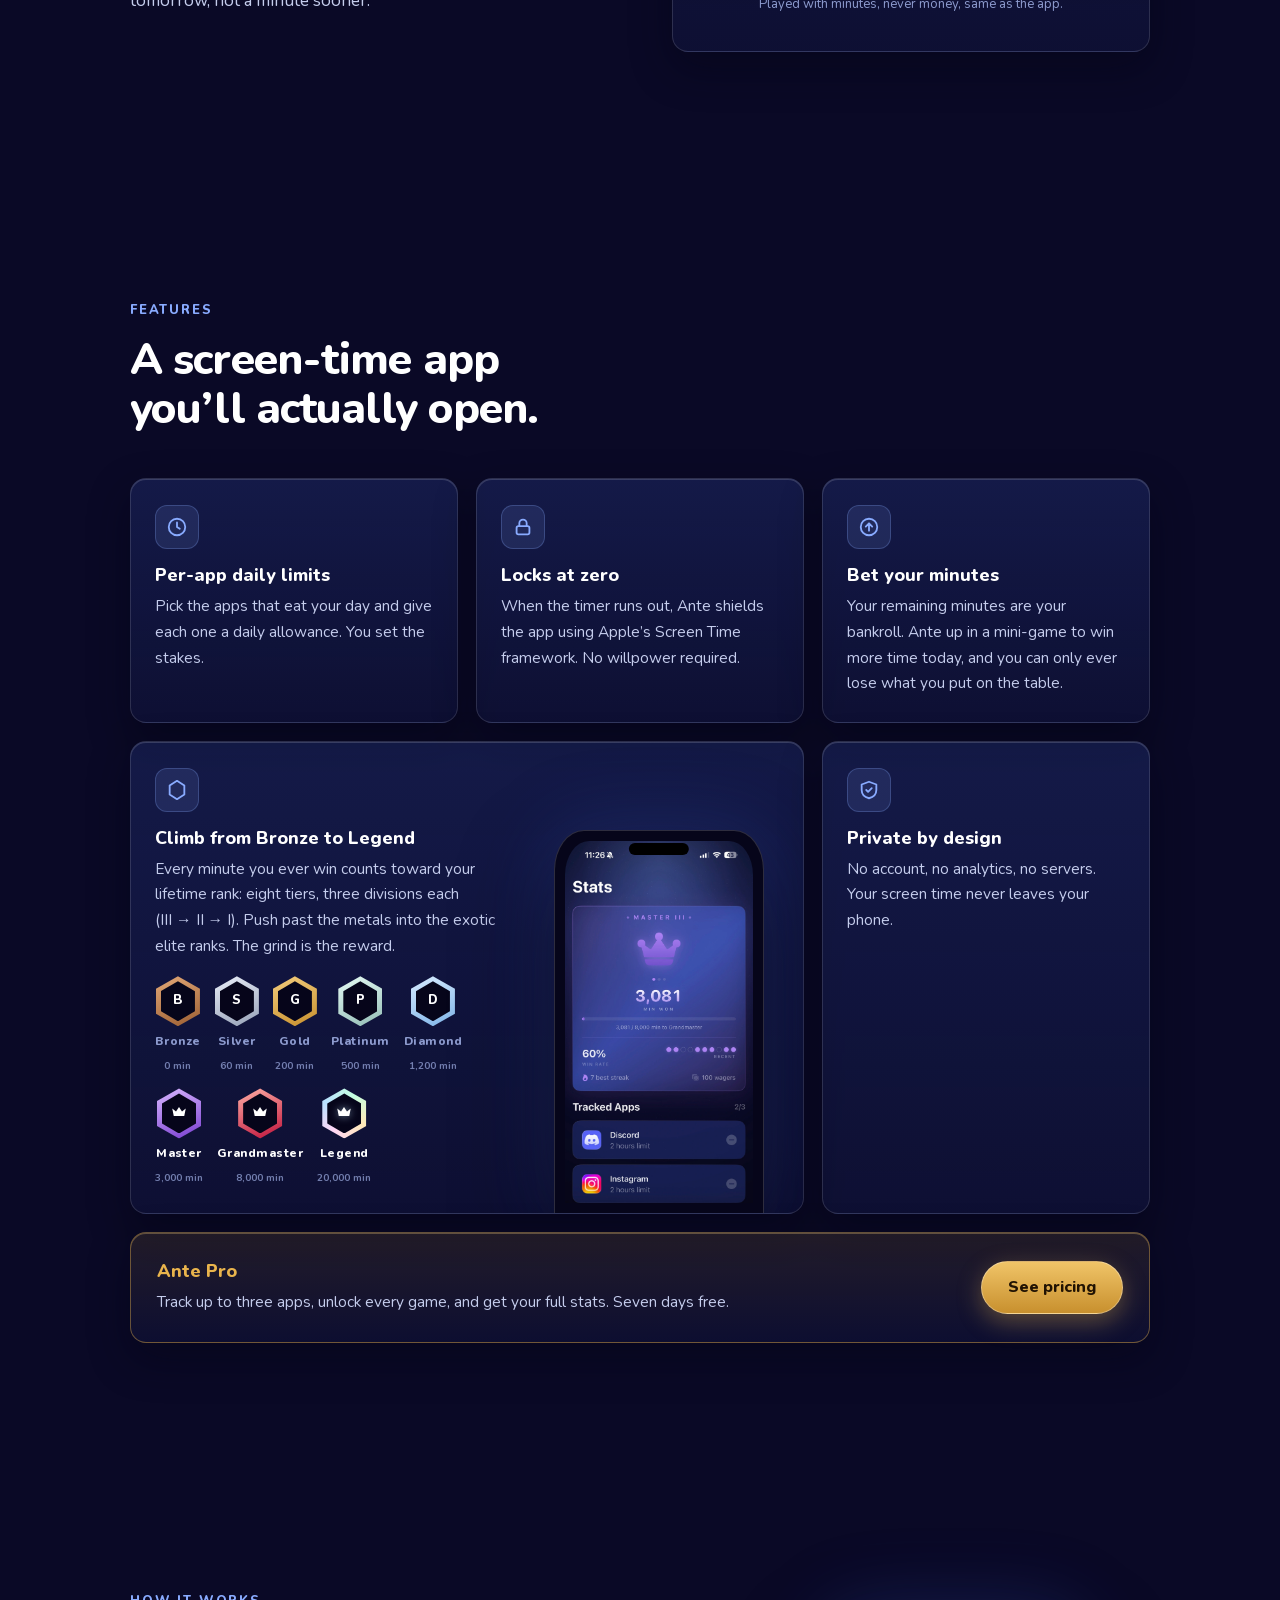
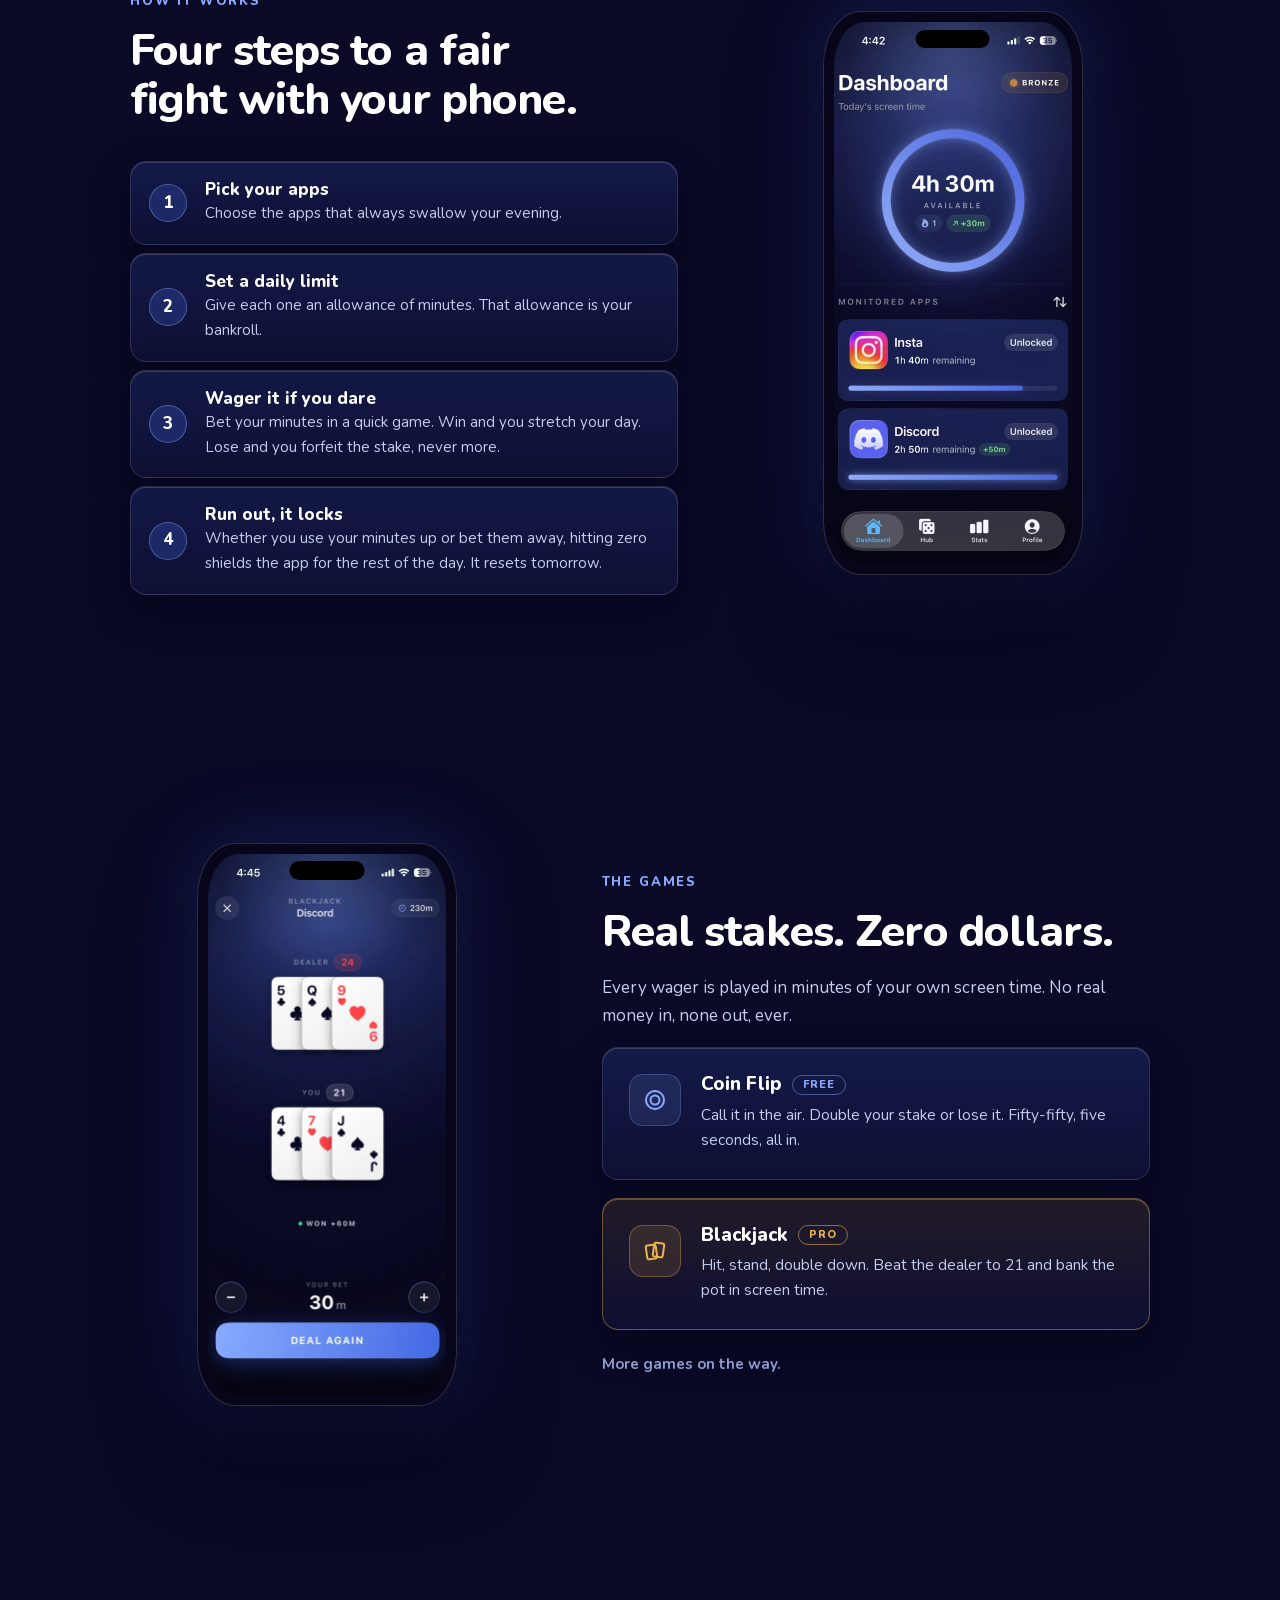
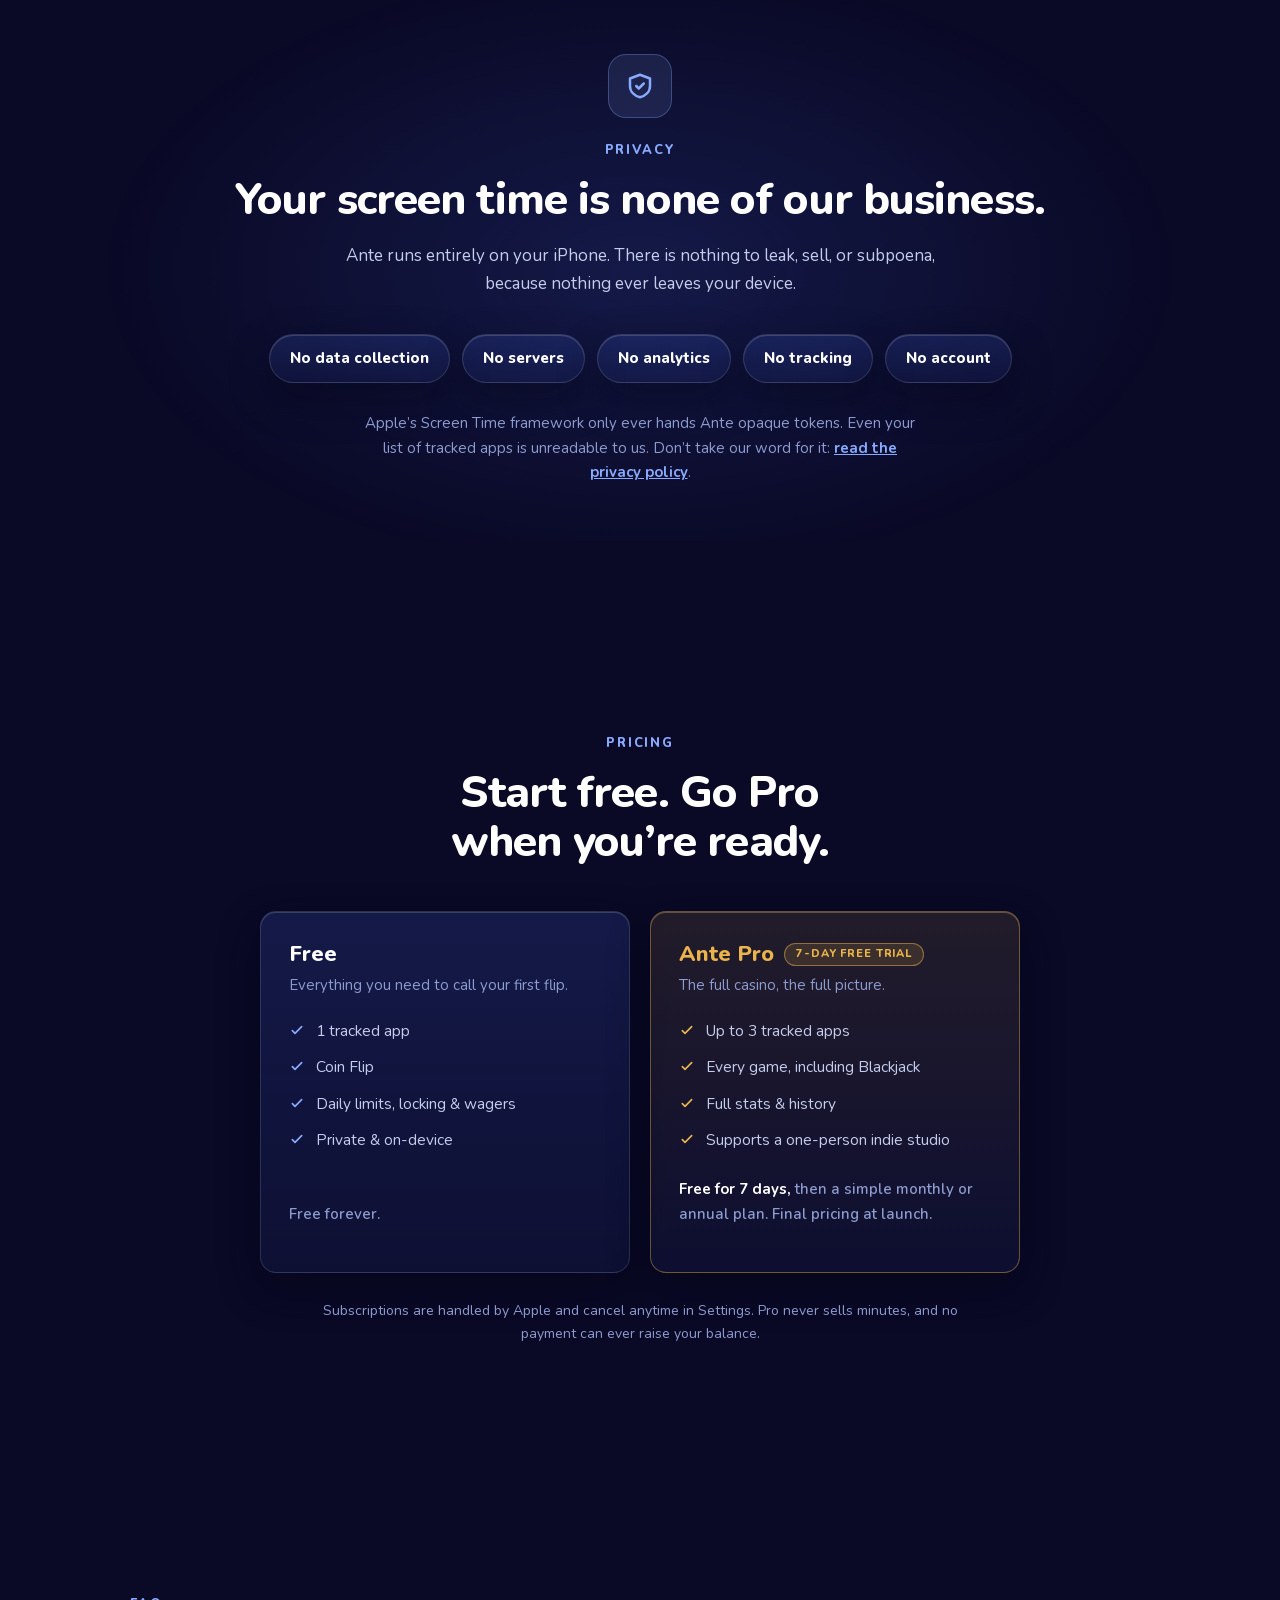
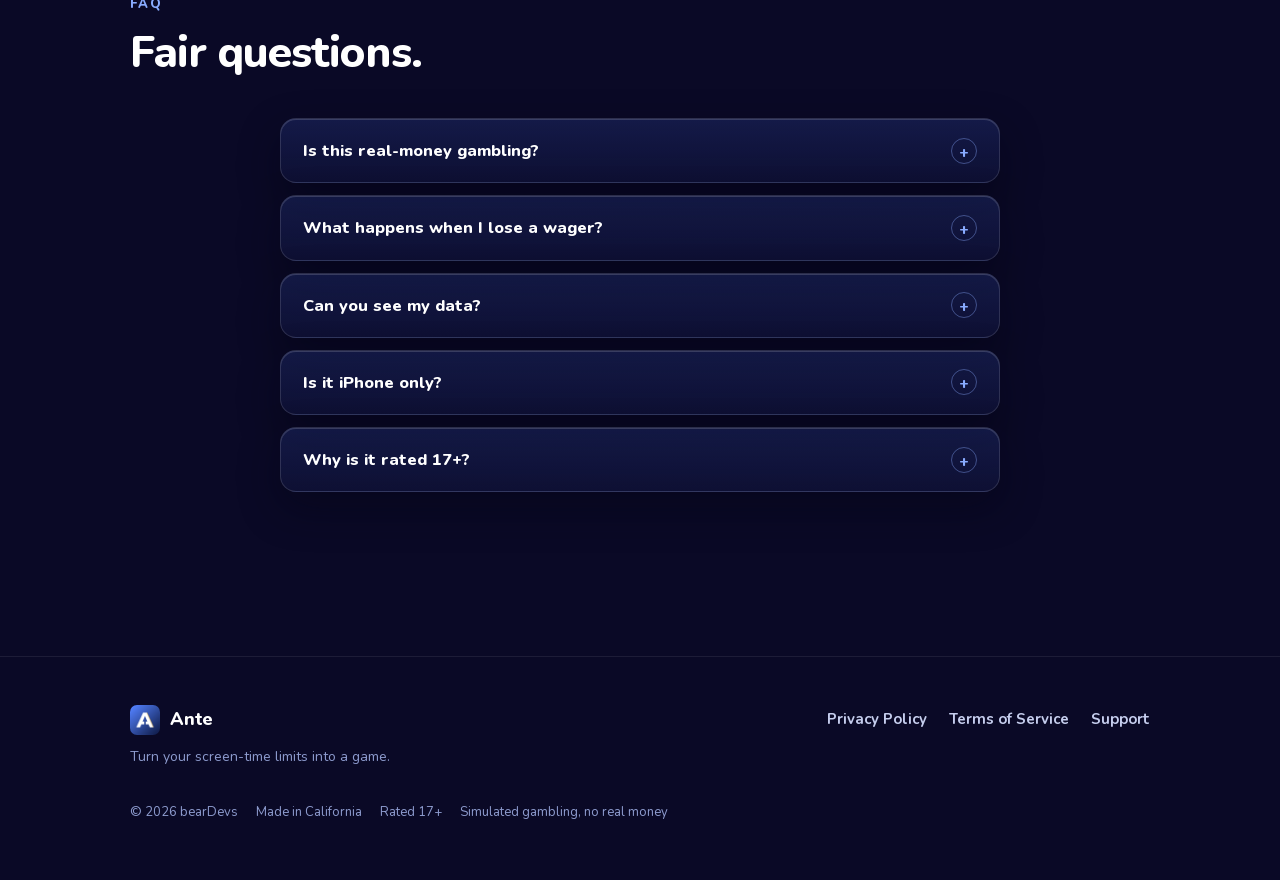
==== commit 98c1bc0c: "don't remember" ====
--- a/index.html
+++ b/index.html
@@ -242,13 +242,17 @@
         <div class="feature feature--wide feature--rank card reveal">
           <div class="rank-copy">
             <div class="icon" aria-hidden="true"><svg viewBox="0 0 24 24" width="22" height="22" fill="none" stroke="currentColor" stroke-width="2" stroke-linecap="round" stroke-linejoin="round"><path d="M12 2l8 5v10l-8 5-8-5V7z"/></svg></div>
-            <h3>Climb from Bronze to Diamond</h3>
-            <p>Every minute you ever win counts toward your lifetime rank. The grind is the reward.</p>
+            <h3>Climb from Bronze to Legend</h3>
+            <p>Every minute you ever win counts toward your lifetime rank: eight tiers, three divisions each (III&nbsp;→&nbsp;II&nbsp;→&nbsp;I). Push past the metals into the exotic elite ranks. The grind is the reward.</p>
             <div class="rank-row">
-              <span class="rank-badge"><span class="hex hex--bronze"><span>B</span></span>Bronze</span>
-              <span class="rank-badge"><span class="hex hex--silver"><span>S</span></span>Silver</span>
-              <span class="rank-badge"><span class="hex hex--gold"><span>G</span></span>Gold</span>
-              <span class="rank-badge"><span class="hex hex--diamond"><span>D</span></span>Diamond</span>
+              <span class="rank-badge"><span class="hex hex--bronze"><span>B</span></span>Bronze<small>0 min</small></span>
+              <span class="rank-badge"><span class="hex hex--silver"><span>S</span></span>Silver<small>60 min</small></span>
+              <span class="rank-badge"><span class="hex hex--gold"><span>G</span></span>Gold<small>200 min</small></span>
+              <span class="rank-badge"><span class="hex hex--platinum"><span>P</span></span>Platinum<small>500 min</small></span>
+              <span class="rank-badge"><span class="hex hex--diamond"><span>D</span></span>Diamond<small>1,200 min</small></span>
+              <span class="rank-badge rank-badge--exotic"><span class="hex hex--master"><span><svg viewBox="0 0 24 24" width="18" height="18" fill="currentColor" aria-hidden="true"><path d="M5 16L3 6l5 4 4-6 4 6 5-4-2 10H5z"/></svg></span></span>Master<small>3,000 min</small></span>
+              <span class="rank-badge rank-badge--exotic"><span class="hex hex--grandmaster"><span><svg viewBox="0 0 24 24" width="18" height="18" fill="currentColor" aria-hidden="true"><path d="M5 16L3 6l5 4 4-6 4 6 5-4-2 10H5z"/></svg></span></span>Grandmaster<small>8,000 min</small></span>
+              <span class="rank-badge rank-badge--exotic"><span class="hex hex--legend"><span><svg viewBox="0 0 24 24" width="18" height="18" fill="currentColor" aria-hidden="true"><path d="M5 16L3 6l5 4 4-6 4 6 5-4-2 10H5z"/></svg></span></span>Legend<small>20,000 min</small></span>
             </div>
           </div>
           <div class="rank-device device">
--- a/assets/site.css
+++ b/assets/site.css
@@ -620,7 +620,14 @@
 .hex--bronze { background: linear-gradient(160deg, #e2a877, #9c5f33); }
 .hex--silver { background: linear-gradient(160deg, #e8edf7, #97a2b8); }
 .hex--gold { background: linear-gradient(160deg, #f3cd7d, var(--gold-deep)); }
+.hex--platinum { background: linear-gradient(160deg, #e6fbf4, #93bdb6); }
 .hex--diamond { background: linear-gradient(160deg, #d8ecff, #7fb4e8); }
+/* Exotic elite tiers break the metal ramp */
+.hex--master { background: linear-gradient(160deg, #d9b8ff, #7a3fd0); }
+.hex--grandmaster { background: linear-gradient(160deg, #ffb0a6, #c0143c); }
+.hex--legend {
+  background: conic-gradient(from 210deg, #ffd6f5, #b8e1ff, #c4ffe0, #ffe9b8, #ffd6f5);
+}
 .rank-badge .hex span {
   width: 34px;
   height: 40px;
@@ -631,12 +638,29 @@
   color: var(--ink);
   font-size: 0.8125rem;
 }
+.rank-badge small {
+  font-size: 0.625rem;
+  font-weight: 700;
+  letter-spacing: 0;
+  color: var(--dim);
+  opacity: 0.8;
+}
+/* Exotic badges glow and carry a crown emblem instead of a letter */
+.rank-badge--exotic { color: var(--ink); }
+.rank-badge--exotic .hex {
+  box-shadow: 0 0 0 1px rgba(255, 255, 255, 0.28), 0 4px 16px rgba(0, 0, 0, 0.35);
+}
+.hex--master span { color: #d9b8ff; }
+.hex--grandmaster span { color: #ff9d92; }
+.hex--legend span { color: #cfe8ff; }
+.hex--legend span svg { filter: drop-shadow(0 0 4px rgba(184, 225, 255, 0.6)); }
 .rank-device {
   width: min(210px, 60vw);
   margin: 0 auto;
+  align-self: end; /* bleed off the card's bottom edge, not float mid-card */
   border-radius: clamp(30px, 13.5%, 40px) clamp(30px, 13.5%, 40px) 0 0;
   border-bottom: none;
-  aspect-ratio: 1179 / 1700; /* cropped peek */
+  aspect-ratio: 1179 / 2150; /* tall cropped peek */
 }
 .rank-device img { object-position: top; border-radius: clamp(24px, 11%, 34px) clamp(24px, 11%, 34px) 0 0; }
 .feature--pro { padding: 28px 26px; }
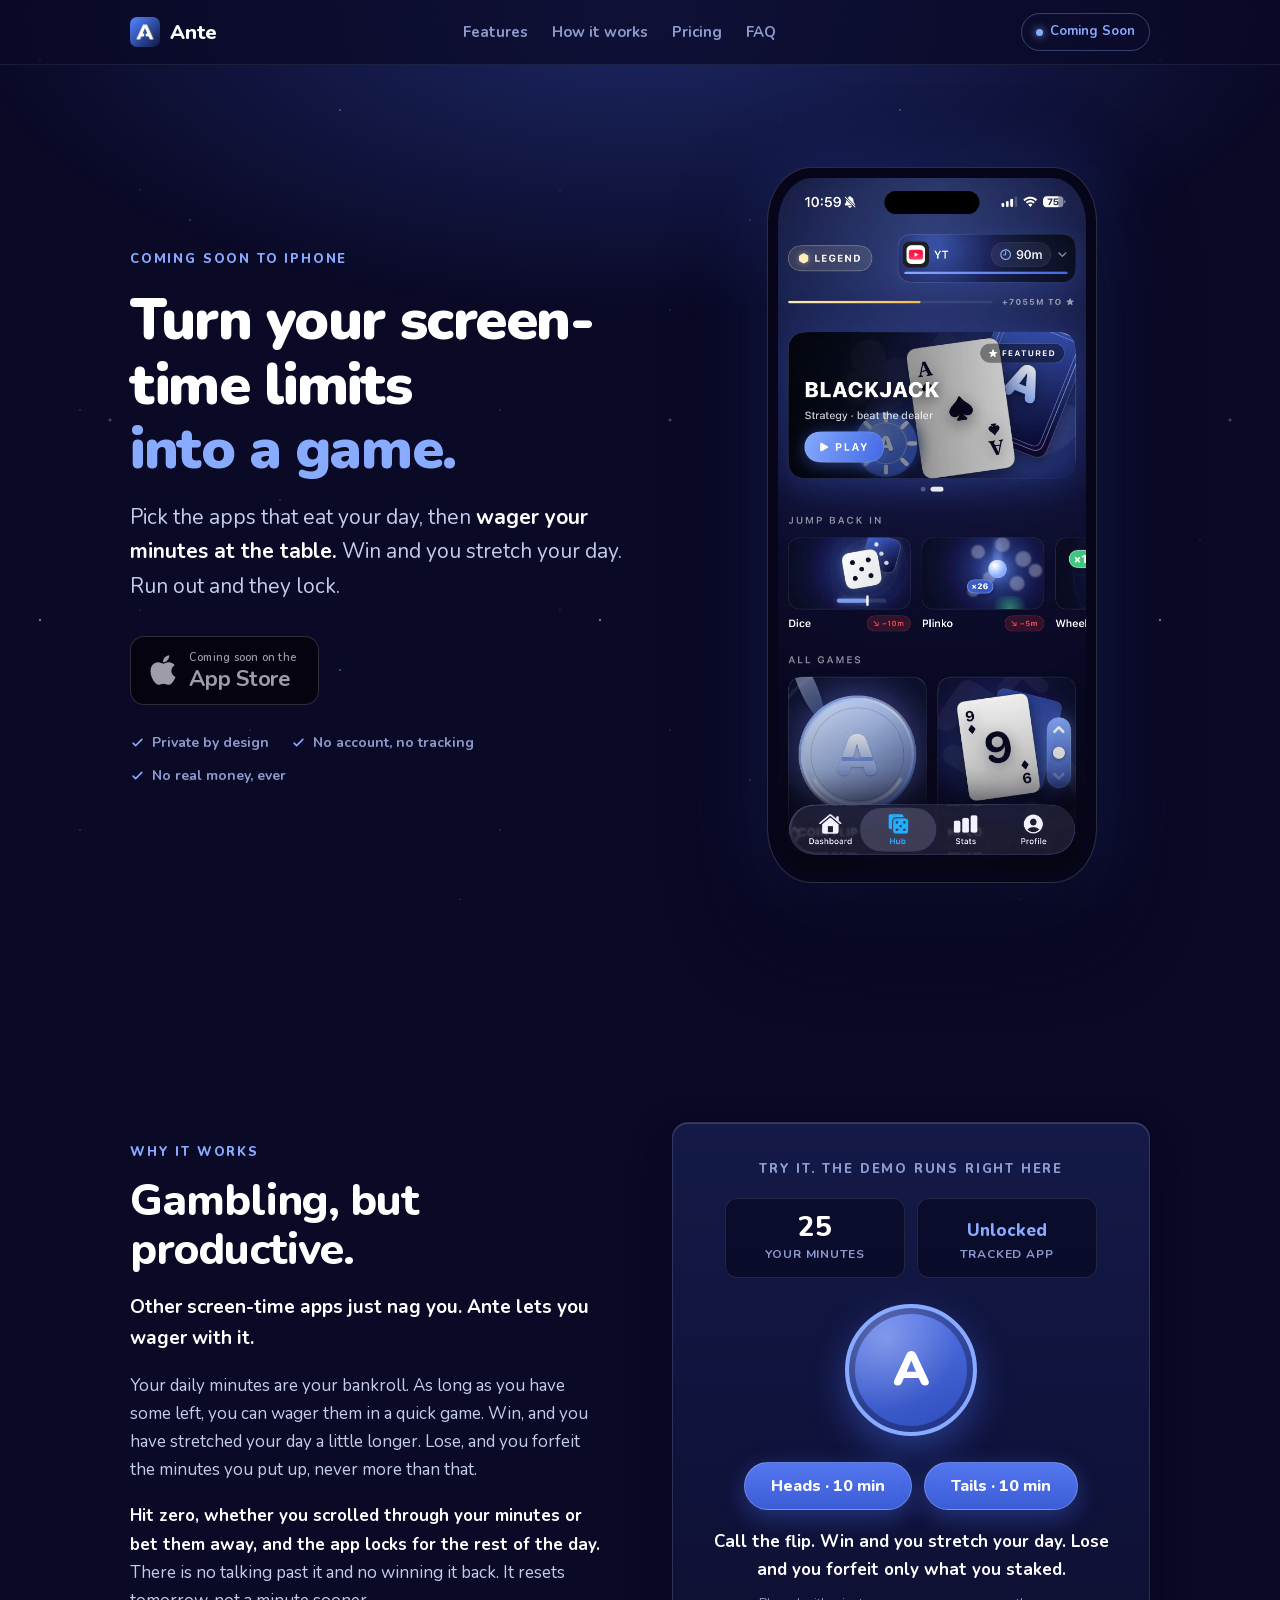
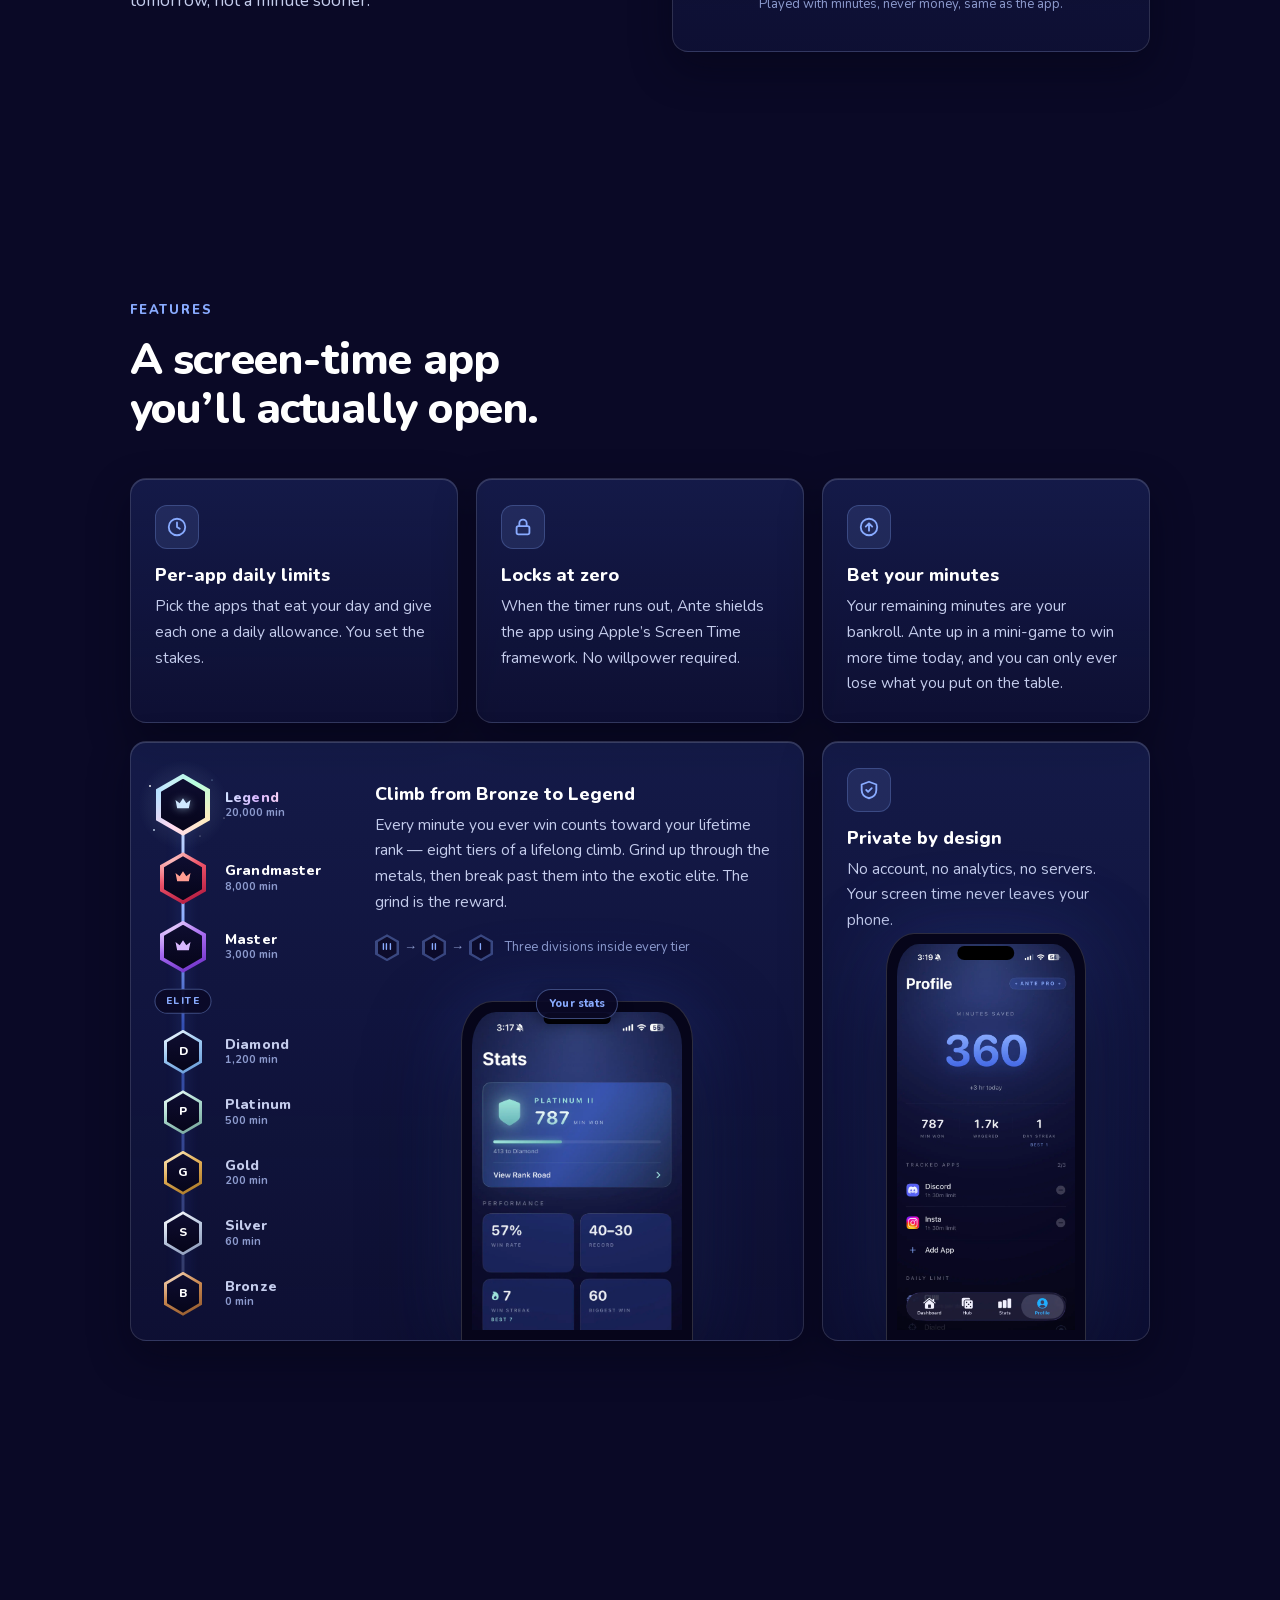
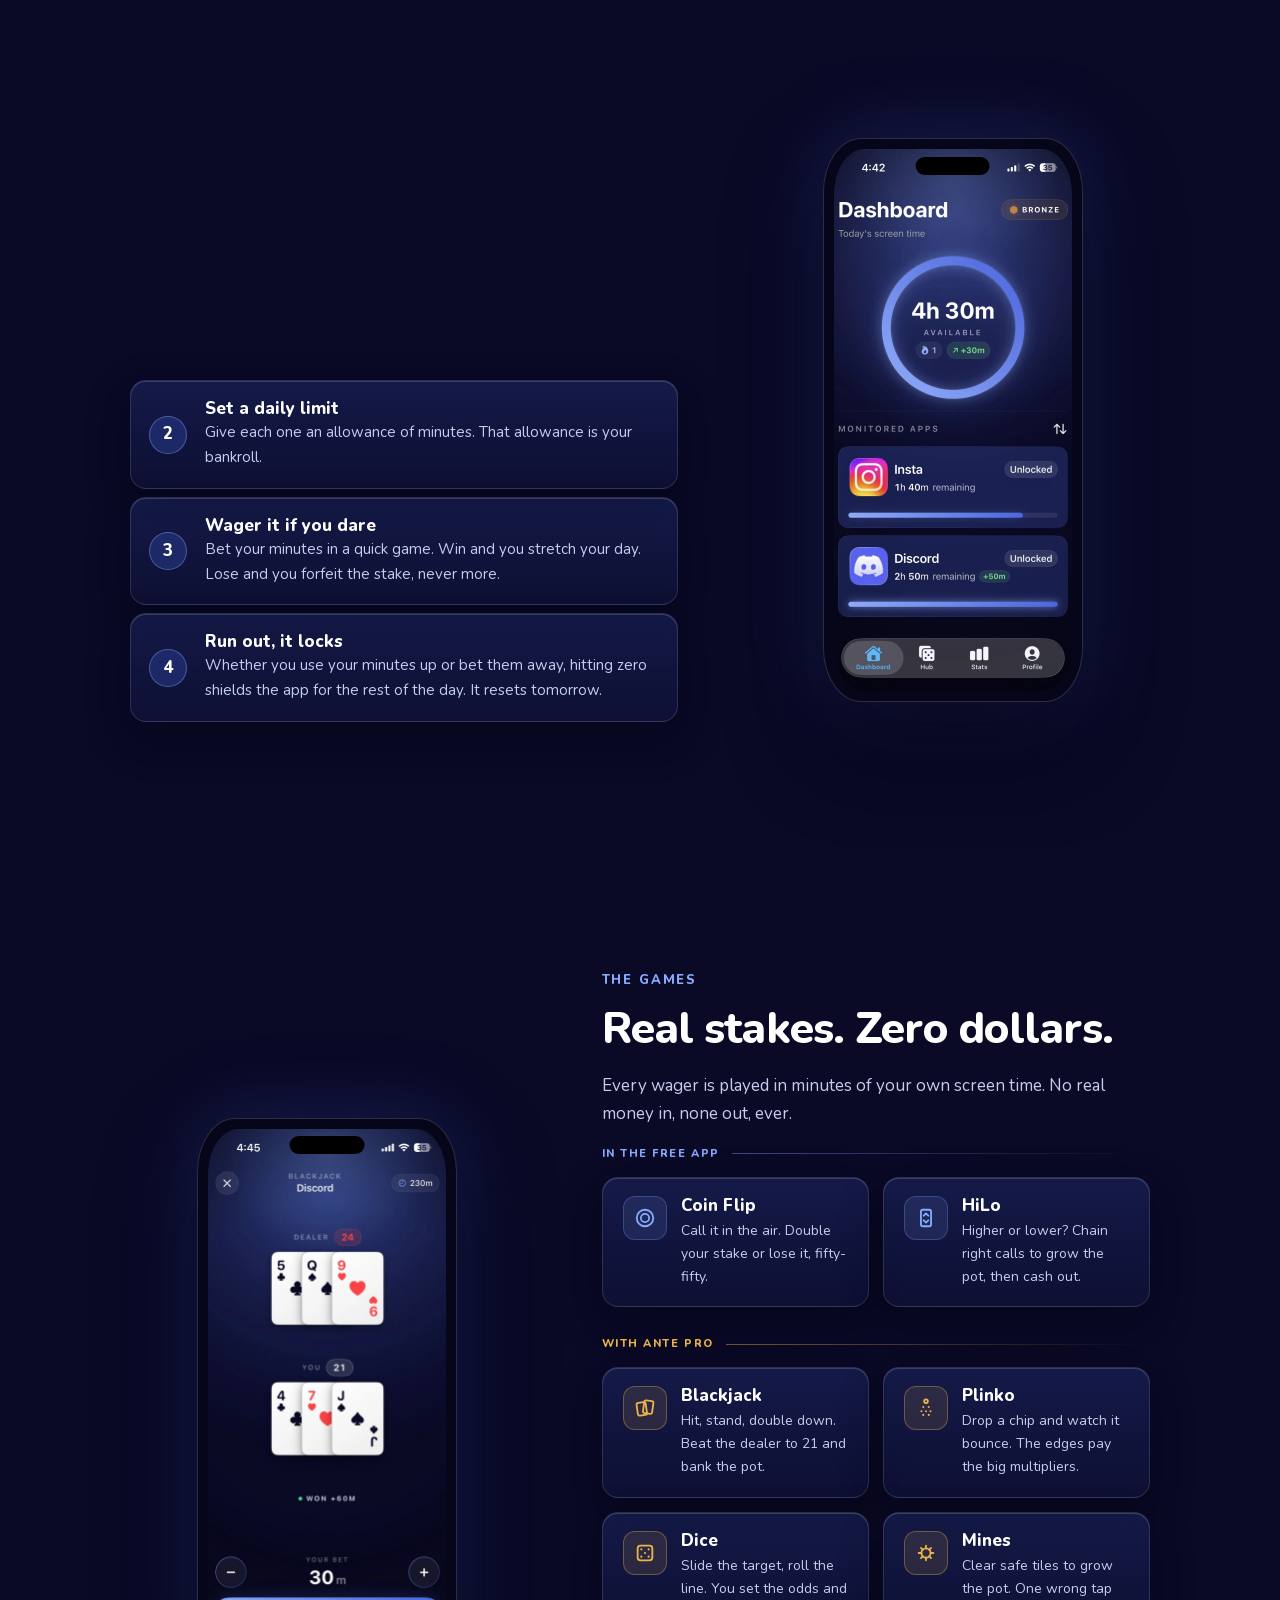
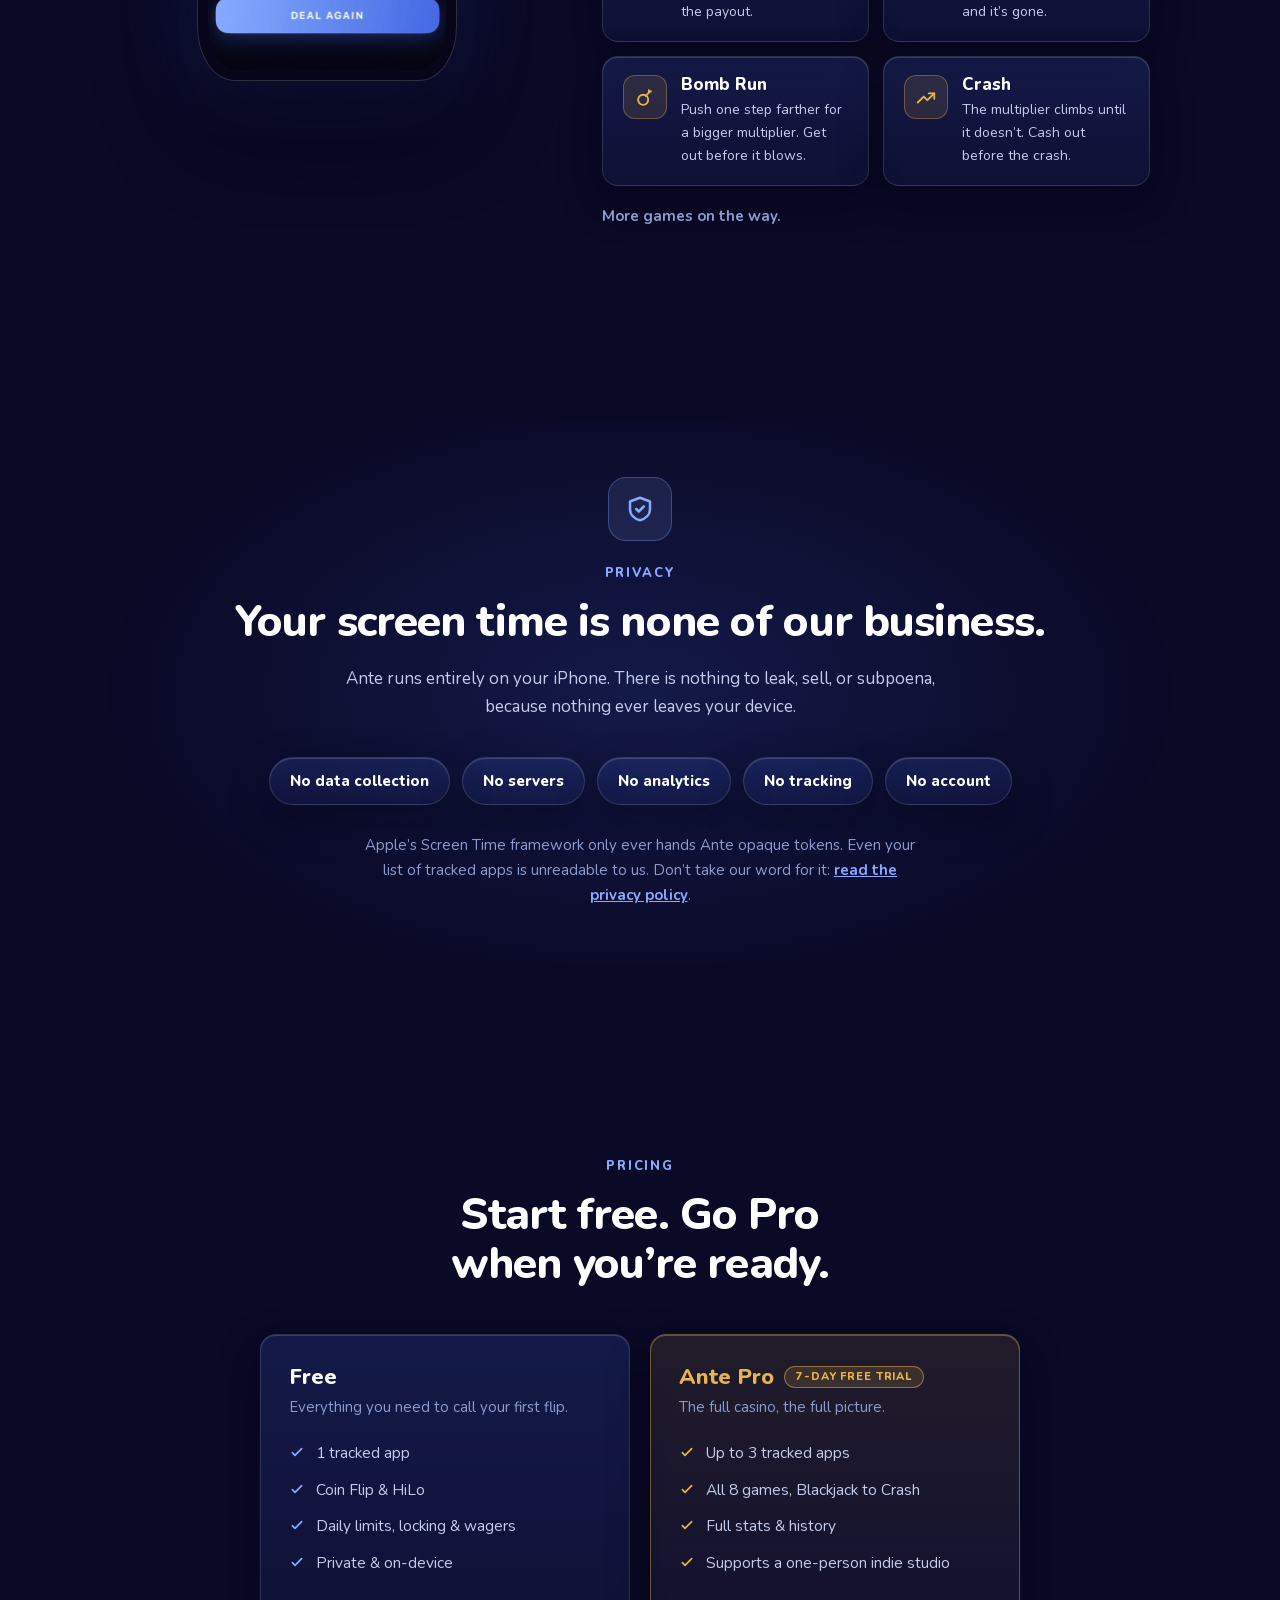
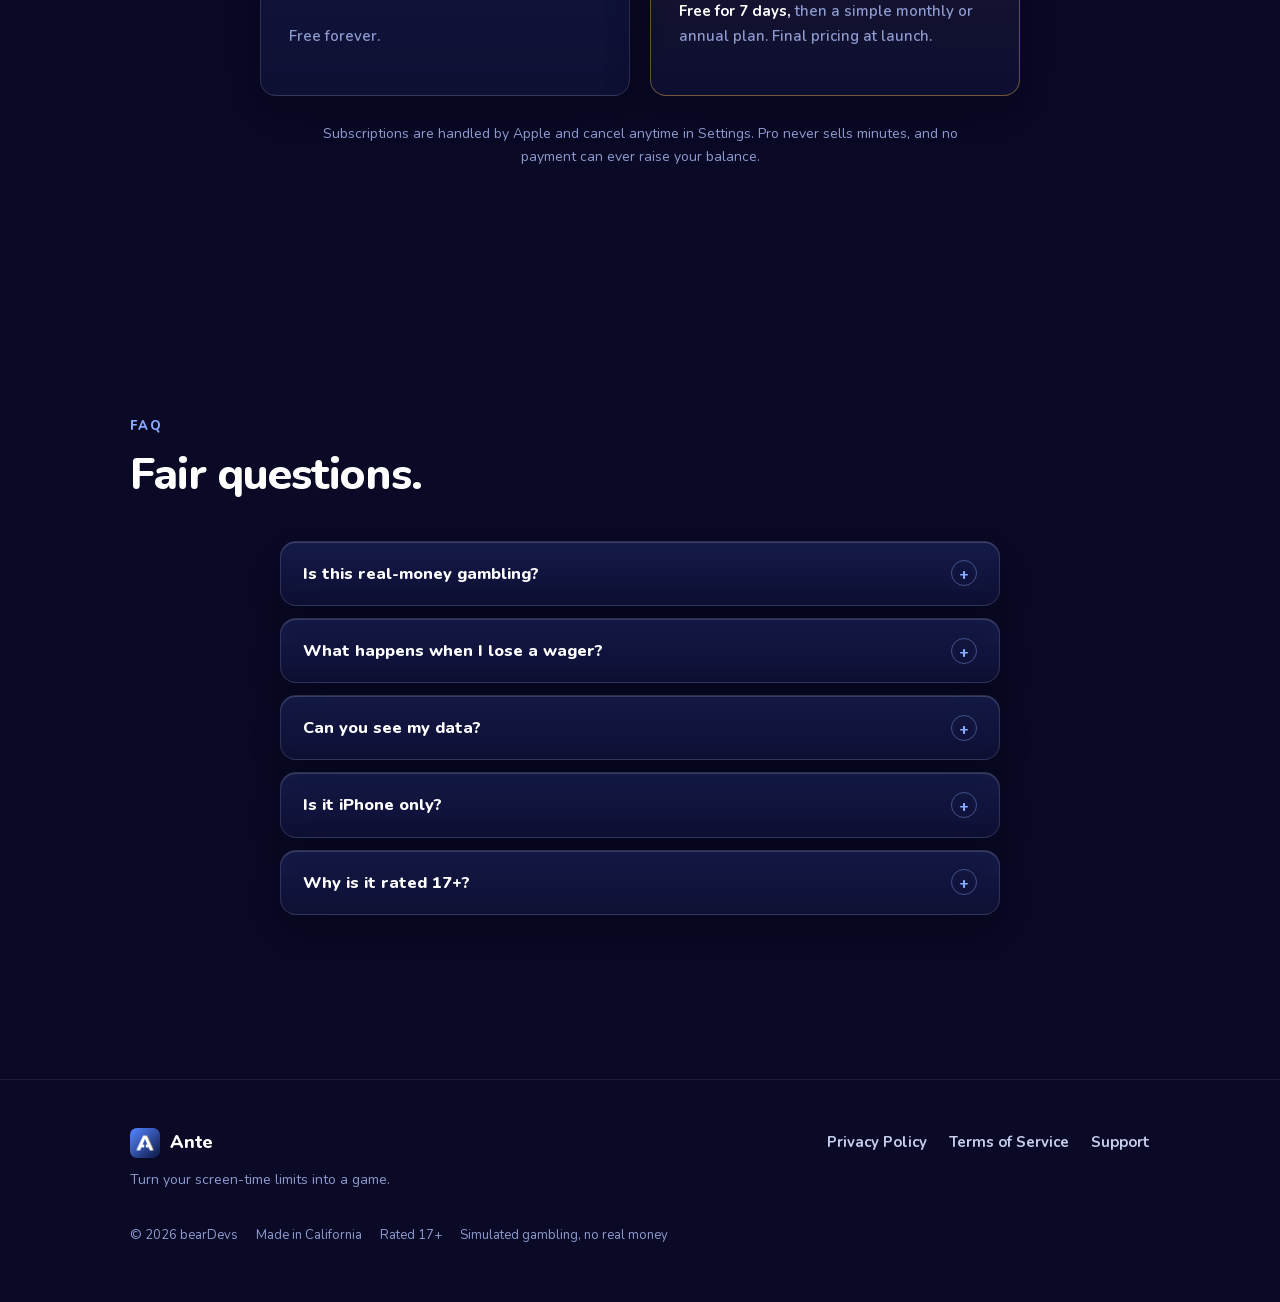
==== commit 41f4be07: "updated website" ====
--- a/index.html
+++ b/index.html
@@ -241,37 +241,78 @@
         </div>
         <div class="feature feature--wide feature--rank card reveal">
           <div class="rank-copy">
-            <div class="icon" aria-hidden="true"><svg viewBox="0 0 24 24" width="22" height="22" fill="none" stroke="currentColor" stroke-width="2" stroke-linecap="round" stroke-linejoin="round"><path d="M12 2l8 5v10l-8 5-8-5V7z"/></svg></div>
             <h3>Climb from Bronze to Legend</h3>
-            <p>Every minute you ever win counts toward your lifetime rank: eight tiers, three divisions each (III&nbsp;→&nbsp;II&nbsp;→&nbsp;I). Push past the metals into the exotic elite ranks. The grind is the reward.</p>
-            <div class="rank-row">
-              <span class="rank-badge"><span class="hex hex--bronze"><span>B</span></span>Bronze<small>0 min</small></span>
-              <span class="rank-badge"><span class="hex hex--silver"><span>S</span></span>Silver<small>60 min</small></span>
-              <span class="rank-badge"><span class="hex hex--gold"><span>G</span></span>Gold<small>200 min</small></span>
-              <span class="rank-badge"><span class="hex hex--platinum"><span>P</span></span>Platinum<small>500 min</small></span>
-              <span class="rank-badge"><span class="hex hex--diamond"><span>D</span></span>Diamond<small>1,200 min</small></span>
-              <span class="rank-badge rank-badge--exotic"><span class="hex hex--master"><span><svg viewBox="0 0 24 24" width="18" height="18" fill="currentColor" aria-hidden="true"><path d="M5 16L3 6l5 4 4-6 4 6 5-4-2 10H5z"/></svg></span></span>Master<small>3,000 min</small></span>
-              <span class="rank-badge rank-badge--exotic"><span class="hex hex--grandmaster"><span><svg viewBox="0 0 24 24" width="18" height="18" fill="currentColor" aria-hidden="true"><path d="M5 16L3 6l5 4 4-6 4 6 5-4-2 10H5z"/></svg></span></span>Grandmaster<small>8,000 min</small></span>
-              <span class="rank-badge rank-badge--exotic"><span class="hex hex--legend"><span><svg viewBox="0 0 24 24" width="18" height="18" fill="currentColor" aria-hidden="true"><path d="M5 16L3 6l5 4 4-6 4 6 5-4-2 10H5z"/></svg></span></span>Legend<small>20,000 min</small></span>
-            </div>
-          </div>
+            <p>Every minute you ever win counts toward your lifetime rank — eight tiers of a lifelong climb. Grind up through the metals, then break past them into the exotic elite. The grind is the reward.</p>
+            <div class="rank-divisions">
+              <span class="rank-divisions-hexes" aria-hidden="true">
+                <span class="div-hex"><span>III</span></span>
+                <span class="div-arrow">→</span>
+                <span class="div-hex"><span>II</span></span>
+                <span class="div-arrow">→</span>
+                <span class="div-hex"><span>I</span></span>
+              </span>
+              <span class="div-caption">Three divisions inside every tier</span>
+            </div>
+          </div>
+          <ol class="rank-ladder" aria-label="Rank tiers from Bronze to Legend">
+            <li class="rung rung--metal" style="--i:0">
+              <span class="node"><span class="hex hex--bronze"><span aria-hidden="true">B</span></span></span>
+              <span class="rung-label"><span class="rung-name">Bronze</span><span class="rung-min">0 min</span></span>
+            </li>
+            <li class="rung rung--metal" style="--i:1">
+              <span class="node"><span class="hex hex--silver"><span aria-hidden="true">S</span></span></span>
+              <span class="rung-label"><span class="rung-name">Silver</span><span class="rung-min">60 min</span></span>
+            </li>
+            <li class="rung rung--metal" style="--i:2">
+              <span class="node"><span class="hex hex--gold"><span aria-hidden="true">G</span></span></span>
+              <span class="rung-label"><span class="rung-name">Gold</span><span class="rung-min">200 min</span></span>
+            </li>
+            <li class="rung rung--metal" style="--i:3">
+              <span class="node"><span class="hex hex--platinum"><span aria-hidden="true">P</span></span></span>
+              <span class="rung-label"><span class="rung-name">Platinum</span><span class="rung-min">500 min</span></span>
+            </li>
+            <li class="rung rung--metal" style="--i:4">
+              <span class="node"><span class="hex hex--diamond"><span aria-hidden="true">D</span></span></span>
+              <span class="rung-label"><span class="rung-name">Diamond</span><span class="rung-min">1,200 min</span></span>
+            </li>
+            <li class="rung-divider" aria-hidden="true"><span>Elite</span></li>
+            <li class="rung rung--exotic" style="--i:5">
+              <span class="node"><span class="hex hex--master"><span aria-hidden="true"><svg viewBox="0 0 24 24" width="20" height="20" fill="currentColor"><path d="M5 16L3 6l5 4 4-6 4 6 5-4-2 10H5z"/></svg></span></span></span>
+              <span class="rung-label"><span class="rung-name">Master</span><span class="rung-min">3,000 min</span></span>
+            </li>
+            <li class="rung rung--exotic" style="--i:6">
+              <span class="node"><span class="hex hex--grandmaster"><span aria-hidden="true"><svg viewBox="0 0 24 24" width="20" height="20" fill="currentColor"><path d="M5 16L3 6l5 4 4-6 4 6 5-4-2 10H5z"/></svg></span></span></span>
+              <span class="rung-label"><span class="rung-name">Grandmaster</span><span class="rung-min">8,000 min</span></span>
+            </li>
+            <li class="rung rung--exotic rung--legend" style="--i:7">
+              <span class="node"><span class="hex hex--legend"><span aria-hidden="true"><svg viewBox="0 0 24 24" width="20" height="20" fill="currentColor"><path d="M5 16L3 6l5 4 4-6 4 6 5-4-2 10H5z"/></svg></span></span></span>
+              <span class="rung-label"><span class="rung-name">Legend</span><span class="rung-min">20,000 min</span></span>
+            </li>
+          </ol>
           <div class="rank-device device">
+            <span class="rank-device-tag" aria-hidden="true">Your stats</span>
             <picture>
               <source srcset="/assets/screens/player-card.webp" type="image/webp">
               <img src="/assets/screens/player-card.jpeg" alt="Ante's player card: rank badge, lifetime minutes won, and win streak" width="1179" height="2556" loading="lazy">
             </picture>
           </div>
         </div>
-        <div class="feature card reveal" style="--d:1">
+        <div class="feature feature--private card reveal" style="--d:1">
           <div class="icon" aria-hidden="true"><svg viewBox="0 0 24 24" width="22" height="22" fill="none" stroke="currentColor" stroke-width="2" stroke-linecap="round" stroke-linejoin="round"><path d="M12 3l8 3v6c0 4.5-3.4 7.8-8 9-4.6-1.2-8-4.5-8-9V6z"/><path d="M9 12l2 2 4-4"/></svg></div>
           <h3>Private by design</h3>
           <p>No account, no analytics, no servers. Your screen time never leaves your phone.</p>
+          <div class="private-device device">
+            <picture>
+              <source srcset="/assets/screens/profile.webp" type="image/webp">
+              <img src="/assets/screens/privacy.jpeg" alt="Ante's privacy settings: no account, no analytics, all data kept on-device" width="1179" height="2556" loading="lazy">
+            </picture>
+          </div>
         </div>
         <div class="feature feature--full feature--pro card card--gold reveal">
           <div class="pro-inner">
             <div>
               <h3>Ante Pro</h3>
-              <p>Track up to three apps, unlock every game, and get your full stats. Seven days free.</p>
+              <p>Track up to three apps, unlock all eight games, and get your full stats. Seven days free.</p>
             </div>
             <a class="btn btn--gold" href="#pricing">See pricing</a>
           </div>
@@ -320,21 +361,69 @@
           <p>Every wager is played in minutes of your own screen time. No real money in, none out, ever.</p>
         </div>
         <div class="game-cards">
-          <div class="game-card card reveal">
-            <div class="icon" aria-hidden="true"><svg viewBox="0 0 24 24" width="24" height="24" fill="none" stroke="currentColor" stroke-width="2" stroke-linecap="round" stroke-linejoin="round"><circle cx="12" cy="12" r="9"/><circle cx="12" cy="12" r="4.5"/></svg></div>
-            <div>
-              <h3>Coin Flip <span class="tier-tag">Free</span></h3>
-              <p>Call it in the air. Double your stake or lose it. Fifty-fifty, five seconds, all in.</p>
-            </div>
-          </div>
-          <div class="game-card game-card--gold card card--gold reveal" style="--d:1">
-            <div class="icon" aria-hidden="true"><svg viewBox="0 0 24 24" width="24" height="24" fill="none" stroke="currentColor" stroke-width="2" stroke-linecap="round" stroke-linejoin="round"><rect x="3.5" y="6" width="10" height="14" rx="2" transform="rotate(-8 8.5 13)"/><rect x="10.5" y="4" width="10" height="14" rx="2" transform="rotate(8 15.5 11)"/></svg></div>
-            <div>
-              <h3>Blackjack <span class="tier-tag tier-tag--gold">Pro</span></h3>
-              <p>Hit, stand, double down. Beat the dealer to 21 and bank the pot in screen time.</p>
-            </div>
-          </div>
-          <p class="games-more reveal" style="--d:2">More games on the way.</p>
+          <p class="game-group-label reveal">In the free app</p>
+          <div class="game-grid">
+            <div class="game-card card reveal">
+              <div class="icon" aria-hidden="true"><svg viewBox="0 0 24 24" width="22" height="22" fill="none" stroke="currentColor" stroke-width="2" stroke-linecap="round" stroke-linejoin="round"><circle cx="12" cy="12" r="9"/><circle cx="12" cy="12" r="4.5"/></svg></div>
+              <div>
+                <h3>Coin Flip</h3>
+                <p>Call it in the air. Double your stake or lose it, fifty-fifty.</p>
+              </div>
+            </div>
+            <div class="game-card card reveal" style="--d:1">
+              <div class="icon" aria-hidden="true"><svg viewBox="0 0 24 24" width="22" height="22" fill="none" stroke="currentColor" stroke-width="2" stroke-linecap="round" stroke-linejoin="round"><rect x="6.5" y="3" width="11" height="18" rx="2"/><path d="M9.5 9.5 12 7l2.5 2.5"/><path d="M9.5 14.5 12 17l2.5-2.5"/></svg></div>
+              <div>
+                <h3>HiLo</h3>
+                <p>Higher or lower? Chain right calls to grow the pot, then cash out.</p>
+              </div>
+            </div>
+          </div>
+          <p class="game-group-label game-group-label--gold reveal">With Ante Pro</p>
+          <div class="game-grid">
+            <div class="game-card game-card--gold card reveal">
+              <div class="icon" aria-hidden="true"><svg viewBox="0 0 24 24" width="22" height="22" fill="none" stroke="currentColor" stroke-width="2" stroke-linecap="round" stroke-linejoin="round"><rect x="3.5" y="6" width="10" height="14" rx="2" transform="rotate(-8 8.5 13)"/><rect x="10.5" y="4" width="10" height="14" rx="2" transform="rotate(8 15.5 11)"/></svg></div>
+              <div>
+                <h3>Blackjack</h3>
+                <p>Hit, stand, double down. Beat the dealer to 21 and bank the pot.</p>
+              </div>
+            </div>
+            <div class="game-card game-card--gold card reveal" style="--d:1">
+              <div class="icon" aria-hidden="true"><svg viewBox="0 0 24 24" width="22" height="22" fill="none" stroke="currentColor" stroke-width="2" stroke-linecap="round" stroke-linejoin="round"><circle cx="12" cy="4.5" r="2"/><circle cx="9" cy="11" r="1.1" fill="currentColor" stroke="none"/><circle cx="15" cy="11" r="1.1" fill="currentColor" stroke="none"/><circle cx="7" cy="15.5" r="1.1" fill="currentColor" stroke="none"/><circle cx="12" cy="15.5" r="1.1" fill="currentColor" stroke="none"/><circle cx="17" cy="15.5" r="1.1" fill="currentColor" stroke="none"/><circle cx="9" cy="19.5" r="1.1" fill="currentColor" stroke="none"/><circle cx="15" cy="19.5" r="1.1" fill="currentColor" stroke="none"/></svg></div>
+              <div>
+                <h3>Plinko</h3>
+                <p>Drop a chip and watch it bounce. The edges pay the big multipliers.</p>
+              </div>
+            </div>
+            <div class="game-card game-card--gold card reveal" style="--d:2">
+              <div class="icon" aria-hidden="true"><svg viewBox="0 0 24 24" width="22" height="22" fill="none" stroke="currentColor" stroke-width="2" stroke-linecap="round" stroke-linejoin="round"><rect x="4" y="4" width="16" height="16" rx="3"/><circle cx="8" cy="8" r="1.2" fill="currentColor" stroke="none"/><circle cx="16" cy="8" r="1.2" fill="currentColor" stroke="none"/><circle cx="12" cy="12" r="1.2" fill="currentColor" stroke="none"/><circle cx="8" cy="16" r="1.2" fill="currentColor" stroke="none"/><circle cx="16" cy="16" r="1.2" fill="currentColor" stroke="none"/></svg></div>
+              <div>
+                <h3>Dice</h3>
+                <p>Slide the target, roll the line. You set the odds and the payout.</p>
+              </div>
+            </div>
+            <div class="game-card game-card--gold card reveal" style="--d:3">
+              <div class="icon" aria-hidden="true"><svg viewBox="0 0 24 24" width="22" height="22" fill="none" stroke="currentColor" stroke-width="2" stroke-linecap="round" stroke-linejoin="round"><circle cx="12" cy="12" r="5"/><path d="M12 7V4M12 17v3M17 12h3M7 12H4M15.5 8.5l2-2M8.5 8.5l-2-2M15.5 15.5l2 2M8.5 15.5l-2 2"/></svg></div>
+              <div>
+                <h3>Mines</h3>
+                <p>Clear safe tiles to grow the pot. One wrong tap and it’s gone.</p>
+              </div>
+            </div>
+            <div class="game-card game-card--gold card reveal" style="--d:4">
+              <div class="icon" aria-hidden="true"><svg viewBox="0 0 24 24" width="22" height="22" fill="none" stroke="currentColor" stroke-width="2" stroke-linecap="round" stroke-linejoin="round"><circle cx="10" cy="15" r="5.5"/><path d="M13 11c.8-1.7 2.3-2.3 3.4-4.2"/><path d="M16.4 6.8l2.1-1M16.4 6.8l-.2-2.3"/></svg></div>
+              <div>
+                <h3>Bomb Run</h3>
+                <p>Push one step farther for a bigger multiplier. Get out before it blows.</p>
+              </div>
+            </div>
+            <div class="game-card game-card--gold card reveal" style="--d:5">
+              <div class="icon" aria-hidden="true"><svg viewBox="0 0 24 24" width="22" height="22" fill="none" stroke="currentColor" stroke-width="2" stroke-linecap="round" stroke-linejoin="round"><path d="M3 18l6.5-6.5 4 4L21 8"/><path d="M15 8h6v6"/></svg></div>
+              <div>
+                <h3>Crash</h3>
+                <p>The multiplier climbs until it doesn’t. Cash out before the crash.</p>
+              </div>
+            </div>
+          </div>
+          <p class="games-more reveal">More games on the way.</p>
         </div>
       </div>
     </div>
@@ -371,7 +460,7 @@
           <p class="plan-sub">Everything you need to call your first flip.</p>
           <ul>
             <li><svg viewBox="0 0 24 24" width="16" height="16" fill="none" stroke="currentColor" stroke-width="2.5" stroke-linecap="round" stroke-linejoin="round" aria-hidden="true"><path d="M5 13l4 4 10-10"/></svg>1 tracked app</li>
-            <li><svg viewBox="0 0 24 24" width="16" height="16" fill="none" stroke="currentColor" stroke-width="2.5" stroke-linecap="round" stroke-linejoin="round" aria-hidden="true"><path d="M5 13l4 4 10-10"/></svg>Coin Flip</li>
+            <li><svg viewBox="0 0 24 24" width="16" height="16" fill="none" stroke="currentColor" stroke-width="2.5" stroke-linecap="round" stroke-linejoin="round" aria-hidden="true"><path d="M5 13l4 4 10-10"/></svg>Coin Flip &amp; HiLo</li>
             <li><svg viewBox="0 0 24 24" width="16" height="16" fill="none" stroke="currentColor" stroke-width="2.5" stroke-linecap="round" stroke-linejoin="round" aria-hidden="true"><path d="M5 13l4 4 10-10"/></svg>Daily limits, locking &amp; wagers</li>
             <li><svg viewBox="0 0 24 24" width="16" height="16" fill="none" stroke="currentColor" stroke-width="2.5" stroke-linecap="round" stroke-linejoin="round" aria-hidden="true"><path d="M5 13l4 4 10-10"/></svg>Private &amp; on-device</li>
           </ul>
@@ -382,7 +471,7 @@
           <p class="plan-sub">The full casino, the full picture.</p>
           <ul>
             <li><svg viewBox="0 0 24 24" width="16" height="16" fill="none" stroke="currentColor" stroke-width="2.5" stroke-linecap="round" stroke-linejoin="round" aria-hidden="true"><path d="M5 13l4 4 10-10"/></svg>Up to 3 tracked apps</li>
-            <li><svg viewBox="0 0 24 24" width="16" height="16" fill="none" stroke="currentColor" stroke-width="2.5" stroke-linecap="round" stroke-linejoin="round" aria-hidden="true"><path d="M5 13l4 4 10-10"/></svg>Every game, including Blackjack</li>
+            <li><svg viewBox="0 0 24 24" width="16" height="16" fill="none" stroke="currentColor" stroke-width="2.5" stroke-linecap="round" stroke-linejoin="round" aria-hidden="true"><path d="M5 13l4 4 10-10"/></svg>All 8 games, Blackjack to Crash</li>
             <li><svg viewBox="0 0 24 24" width="16" height="16" fill="none" stroke="currentColor" stroke-width="2.5" stroke-linecap="round" stroke-linejoin="round" aria-hidden="true"><path d="M5 13l4 4 10-10"/></svg>Full stats &amp; history</li>
             <li><svg viewBox="0 0 24 24" width="16" height="16" fill="none" stroke="currentColor" stroke-width="2.5" stroke-linecap="round" stroke-linejoin="round" aria-hidden="true"><path d="M5 13l4 4 10-10"/></svg>Supports a one-person indie studio</li>
           </ul>
--- a/assets/site.css
+++ b/assets/site.css
@@ -585,84 +585,326 @@
 }
 .feature--wide { grid-column: span 2; }
 .feature--full { grid-column: 1 / -1; }
+/* ---- Rank card: a vertical "climb" ladder ----
+   Copy sits top-right, the tier ladder is the left spine, and the
+   player-card screenshot hangs off the bottom-right, bleeding off
+   the card edge. One glowing spine threads eight nodes that grow
+   and brighten from Bronze (grounded) up to a haloed Legend. */
 .feature--rank {
   display: grid;
-  grid-template-columns: 1.2fr 0.8fr;
-  gap: 24px;
-  align-items: center;
+  grid-template-columns: 190px 1fr;
+  grid-template-rows: auto 1fr;
+  grid-template-areas:
+    "ladder copy"
+    "ladder phone";
+  column-gap: 30px;
+  row-gap: 14px;
+  align-items: stretch;
   overflow: hidden;
   padding-bottom: 0;
 }
-.feature--rank .rank-copy { padding-bottom: 26px; }
-.rank-row {
-  display: flex;
+.rank-copy { grid-area: copy; }
+.rank-copy p { max-width: 48ch; }
+
+/* Divisions explainer — replaces the buried "(III → II → I)" prose */
+.rank-divisions {
+  display: flex;
+  align-items: center;
+  gap: 12px;
+  margin-top: 20px;
+  flex-wrap: wrap;
+}
+.rank-divisions-hexes {
+  display: inline-flex;
+  align-items: center;
+  gap: 5px;
+}
+.div-hex {
+  width: 24px;
+  height: 27px;
+  clip-path: polygon(50% 0%, 100% 25%, 100% 75%, 50% 100%, 0% 75%, 0% 25%);
+  background: rgba(137, 171, 255, 0.34);
+  display: grid;
+  place-items: center;
+}
+.div-hex span {
+  width: 19px;
+  height: 22px;
+  clip-path: polygon(50% 0%, 100% 25%, 100% 75%, 50% 100%, 0% 75%, 0% 25%);
+  background: #0d0c2b;
+  display: grid;
+  place-items: center;
+  color: var(--glow);
+  font-size: 0.5625rem;
+  font-weight: 800;
+  letter-spacing: 0.03em;
+}
+.div-arrow { color: var(--dim); font-weight: 800; font-size: 0.8125rem; }
+.div-caption { font-size: 0.8125rem; color: var(--dim); }
+
+/* The ladder */
+.rank-ladder {
+  grid-area: ladder;
+  position: relative;
+  list-style: none;
+  margin: 0;
+  padding: 6px 0 24px;
+  min-height: 470px;
+  display: flex;
+  flex-direction: column-reverse; /* Bronze grounded at the bottom */
+  justify-content: space-between;
+  gap: 4px;
+}
+/* The spine — brightens as it climbs (not clipped, so box-shadow glows) */
+.rank-ladder::before {
+  content: "";
+  position: absolute;
+  left: 28px; /* center of the 56px node slot */
+  top: 32px;
+  bottom: 42px;
+  width: 3px;
+  transform: translateX(-50%);
+  border-radius: 3px;
+  background: linear-gradient(to top,
+    rgba(141, 155, 206, 0.30) 0%,
+    rgba(67, 104, 228, 0.70) 55%,
+    #89abff 74%,
+    #cfe0ff 100%);
+  box-shadow: 0 0 14px rgba(67, 104, 228, 0.45);
+  z-index: 0;
+}
+.rung {
+  position: relative;
+  z-index: 1;
+  display: flex;
+  align-items: center;
   gap: 14px;
-  margin-top: 18px;
-  flex-wrap: wrap;
-}
-.rank-badge {
-  display: flex;
-  flex-direction: column;
-  align-items: center;
-  gap: 6px;
-  font-size: 0.75rem;
-  font-weight: 800;
-  letter-spacing: 0.04em;
-  color: var(--dim);
-}
-.rank-badge .hex {
-  width: 44px;
-  height: 50px;
+}
+.node {
+  flex: 0 0 56px;
+  display: grid;
+  place-items: center;
+}
+
+/* Hex nodes — size crescendo is a non-color hierarchy cue */
+.hex {
+  --gloss: radial-gradient(at 30% 24%, rgba(255, 255, 255, 0.42), rgba(255, 255, 255, 0) 46%);
   clip-path: polygon(50% 0%, 100% 25%, 100% 75%, 50% 100%, 0% 75%, 0% 25%);
   display: grid;
   place-items: center;
-}
-.hex--bronze { background: linear-gradient(160deg, #e2a877, #9c5f33); }
-.hex--silver { background: linear-gradient(160deg, #e8edf7, #97a2b8); }
-.hex--gold { background: linear-gradient(160deg, #f3cd7d, var(--gold-deep)); }
-.hex--platinum { background: linear-gradient(160deg, #e6fbf4, #93bdb6); }
-.hex--diamond { background: linear-gradient(160deg, #d8ecff, #7fb4e8); }
-/* Exotic elite tiers break the metal ramp */
-.hex--master { background: linear-gradient(160deg, #d9b8ff, #7a3fd0); }
-.hex--grandmaster { background: linear-gradient(160deg, #ffb0a6, #c0143c); }
-.hex--legend {
-  background: conic-gradient(from 210deg, #ffd6f5, #b8e1ff, #c4ffe0, #ffe9b8, #ffd6f5);
-}
-.rank-badge .hex span {
-  width: 34px;
-  height: 40px;
+  transition: transform 0.18s ease-out, filter 0.18s ease-out;
+}
+.hex > span {
   clip-path: polygon(50% 0%, 100% 25%, 100% 75%, 50% 100%, 0% 75%, 0% 25%);
-  background: var(--space-deep);
+  background: linear-gradient(180deg, #0e0d30, #06051a);
   display: grid;
   place-items: center;
   color: var(--ink);
-  font-size: 0.8125rem;
-}
-.rank-badge small {
+  font-weight: 800;
+}
+.rung--metal .hex { width: 38px; height: 44px; }
+.rung--metal .hex > span { width: 32px; height: 38px; font-size: 0.75rem; }
+.rung--exotic .hex { width: 46px; height: 52px; }
+.rung--exotic .hex > span { width: 38px; height: 44px; }
+.rung--legend .hex { width: 54px; height: 62px; }
+.rung--legend .hex > span { width: 44px; height: 52px; }
+
+/* Per-tier material: 3-stop gradient (specular / body / shadow) + gloss.
+   --glow-c drives the hover/idle drop-shadow so one rule fits all. */
+.hex--bronze { background: var(--gloss), linear-gradient(155deg, #f2c49a 0%, #c98850 45%, #8a5228 100%); --glow-c: rgba(201, 136, 80, 0.5); }
+.hex--silver { background: var(--gloss), linear-gradient(155deg, #ffffff 0%, #becbe2 45%, #8593b3 100%); --glow-c: rgba(174, 189, 217, 0.5); }
+.hex--gold { background: var(--gloss), linear-gradient(155deg, #ffe1a0 0%, #e0ac54 45%, #a06f1e 100%); --glow-c: rgba(217, 166, 72, 0.5); }
+.hex--platinum { background: var(--gloss), linear-gradient(155deg, #eafffa 0%, #a9d8cc 45%, #6f9e94 100%); --glow-c: rgba(159, 208, 195, 0.5); }
+.hex--diamond { background: var(--gloss), linear-gradient(155deg, #eaf6ff 0%, #9cc8f2 45%, #5f93d4 100%); --glow-c: rgba(143, 192, 239, 0.5); }
+.hex--master { background: var(--gloss), linear-gradient(155deg, #e8ccff 0%, #a76bf0 45%, #6425c0 100%); --glow-c: rgba(167, 107, 240, 0.55); }
+.hex--grandmaster { background: var(--gloss), linear-gradient(155deg, #ffc3b8 0%, #f0566b 40%, #a80f38 100%); --glow-c: rgba(240, 86, 107, 0.55); }
+.hex--legend {
+  background: var(--gloss), conic-gradient(from 210deg, #ffd9f2, #a8dbff, #b6ffdd, #ffedbf, #ffd9f2);
+  --glow-c: rgba(184, 225, 255, 0.5);
+}
+
+/* Glow: drop-shadow traces the clipped hex silhouette (box-shadow would
+   get clipped away — the old exotic box-shadow rendered nothing). */
+.rung--metal .hex { filter: drop-shadow(0 2px 6px rgba(4, 4, 20, 0.45)); }
+.rung--exotic .hex { filter: drop-shadow(0 0 10px var(--glow-c)) drop-shadow(0 4px 14px rgba(4, 4, 20, 0.5)); }
+
+/* Exotic crowns keep their per-tier tint */
+.hex--master > span { color: #d9b8ff; }
+.hex--grandmaster > span { color: #ff9d92; }
+.hex--legend > span { color: #cfe8ff; }
+.hex--legend > span svg { filter: drop-shadow(0 0 4px rgba(184, 225, 255, 0.6)); }
+
+/* Labels */
+.rung-label {
+  display: flex;
+  flex-direction: column;
+  gap: 1px;
+  line-height: 1.15;
+}
+.rung-name {
+  font-size: 0.875rem;
+  font-weight: 800;
+  letter-spacing: 0.01em;
+  color: var(--body);
+  transition: color 0.18s ease-out;
+}
+.rung--exotic .rung-name { color: var(--ink); }
+@supports ((-webkit-background-clip: text) or (background-clip: text)) {
+  .rung--legend .rung-name {
+    background: linear-gradient(90deg, #cfe0ff, #d9b8ff 55%, #ffd9f2);
+    -webkit-background-clip: text;
+    background-clip: text;
+    color: transparent;
+  }
+}
+.rung-min {
+  font-size: 0.6875rem;
+  font-weight: 700;
+  color: var(--dim);
+  font-variant-numeric: tabular-nums;
+}
+
+/* "ELITE" break — where the metals give way to the exotic tiers */
+.rung-divider {
+  position: relative;
+  z-index: 1;
+  height: 20px;
+  margin: 2px 0;
+}
+.rung-divider span {
+  position: absolute;
+  left: 28px;
+  top: 50%;
+  transform: translate(-50%, -50%);
+  padding: 3px 10px;
+  border-radius: 999px;
+  border: 1px solid rgba(137, 171, 255, 0.4);
+  background: rgba(10, 9, 38, 0.92);
+  color: var(--glow);
   font-size: 0.625rem;
-  font-weight: 700;
-  letter-spacing: 0;
-  color: var(--dim);
-  opacity: 0.8;
-}
-/* Exotic badges glow and carry a crown emblem instead of a letter */
-.rank-badge--exotic { color: var(--ink); }
-.rank-badge--exotic .hex {
-  box-shadow: 0 0 0 1px rgba(255, 255, 255, 0.28), 0 4px 16px rgba(0, 0, 0, 0.35);
-}
-.hex--master span { color: #d9b8ff; }
-.hex--grandmaster span { color: #ff9d92; }
-.hex--legend span { color: #cfe8ff; }
-.hex--legend span svg { filter: drop-shadow(0 0 4px rgba(184, 225, 255, 0.6)); }
+  font-weight: 800;
+  letter-spacing: 0.16em;
+  text-transform: uppercase;
+  white-space: nowrap;
+}
+
+/* Legend summit — soft halo + a few earned stars */
+.rung--legend::before {
+  content: "";
+  position: absolute;
+  left: 28px;
+  top: 50%;
+  width: 130px;
+  height: 130px;
+  transform: translate(-50%, -50%);
+  background: radial-gradient(closest-side, rgba(184, 225, 255, 0.16), transparent 70%);
+  z-index: -1;
+  pointer-events: none;
+}
+.rung--legend::after {
+  content: "";
+  position: absolute;
+  left: 28px;
+  top: 50%;
+  width: 2px;
+  height: 2px;
+  border-radius: 50%;
+  background: transparent;
+  box-shadow:
+    -34px -20px 0 0 rgba(255, 255, 255, 0.9),
+    28px -26px 0 -0.5px rgba(184, 225, 255, 0.9),
+    40px 12px 0 -0.5px rgba(255, 255, 255, 0.8),
+    -30px 24px 0 0 rgba(216, 236, 255, 0.8),
+    16px 30px 0 -0.5px rgba(255, 255, 255, 0.7);
+  z-index: -1;
+  pointer-events: none;
+}
+
+/* Hover — rungs are ambient, not interactive (no cursor/tabindex) */
+@media (hover: hover) and (pointer: fine) {
+  .rung:hover .hex {
+    transform: translateY(-2px);
+    filter: drop-shadow(0 6px 14px var(--glow-c));
+  }
+  .rung:hover .rung-name { color: var(--ink); }
+}
+
+/* The player card — grounded at the card's bottom edge, bleeding off it */
 .rank-device {
-  width: min(210px, 60vw);
+  grid-area: phone;
+  width: min(232px, 60vw);
   margin: 0 auto;
-  align-self: end; /* bleed off the card's bottom edge, not float mid-card */
+  align-self: end;
+  justify-self: center;
   border-radius: clamp(30px, 13.5%, 40px) clamp(30px, 13.5%, 40px) 0 0;
   border-bottom: none;
-  aspect-ratio: 1179 / 2150; /* tall cropped peek */
+  aspect-ratio: 1179 / 1720; /* cropped peek: shows the whole player card */
 }
 .rank-device img { object-position: top; border-radius: clamp(24px, 11%, 34px) clamp(24px, 11%, 34px) 0 0; }
+/* Pill bridging the ladder to the screenshot */
+.rank-device-tag {
+  position: absolute;
+  top: -13px;
+  left: 50%;
+  transform: translateX(-50%);
+  z-index: 3;
+  padding: 5px 12px;
+  border-radius: 999px;
+  border: 1px solid rgba(137, 171, 255, 0.4);
+  background: rgba(10, 9, 38, 0.9);
+  color: var(--glow);
+  font-size: 0.6875rem;
+  font-weight: 800;
+  letter-spacing: 0.02em;
+  white-space: nowrap;
+  box-shadow: 0 4px 14px rgba(4, 4, 20, 0.5);
+}
+
+/* ---- Private card: copy on top, a screenshot bleeding off the bottom,
+   filling the height the tall rank card lends this grid row ---- */
+.feature--private {
+  display: flex;
+  flex-direction: column;
+  overflow: hidden;
+  padding-bottom: 0;
+}
+.private-device {
+  width: min(212px, 72%);
+  margin-top: auto; /* push to the bottom, bleeding off the card edge */
+  align-self: center;
+  border-radius: clamp(28px, 13%, 38px) clamp(28px, 13%, 38px) 0 0;
+  border-bottom: none;
+  aspect-ratio: 1179 / 1500; /* tall cropped peek */
+}
+.private-device img { object-position: top; border-radius: clamp(22px, 10.5%, 32px) clamp(22px, 10.5%, 32px) 0 0; }
+
+/* Scroll-in choreography: spine draws upward, rungs pop bottom-to-top,
+   the summit lights up last. Guarded by .js; killed for reduced motion. */
+.js .feature--rank .rank-ladder::before {
+  transform: translateX(-50%) scaleY(0);
+  transform-origin: bottom;
+  transition: transform 0.8s ease-out 0.25s;
+}
+.js .feature--rank.in .rank-ladder::before { transform: translateX(-50%) scaleY(1); }
+.js .feature--rank .rung,
+.js .feature--rank .rung-divider {
+  opacity: 0;
+  transform: translateY(10px) scale(0.85);
+  transition: opacity 0.45s ease-out, transform 0.45s ease-out;
+  transition-delay: calc(300ms + var(--i, 5) * 80ms);
+}
+.js .feature--rank.in .rung,
+.js .feature--rank.in .rung-divider {
+  opacity: 1;
+  transform: none;
+}
+.js .feature--rank .rung--legend::before,
+.js .feature--rank .rung--legend::after {
+  opacity: 0;
+  transition: opacity 0.6s ease-out 1s;
+}
+.js .feature--rank.in .rung--legend::before,
+.js .feature--rank.in .rung--legend::after { opacity: 1; }
 .feature--pro { padding: 28px 26px; }
 .feature--pro .pro-inner {
   display: flex;
@@ -685,12 +927,33 @@
 .btn--gold:hover { box-shadow: 0 10px 28px rgba(233, 180, 76, 0.5); }
 @media (max-width: 880px) {
   .features-grid { grid-template-columns: 1fr 1fr; }
-  .feature--rank { grid-template-columns: 1fr; padding-bottom: 0; }
+  /* Copy moves full-width on top; ladder + phone rise side by side below */
+  .feature--rank {
+    grid-template-columns: minmax(180px, 240px) 1fr;
+    grid-template-areas:
+      "copy   copy"
+      "ladder phone";
+    padding-bottom: 0;
+  }
   .feature--wide { grid-column: span 2; }
 }
 @media (max-width: 560px) {
   .features-grid { grid-template-columns: 1fr; }
   .feature--wide { grid-column: auto; }
+  /* Single column: copy, then the ladder, then the player card */
+  .feature--rank {
+    grid-template-columns: 1fr;
+    grid-template-areas:
+      "copy"
+      "ladder"
+      "phone";
+  }
+  .rank-ladder {
+    min-height: 0;
+    justify-content: flex-start;
+    gap: clamp(8px, 2.4vw, 14px);
+  }
+  .rank-device { width: min(200px, 62vw); justify-self: center; margin: 0 auto; }
 }
 
 /* ================================================================
@@ -753,20 +1016,45 @@
   gap: clamp(40px, 6vw, 80px);
   align-items: center;
 }
-.game-cards { display: grid; gap: 18px; }
+.game-cards { display: grid; gap: 14px; }
+.game-grid {
+  display: grid;
+  grid-template-columns: 1fr 1fr;
+  gap: 14px;
+}
+.game-group-label {
+  display: flex;
+  align-items: center;
+  gap: 12px;
+  margin: 0;
+  font-size: 0.6875rem;
+  font-weight: 800;
+  letter-spacing: 0.14em;
+  text-transform: uppercase;
+  color: var(--glow);
+}
+.game-group-label::after {
+  content: "";
+  flex: 1;
+  height: 1px;
+  background: linear-gradient(90deg, rgba(137, 171, 255, 0.4), transparent);
+}
+.game-group-label--gold { color: var(--gold); }
+.game-group-label--gold::after { background: linear-gradient(90deg, rgba(233, 180, 76, 0.45), transparent); }
+.game-grid + .game-group-label { margin-top: 14px; }
 .game-card {
-  padding: 26px 26px;
+  padding: 18px 20px;
   display: grid;
   grid-template-columns: auto 1fr;
-  gap: 20px;
+  gap: 14px;
   align-items: start;
 }
 .game-card .icon {
-  width: 52px;
-  height: 52px;
+  width: 44px;
+  height: 44px;
   display: grid;
   place-items: center;
-  border-radius: 14px;
+  border-radius: 12px;
   background: rgba(137, 171, 255, 0.12);
   border: 1px solid rgba(137, 171, 255, 0.25);
   color: var(--glow);
@@ -777,28 +1065,10 @@
   color: var(--gold);
 }
 .game-card h3 {
-  font-size: 1.1875rem;
-  font-weight: 800;
-  display: flex;
-  align-items: center;
-  gap: 10px;
-  flex-wrap: wrap;
-}
-.game-card p { margin: 6px 0 0; font-size: 0.9688rem; }
-.tier-tag {
-  font-size: 0.6875rem;
-  font-weight: 800;
-  letter-spacing: 0.1em;
-  text-transform: uppercase;
-  padding: 3px 10px;
-  border-radius: 999px;
-  border: 1px solid rgba(137, 171, 255, 0.45);
-  color: var(--glow);
-}
-.tier-tag--gold {
-  border-color: rgba(233, 180, 76, 0.55);
-  color: var(--gold);
-}
+  font-size: 1.0625rem;
+  font-weight: 800;
+}
+.game-card p { margin: 4px 0 0; font-size: 0.875rem; }
 .games-more {
   margin: 4px 0 0;
   font-size: 0.9375rem;
@@ -809,6 +1079,9 @@
 @media (max-width: 880px) {
   .games-grid { grid-template-columns: 1fr; }
   .games-device { order: 2; }
+}
+@media (max-width: 560px) {
+  .game-grid { grid-template-columns: 1fr; }
 }
 
 /* ================================================================
@@ -1094,6 +1367,22 @@
     transform: none;
     transition: none;
   }
+  /* Rank ladder: show the finished state, no draw/pop/sheen.
+     Legend halo/stars keep their centering transform — only opacity resets. */
+  .js .feature--rank .rank-ladder::before { transform: translateX(-50%) scaleY(1); transition: none; }
+  .js .feature--rank .rung,
+  .js .feature--rank .rung-divider {
+    opacity: 1;
+    transform: none;
+    transition: none;
+  }
+  .js .feature--rank .rung--legend::before,
+  .js .feature--rank .rung--legend::after {
+    opacity: 1;
+    transition: none;
+  }
+  .hex { transition: none; }
+  .rung:hover .hex { transform: none; }
   .btn,
   .skip-link,
   .nav-links a { transition: none; }
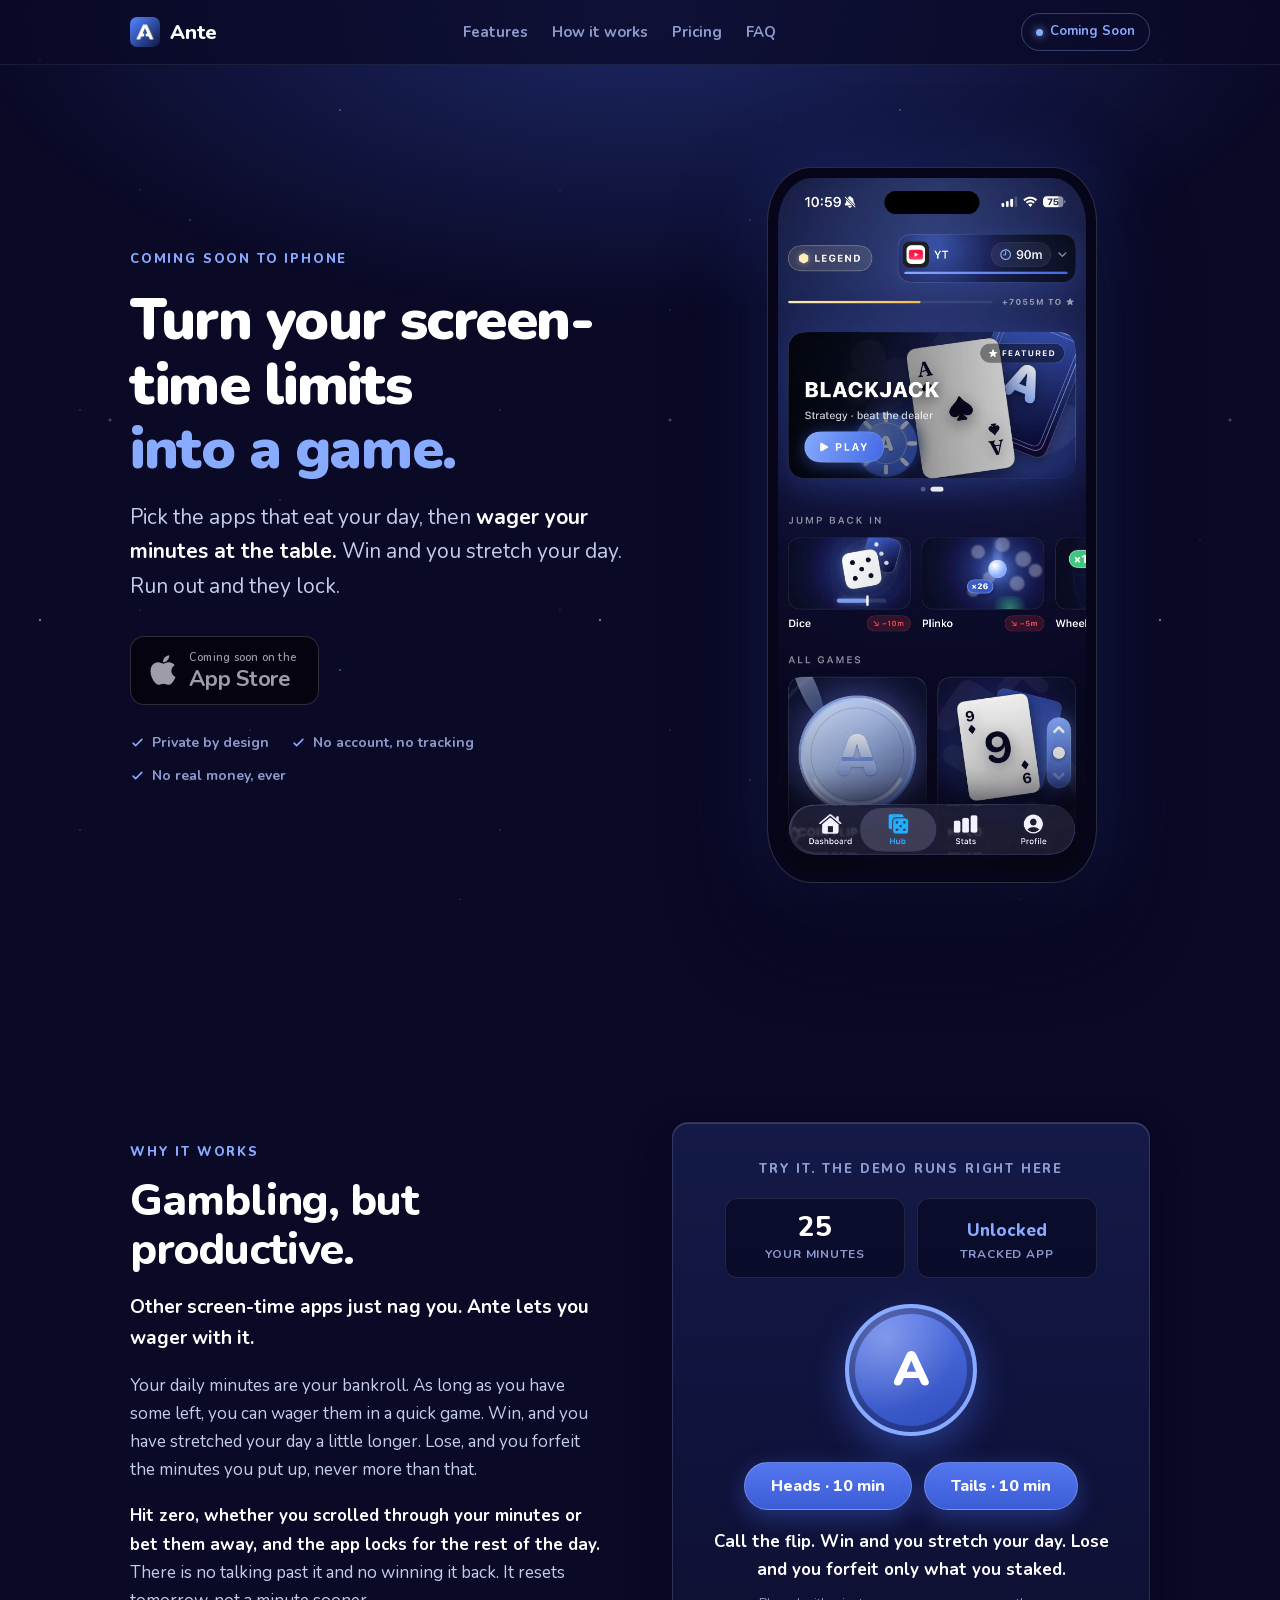
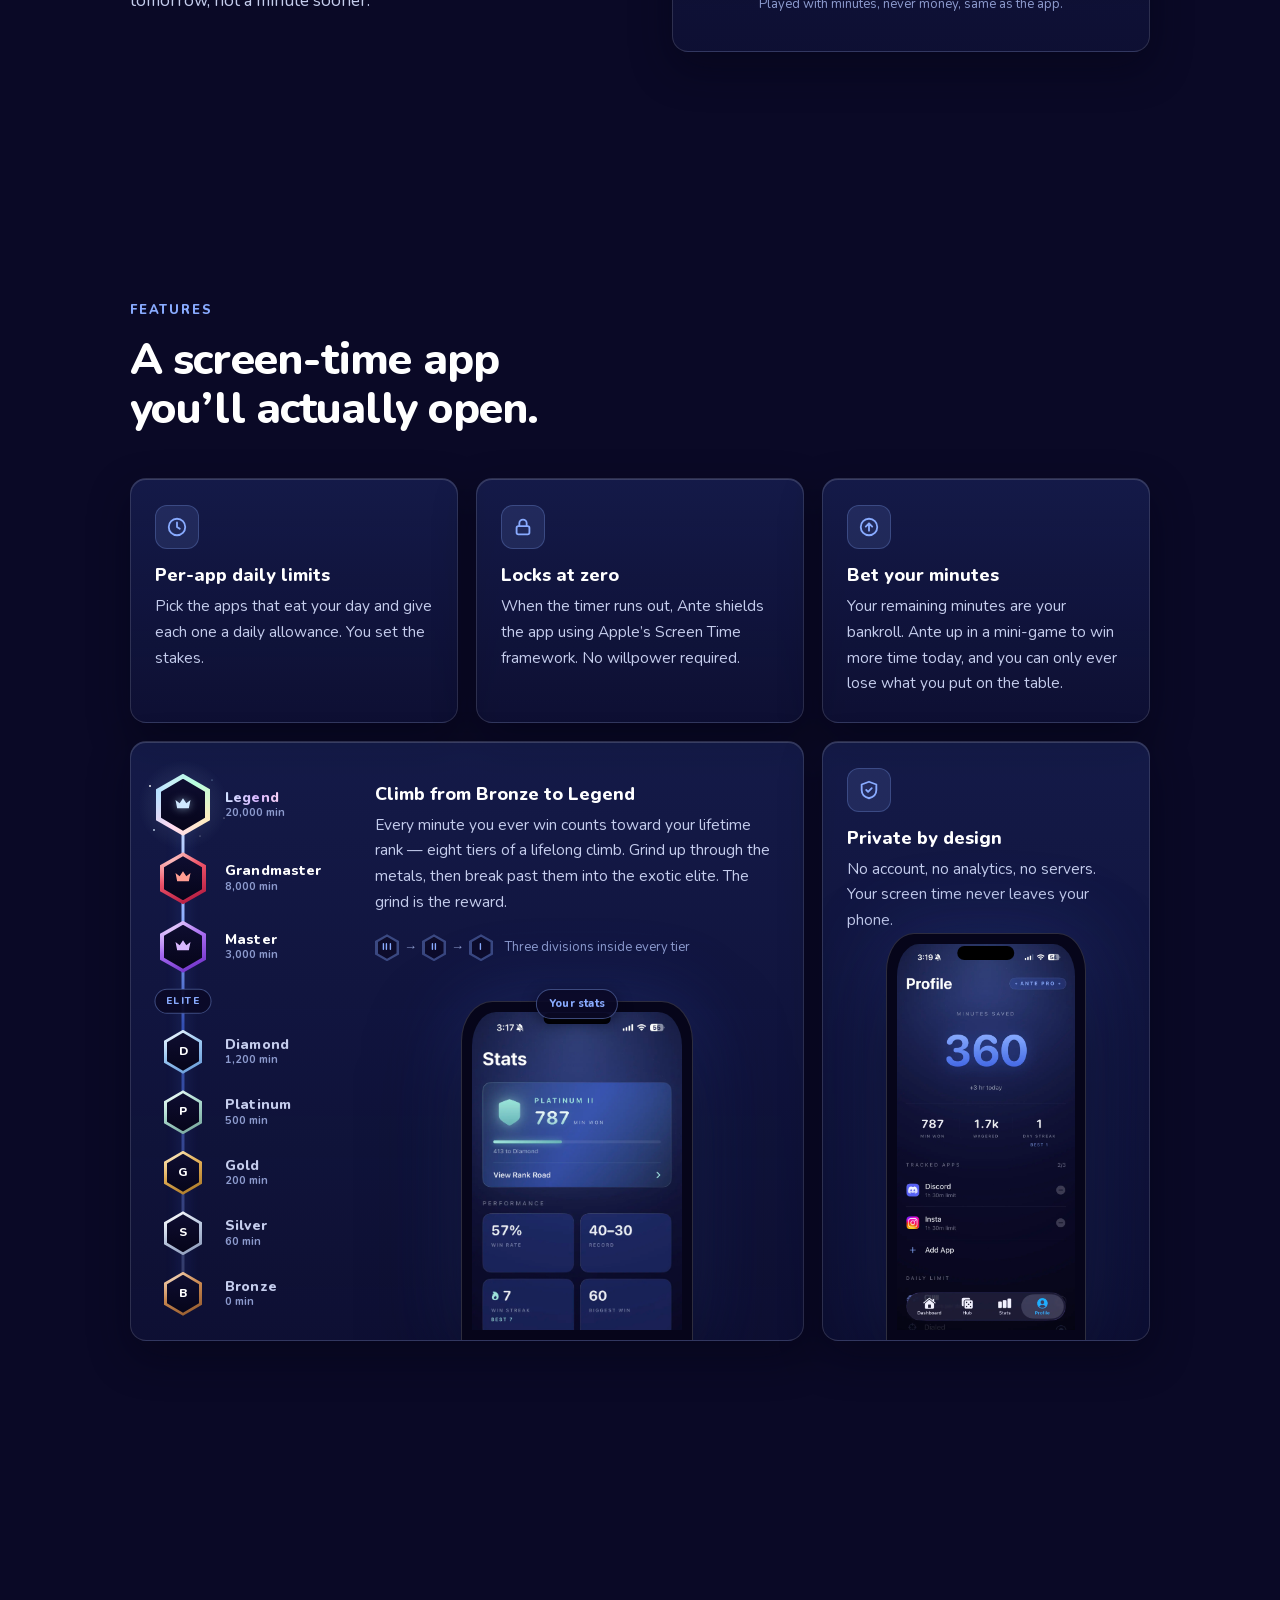
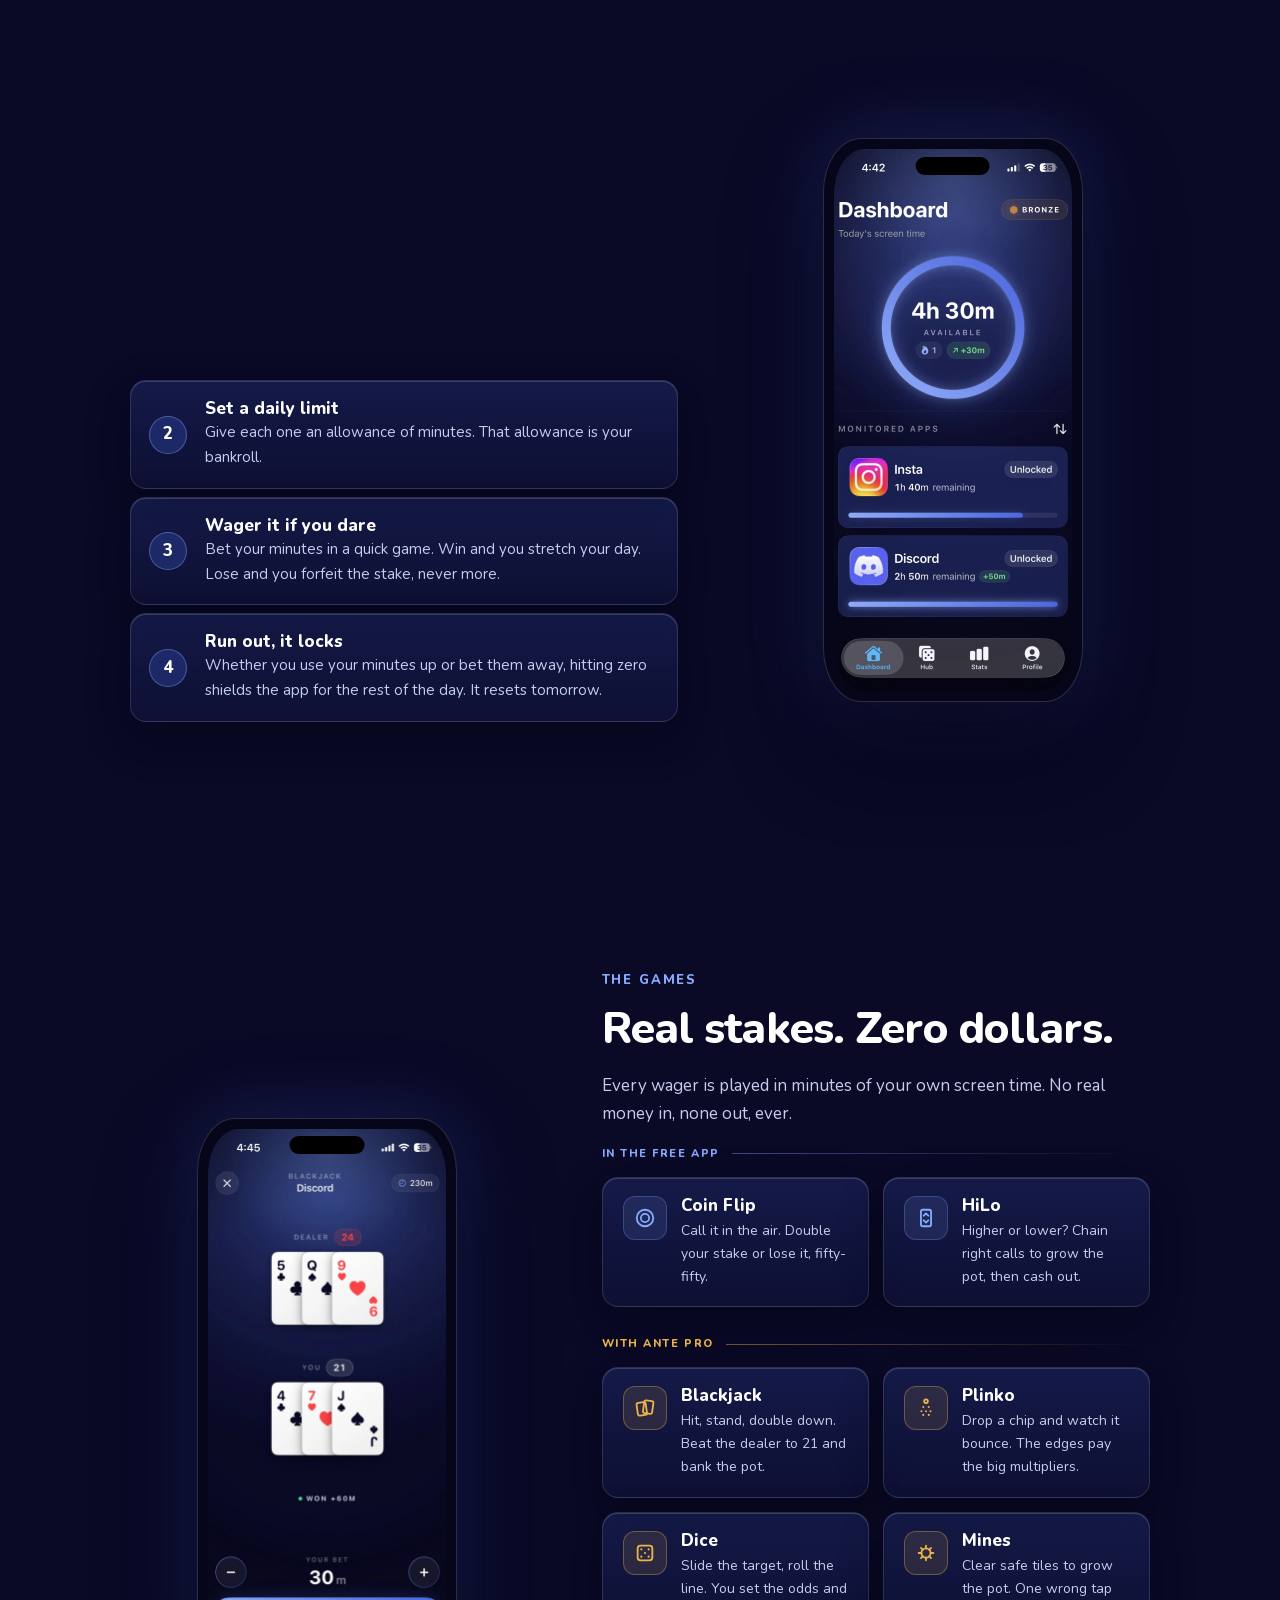
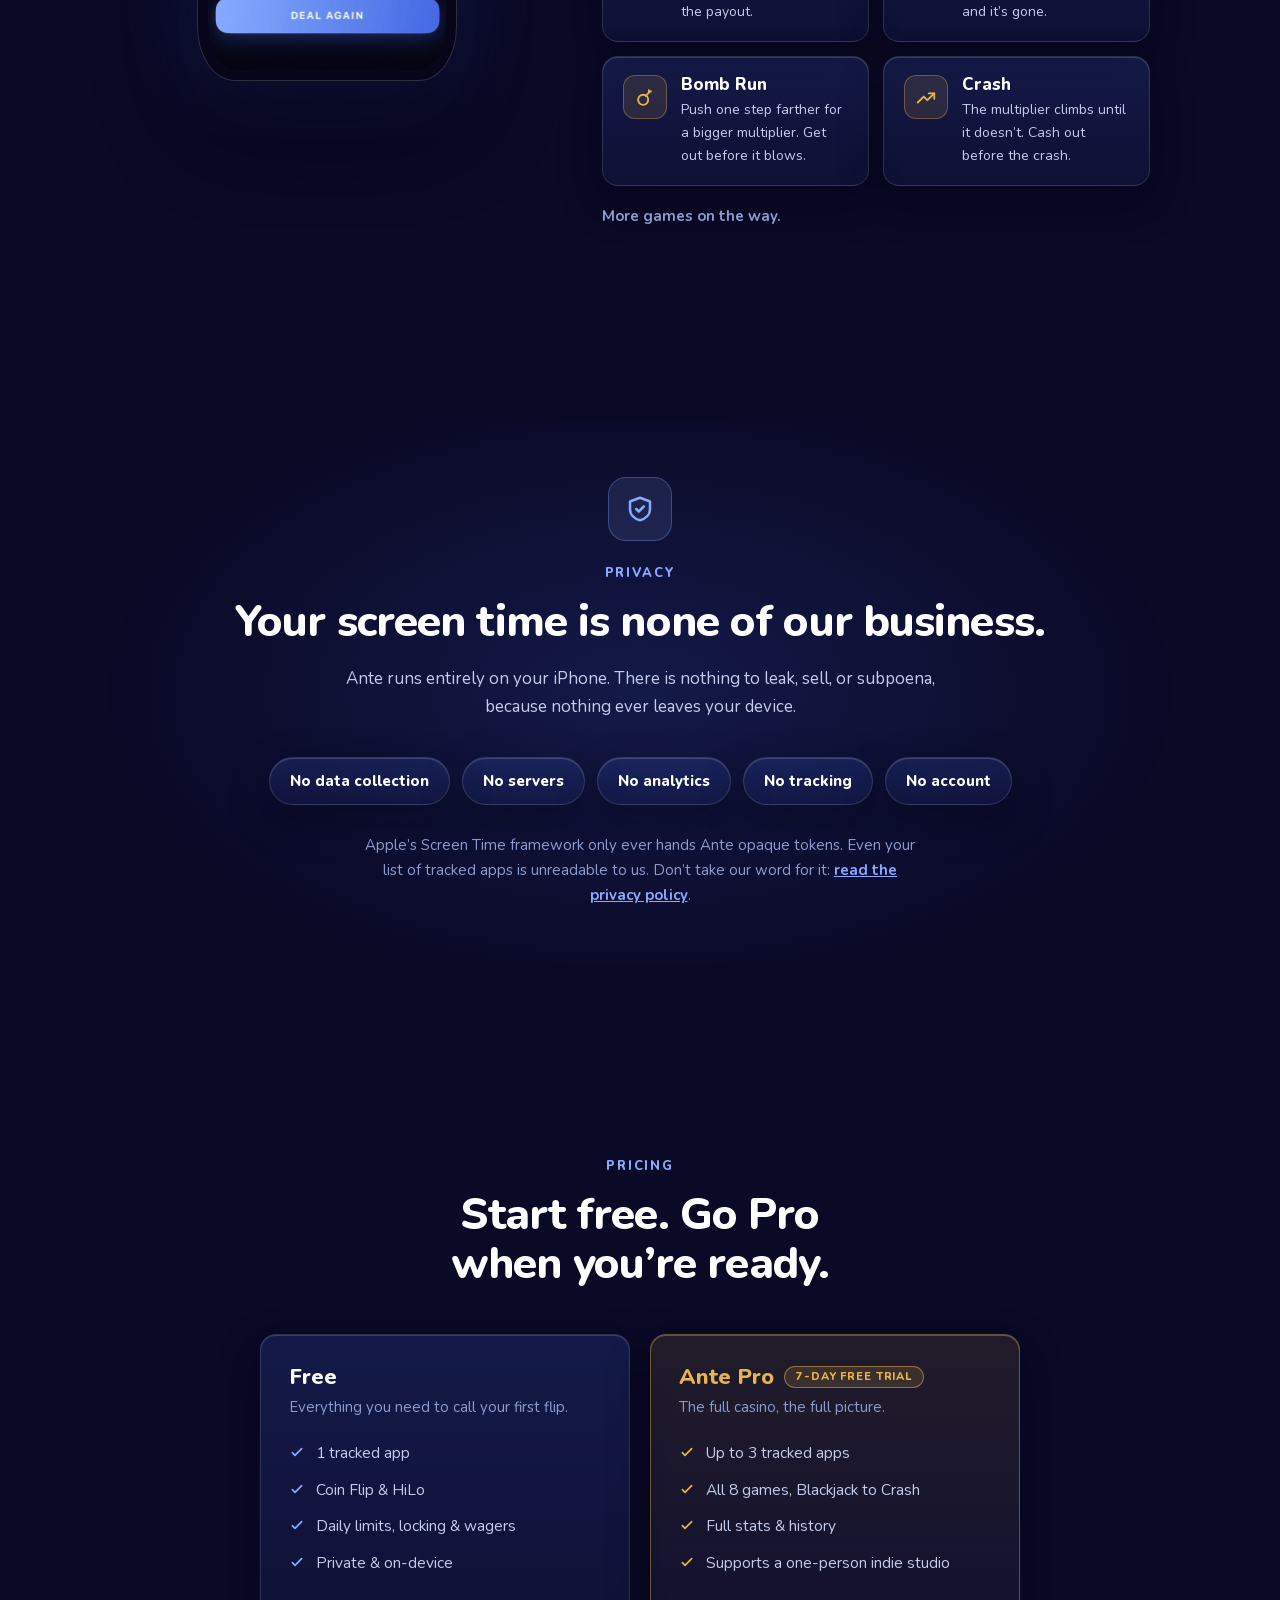
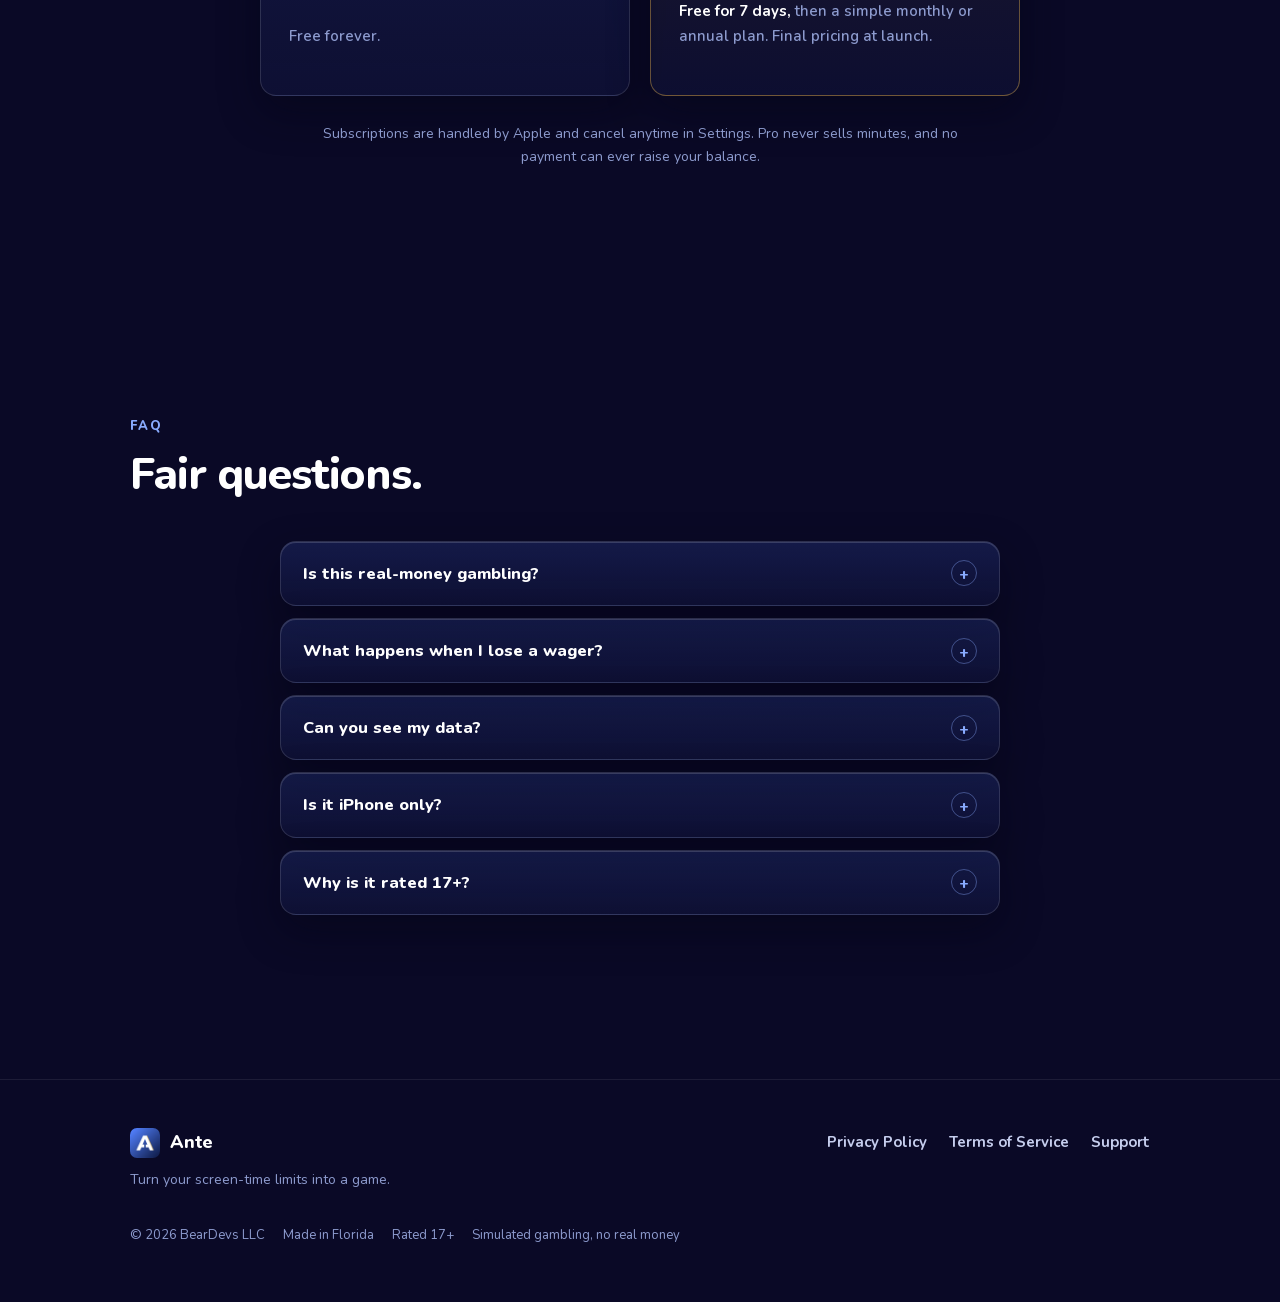
==== commit f2f0ac26: "Changed to llc" ====
--- a/index.html
+++ b/index.html
@@ -28,7 +28,8 @@
     {
       "@type": "Organization",
       "@id": "https://anteapp.me/#organization",
-      "name": "bearDevs",
+      "name": "BearDevs",
+      "legalName": "BearDevs LLC",
       "url": "https://anteapp.me/",
       "email": "support@anteapp.me",
       "logo": {
@@ -536,8 +537,8 @@
       </ul>
     </div>
     <div class="footer-meta">
-      <span>© 2026 bearDevs</span>
-      <span>Made in California</span>
+      <span>© 2026 BearDevs LLC</span>
+      <span>Made in Florida</span>
       <span>Rated 17+</span>
       <span>Simulated gambling, no real money</span>
     </div>
